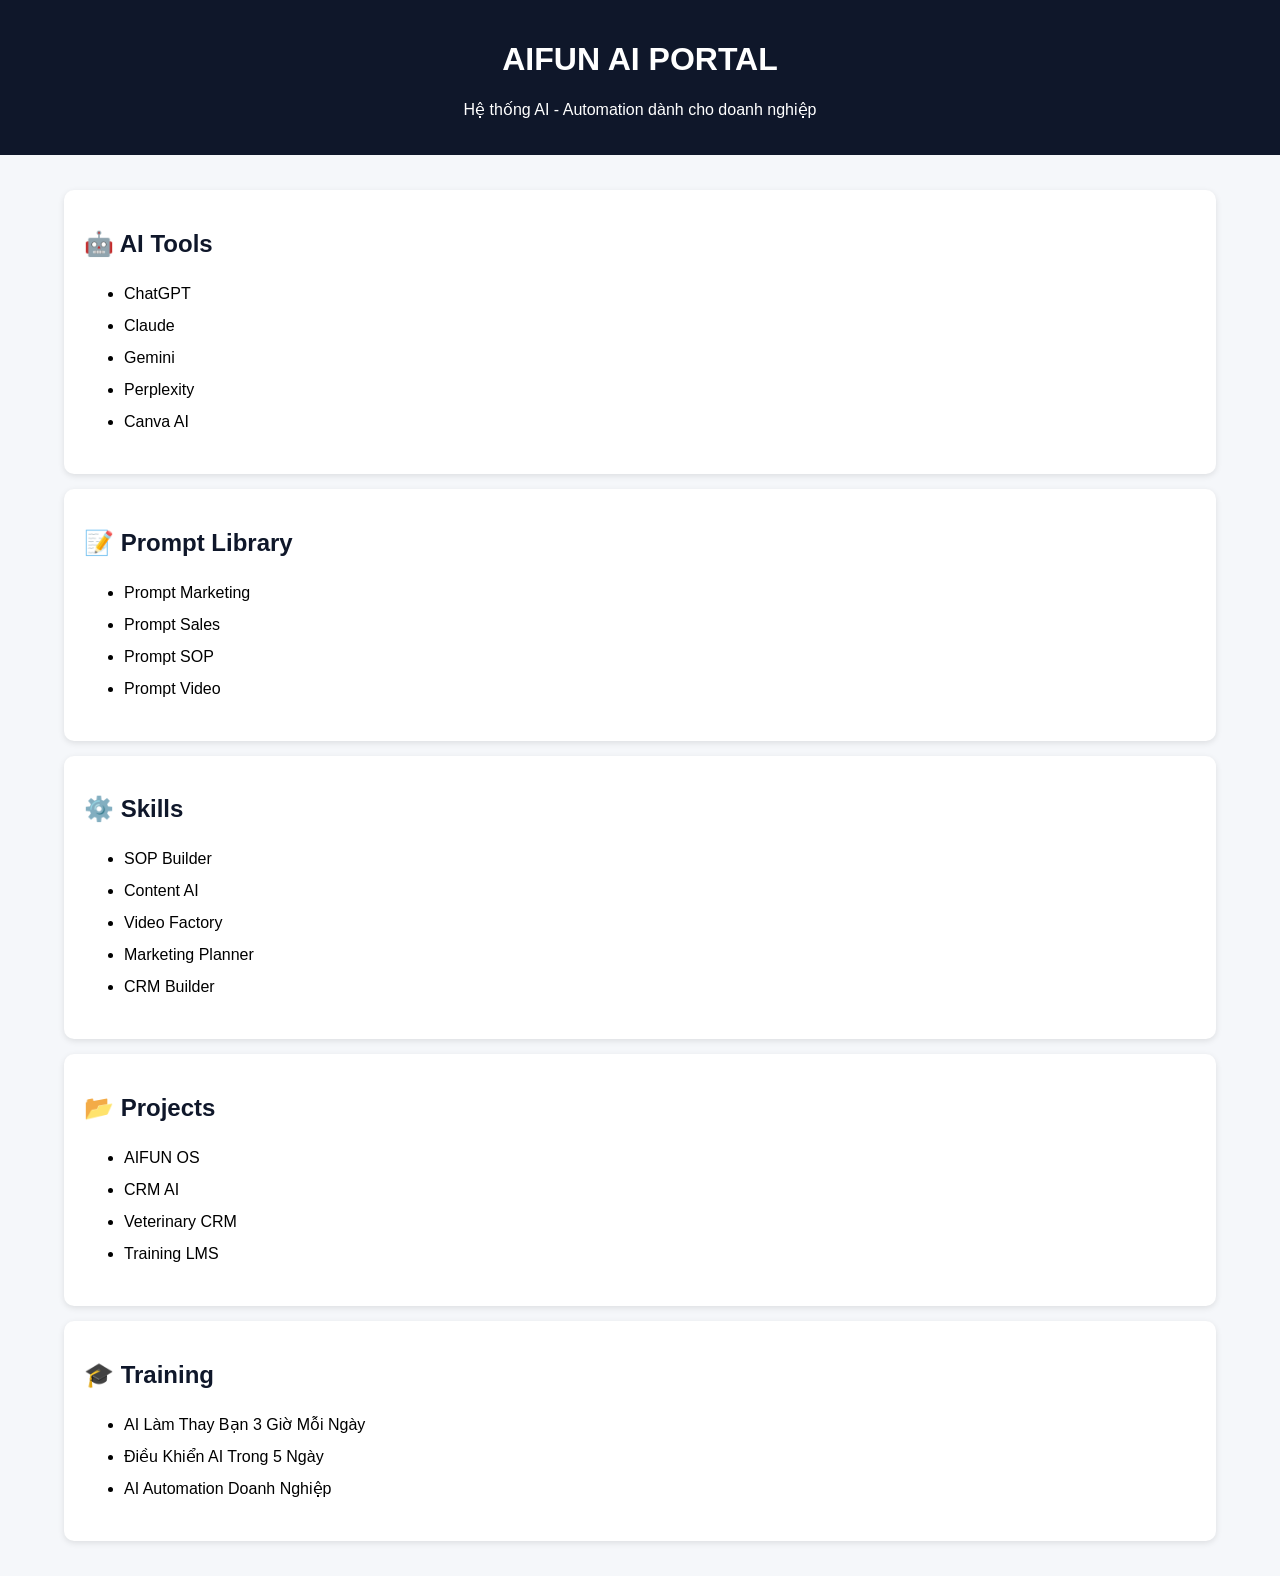
==== index.html @ 18d023a9 "Create index.html" ====
<!DOCTYPE html>
<html lang="vi">
<head>
<meta charset="UTF-8">
<meta name="viewport" content="width=device-width, initial-scale=1.0">
<title>AIFUN AI Portal</title>

<style>
body{
    font-family: Arial, sans-serif;
    margin:0;
    background:#f5f7fa;
}

.header{
    background:#0f172a;
    color:white;
    padding:20px;
    text-align:center;
}

.container{
    width:90%;
    margin:auto;
    padding:20px;
}

.card{
    background:white;
    padding:20px;
    margin:15px 0;
    border-radius:10px;
    box-shadow:0 2px 6px rgba(0,0,0,0.1);
}

h2{
    color:#0f172a;
}

ul{
    line-height:2;
}
</style>

</head>

<body>

<div class="header">
    <h1>AIFUN AI PORTAL</h1>
    <p>Hệ thống AI - Automation dành cho doanh nghiệp</p>
</div>

<div class="container">

<div class="card">
<h2>🤖 AI Tools</h2>
<ul>
<li>ChatGPT</li>
<li>Claude</li>
<li>Gemini</li>
<li>Perplexity</li>
<li>Canva AI</li>
</ul>
</div>

<div class="card">
<h2>📝 Prompt Library</h2>
<ul>
<li>Prompt Marketing</li>
<li>Prompt Sales</li>
<li>Prompt SOP</li>
<li>Prompt Video</li>
</ul>
</div>

<div class="card">
<h2>⚙️ Skills</h2>
<ul>
<li>SOP Builder</li>
<li>Content AI</li>
<li>Video Factory</li>
<li>Marketing Planner</li>
<li>CRM Builder</li>
</ul>
</div>

<div class="card">
<h2>📂 Projects</h2>
<ul>
<li>AIFUN OS</li>
<li>CRM AI</li>
<li>Veterinary CRM</li>
<li>Training LMS</li>
</ul>
</div>

<div class="card">
<h2>🎓 Training</h2>
<ul>
<li>AI Làm Thay Bạn 3 Giờ Mỗi Ngày</li>
<li>Điều Khiển AI Trong 5 Ngày</li>
<li>AI Automation Doanh Nghiệp</li>
</ul>
</div>

</div>

</body>
</html>
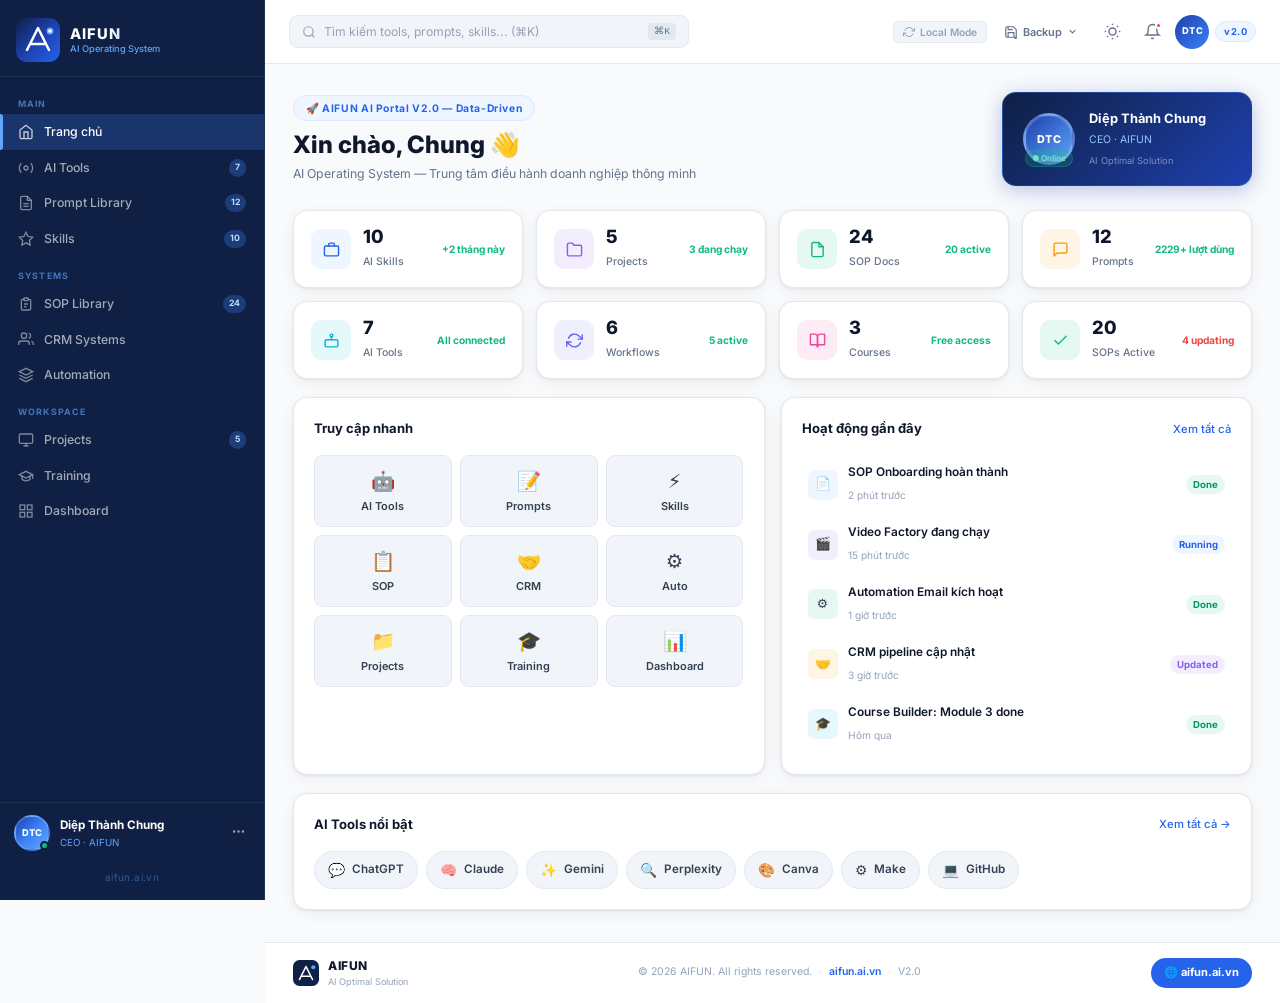
==== commit e7201625: "feat: V2.1 Google Sheets Integration — Sheets Management Panel - config.js: Add GOOGLE_SHEETS_CONFIG" ====
--- a/index.html
+++ b/index.html
@@ -1,110 +1,593 @@
 <!DOCTYPE html>
-<html lang="vi">
+<html lang="vi" data-theme="light">
 <head>
-<meta charset="UTF-8">
-<meta name="viewport" content="width=device-width, initial-scale=1.0">
-<title>AIFUN AI Portal</title>
-
-<style>
-body{
-    font-family: Arial, sans-serif;
-    margin:0;
-    background:#f5f7fa;
-}
-
-.header{
-    background:#0f172a;
-    color:white;
-    padding:20px;
-    text-align:center;
-}
-
-.container{
-    width:90%;
-    margin:auto;
-    padding:20px;
-}
-
-.card{
-    background:white;
-    padding:20px;
-    margin:15px 0;
-    border-radius:10px;
-    box-shadow:0 2px 6px rgba(0,0,0,0.1);
-}
-
-h2{
-    color:#0f172a;
-}
-
-ul{
-    line-height:2;
-}
-</style>
-
+  <meta charset="UTF-8" />
+  <meta name="viewport" content="width=device-width, initial-scale=1.0" />
+  <title>AIFUN AI Portal V2.0 — AI Operating System</title>
+  <link rel="stylesheet" href="style.css" />
+  <link rel="preconnect" href="https://fonts.googleapis.com" />
+  <link rel="preconnect" href="https://fonts.gstatic.com" crossorigin />
+  <link href="https://fonts.googleapis.com/css2?family=Inter:wght@300;400;500;600;700;800&display=swap" rel="stylesheet" />
 </head>
-
 <body>
 
-<div class="header">
-    <h1>AIFUN AI PORTAL</h1>
-    <p>Hệ thống AI - Automation dành cho doanh nghiệp</p>
+<div class="sidebar-overlay" id="sidebarOverlay"></div>
+
+<!-- ══════════════════════════ SIDEBAR ══════════════════════════ -->
+<aside class="sidebar" id="sidebar">
+  <div class="sidebar-header">
+    <div class="logo">
+      <div class="logo-icon">
+        <svg viewBox="0 0 44 44" fill="none" xmlns="http://www.w3.org/2000/svg">
+          <rect width="44" height="44" rx="11" fill="url(#lg1)"/>
+          <path d="M11 32L22 10L33 32" stroke="white" stroke-width="2.5" stroke-linecap="round" stroke-linejoin="round" fill="none"/>
+          <path d="M15 26H29" stroke="white" stroke-width="2.5" stroke-linecap="round"/>
+          <circle cx="34" cy="13" r="3.5" fill="#60a5fa"/>
+          <circle cx="34" cy="13" r="1.8" fill="white"/>
+          <defs>
+            <linearGradient id="lg1" x1="0" y1="0" x2="44" y2="44" gradientUnits="userSpaceOnUse">
+              <stop stop-color="#0f2044"/><stop offset=".5" stop-color="#1e40af"/><stop offset="1" stop-color="#2563eb"/>
+            </linearGradient>
+          </defs>
+        </svg>
+      </div>
+      <div class="logo-text">
+        <span class="logo-name">AIFUN</span>
+        <span class="logo-tagline">AI Operating System</span>
+      </div>
+    </div>
+    <button class="sidebar-close" id="sidebarClose">
+      <svg viewBox="0 0 24 24" fill="none" stroke="currentColor" stroke-width="2.5"><path d="M18 6L6 18M6 6l12 12"/></svg>
+    </button>
+  </div>
+
+  <nav class="sidebar-nav">
+    <div class="nav-section">
+      <span class="nav-label">MAIN</span>
+      <ul>
+        <li><a href="#" class="nav-item active" data-page="home">
+          <svg viewBox="0 0 24 24" fill="none" stroke="currentColor" stroke-width="2"><path d="M3 9l9-7 9 7v11a2 2 0 01-2 2H5a2 2 0 01-2-2z"/><polyline points="9 22 9 12 15 12 15 22"/></svg>
+          <span>Trang chủ</span>
+        </a></li>
+        <li><a href="#" class="nav-item" data-page="ai-tools">
+          <svg viewBox="0 0 24 24" fill="none" stroke="currentColor" stroke-width="2"><circle cx="12" cy="12" r="3"/><path d="M19.07 4.93a10 10 0 010 14.14M4.93 4.93a10 10 0 000 14.14"/></svg>
+          <span>AI Tools</span>
+          <span class="badge" id="badge-tools">7</span>
+        </a></li>
+        <li><a href="#" class="nav-item" data-page="prompts">
+          <svg viewBox="0 0 24 24" fill="none" stroke="currentColor" stroke-width="2"><path d="M14 2H6a2 2 0 00-2 2v16a2 2 0 002 2h12a2 2 0 002-2V8z"/><polyline points="14 2 14 8 20 8"/><line x1="16" y1="13" x2="8" y2="13"/><line x1="16" y1="17" x2="8" y2="17"/></svg>
+          <span>Prompt Library</span>
+          <span class="badge" id="badge-prompts">12</span>
+        </a></li>
+        <li><a href="#" class="nav-item" data-page="skills">
+          <svg viewBox="0 0 24 24" fill="none" stroke="currentColor" stroke-width="2"><polygon points="12 2 15.09 8.26 22 9.27 17 14.14 18.18 21.02 12 17.77 5.82 21.02 7 14.14 2 9.27 8.91 8.26 12 2"/></svg>
+          <span>Skills</span>
+          <span class="badge" id="badge-skills">10</span>
+        </a></li>
+      </ul>
+    </div>
+
+    <div class="nav-section">
+      <span class="nav-label">SYSTEMS</span>
+      <ul>
+        <li><a href="#" class="nav-item" data-page="sop-library">
+          <svg viewBox="0 0 24 24" fill="none" stroke="currentColor" stroke-width="2"><path d="M9 5H7a2 2 0 00-2 2v12a2 2 0 002 2h10a2 2 0 002-2V7a2 2 0 00-2-2h-2"/><rect x="9" y="3" width="6" height="4" rx="1"/><path d="M9 12h6M9 16h4"/></svg>
+          <span>SOP Library</span>
+          <span class="badge" id="badge-sops">24</span>
+        </a></li>
+        <li><a href="#" class="nav-item" data-page="crm">
+          <svg viewBox="0 0 24 24" fill="none" stroke="currentColor" stroke-width="2"><path d="M17 21v-2a4 4 0 00-4-4H5a4 4 0 00-4 4v2"/><circle cx="9" cy="7" r="4"/><path d="M23 21v-2a4 4 0 00-3-3.87M16 3.13a4 4 0 010 7.75"/></svg>
+          <span>CRM Systems</span>
+        </a></li>
+        <li><a href="#" class="nav-item" data-page="automation">
+          <svg viewBox="0 0 24 24" fill="none" stroke="currentColor" stroke-width="2"><path d="M12 2L2 7l10 5 10-5-10-5zM2 17l10 5 10-5M2 12l10 5 10-5"/></svg>
+          <span>Automation</span>
+        </a></li>
+      </ul>
+    </div>
+
+    <div class="nav-section">
+      <span class="nav-label">WORKSPACE</span>
+      <ul>
+        <li><a href="#" class="nav-item" data-page="projects">
+          <svg viewBox="0 0 24 24" fill="none" stroke="currentColor" stroke-width="2"><rect x="2" y="3" width="20" height="14" rx="2"/><line x1="8" y1="21" x2="16" y2="21"/><line x1="12" y1="17" x2="12" y2="21"/></svg>
+          <span>Projects</span>
+          <span class="badge" id="badge-projects">5</span>
+        </a></li>
+        <li><a href="#" class="nav-item" data-page="training">
+          <svg viewBox="0 0 24 24" fill="none" stroke="currentColor" stroke-width="2"><path d="M22 10v6M2 10l10-5 10 5-10 5z"/><path d="M6 12v5c3 3 9 3 12 0v-5"/></svg>
+          <span>Training</span>
+        </a></li>
+        <li><a href="#" class="nav-item" data-page="dashboard">
+          <svg viewBox="0 0 24 24" fill="none" stroke="currentColor" stroke-width="2"><rect x="3" y="3" width="7" height="7"/><rect x="14" y="3" width="7" height="7"/><rect x="14" y="14" width="7" height="7"/><rect x="3" y="14" width="7" height="7"/></svg>
+          <span>Dashboard</span>
+        </a></li>
+      </ul>
+    </div>
+  </nav>
+
+  <div class="sidebar-footer">
+    <div class="user-card">
+      <div class="ceo-avatar">
+        <div class="ceo-avatar-inner">DTC</div>
+        <span class="ceo-online"></span>
+      </div>
+      <div class="user-info">
+        <span class="user-name">Diệp Thành Chung</span>
+        <span class="user-role">CEO · AIFUN</span>
+      </div>
+      <button class="user-menu-btn">
+        <svg viewBox="0 0 24 24" fill="none" stroke="currentColor" stroke-width="2"><circle cx="12" cy="12" r="1"/><circle cx="19" cy="12" r="1"/><circle cx="5" cy="12" r="1"/></svg>
+      </button>
+    </div>
+    <div class="sidebar-brand"><a href="https://aifun.ai.vn" target="_blank">aifun.ai.vn</a></div>
+  </div>
+</aside>
+
+<!-- ══════════════════════════ MAIN ══════════════════════════ -->
+<div class="main-wrapper">
+
+  <!-- Topbar -->
+  <header class="topbar">
+    <div class="topbar-left">
+      <button class="menu-toggle" id="menuToggle">
+        <svg viewBox="0 0 24 24" fill="none" stroke="currentColor" stroke-width="2"><line x1="3" y1="6" x2="21" y2="6"/><line x1="3" y1="12" x2="21" y2="12"/><line x1="3" y1="18" x2="21" y2="18"/></svg>
+      </button>
+      <div class="search-bar" id="globalSearchBar">
+        <svg viewBox="0 0 24 24" fill="none" stroke="currentColor" stroke-width="2"><circle cx="11" cy="11" r="8"/><path d="M21 21l-4.35-4.35"/></svg>
+        <input type="text" id="globalSearch" placeholder="Tìm kiếm tools, prompts, skills... (⌘K)" autocomplete="off"/>
+        <kbd>⌘K</kbd>
+      </div>
+    </div>
+    <div class="topbar-right">
+      <!-- Sheets sync status — click để mở Sheets Panel -->
+      <button class="sync-status" id="syncStatus" title="Click để quản lý Google Sheets" onclick="App.openSheetsPanel()">
+        <svg viewBox="0 0 24 24" fill="none" stroke="currentColor" stroke-width="2"><polyline points="23 4 23 10 17 10"/><polyline points="1 20 1 14 7 14"/><path d="M3.51 9a9 9 0 0114.85-3.36L23 10M1 14l4.64 4.36A9 9 0 0020.49 15"/></svg>
+        <span id="syncLabel">Local</span>
+      </button>
+      <!-- Backup button group -->
+      <div class="backup-btn-group" id="backupGroup">
+        <button class="backup-trigger-btn" id="backupTrigger" title="Backup dữ liệu">
+          <svg viewBox="0 0 24 24" fill="none" stroke="currentColor" stroke-width="2"><path d="M19 21H5a2 2 0 01-2-2V5a2 2 0 012-2h11l5 5v14a2 2 0 01-2 2z"/><polyline points="17 21 17 13 7 13 7 21"/><polyline points="7 3 7 8 15 8"/></svg>
+          <span>Backup</span>
+          <svg class="backup-caret" viewBox="0 0 24 24" fill="none" stroke="currentColor" stroke-width="2.5"><polyline points="6 9 12 15 18 9"/></svg>
+        </button>
+        <div class="backup-dropdown" id="backupDropdown">
+          <button class="backup-item export-item" onclick="App.exportBackup()">
+            <span class="backup-item-icon">⬇️</span>
+            <div class="backup-item-text">
+              <strong>Export Backup</strong>
+              <span>Xuất toàn bộ dữ liệu → JSON</span>
+            </div>
+          </button>
+          <div class="backup-divider"></div>
+          <label class="backup-item import-item" for="importFileInput">
+            <span class="backup-item-icon">⬆️</span>
+            <div class="backup-item-text">
+              <strong>Import Backup</strong>
+              <span>Khôi phục từ file JSON</span>
+            </div>
+          </label>
+          <input type="file" id="importFileInput" accept=".json" style="display:none" />
+        </div>
+      </div>
+
+      <button class="topbar-btn dark-toggle" id="darkToggle" title="Chế độ tối (Ctrl+D)">
+        <svg class="icon-sun" viewBox="0 0 24 24" fill="none" stroke="currentColor" stroke-width="2"><circle cx="12" cy="12" r="5"/><line x1="12" y1="1" x2="12" y2="3"/><line x1="12" y1="21" x2="12" y2="23"/><line x1="4.22" y1="4.22" x2="5.64" y2="5.64"/><line x1="18.36" y1="18.36" x2="19.78" y2="19.78"/><line x1="1" y1="12" x2="3" y2="12"/><line x1="21" y1="12" x2="23" y2="12"/><line x1="4.22" y1="19.78" x2="5.64" y2="18.36"/><line x1="18.36" y1="5.64" x2="19.78" y2="4.22"/></svg>
+        <svg class="icon-moon" viewBox="0 0 24 24" fill="none" stroke="currentColor" stroke-width="2" style="display:none"><path d="M21 12.79A9 9 0 1111.21 3 7 7 0 0021 12.79z"/></svg>
+      </button>
+      <button class="topbar-btn" title="Thông báo">
+        <svg viewBox="0 0 24 24" fill="none" stroke="currentColor" stroke-width="2"><path d="M18 8A6 6 0 006 8c0 7-3 9-3 9h18s-3-2-3-9"/><path d="M13.73 21a2 2 0 01-3.46 0"/></svg>
+        <span class="notif-dot"></span>
+      </button>
+      <div class="topbar-avatar" title="Diệp Thành Chung">DTC</div>
+      <div class="version-chip">v2.0</div>
+    </div>
+  </header>
+
+  <!-- ══════════════════════════ PAGES ══════════════════════════ -->
+  <main class="content" id="pageContent">
+
+    <!-- ── HOME ──────────────────────────────────────── -->
+    <section class="page active" id="page-home">
+      <div class="hero-header">
+        <div class="hero-text">
+          <div class="hero-badge">🚀 AIFUN AI Portal V2.0 — Data-Driven</div>
+          <h1 class="page-title">Xin chào, Chung <span class="wave">👋</span></h1>
+          <p class="page-subtitle">AI Operating System — Trung tâm điều hành doanh nghiệp thông minh</p>
+        </div>
+        <div class="ceo-profile-card">
+          <div class="ceo-profile-avatar">
+            <div class="ceo-large-avatar">DTC</div>
+            <span class="ceo-status-badge">● Online</span>
+          </div>
+          <div class="ceo-profile-info">
+            <span class="ceo-profile-name">Diệp Thành Chung</span>
+            <span class="ceo-profile-title">CEO · AIFUN</span>
+            <span class="ceo-profile-tag">AI Optimal Solution</span>
+          </div>
+        </div>
+      </div>
+
+      <!-- Stats (dynamic) -->
+      <div class="stats-grid-8" id="homeStats"></div>
+
+      <!-- Quick + Activity -->
+      <div class="two-col-grid">
+        <div class="card">
+          <div class="card-header"><h3 class="card-title">Truy cập nhanh</h3></div>
+          <div class="quick-grid">
+            <button class="quick-btn" onclick="App.nav('ai-tools')"><span class="quick-icon">🤖</span><span>AI Tools</span></button>
+            <button class="quick-btn" onclick="App.nav('prompts')"><span class="quick-icon">📝</span><span>Prompts</span></button>
+            <button class="quick-btn" onclick="App.nav('skills')"><span class="quick-icon">⚡</span><span>Skills</span></button>
+            <button class="quick-btn" onclick="App.nav('sop-library')"><span class="quick-icon">📋</span><span>SOP</span></button>
+            <button class="quick-btn" onclick="App.nav('crm')"><span class="quick-icon">🤝</span><span>CRM</span></button>
+            <button class="quick-btn" onclick="App.nav('automation')"><span class="quick-icon">⚙️</span><span>Auto</span></button>
+            <button class="quick-btn" onclick="App.nav('projects')"><span class="quick-icon">📁</span><span>Projects</span></button>
+            <button class="quick-btn" onclick="App.nav('training')"><span class="quick-icon">🎓</span><span>Training</span></button>
+            <button class="quick-btn" onclick="App.nav('dashboard')"><span class="quick-icon">📊</span><span>Dashboard</span></button>
+          </div>
+        </div>
+        <div class="card">
+          <div class="card-header"><h3 class="card-title">Hoạt động gần đây</h3><a href="#" class="card-link">Xem tất cả</a></div>
+          <ul class="activity-list">
+            <li class="activity-item"><div class="activity-icon blue">📄</div><div class="activity-info"><span class="activity-title">SOP Onboarding hoàn thành</span><span class="activity-time">2 phút trước</span></div><span class="activity-badge success">Done</span></li>
+            <li class="activity-item"><div class="activity-icon purple">🎬</div><div class="activity-info"><span class="activity-title">Video Factory đang chạy</span><span class="activity-time">15 phút trước</span></div><span class="activity-badge running">Running</span></li>
+            <li class="activity-item"><div class="activity-icon green">⚙️</div><div class="activity-info"><span class="activity-title">Automation Email kích hoạt</span><span class="activity-time">1 giờ trước</span></div><span class="activity-badge success">Done</span></li>
+            <li class="activity-item"><div class="activity-icon orange">🤝</div><div class="activity-info"><span class="activity-title">CRM pipeline cập nhật</span><span class="activity-time">3 giờ trước</span></div><span class="activity-badge info">Updated</span></li>
+            <li class="activity-item"><div class="activity-icon teal">🎓</div><div class="activity-info"><span class="activity-title">Course Builder: Module 3 done</span><span class="activity-time">Hôm qua</span></div><span class="activity-badge success">Done</span></li>
+          </ul>
+        </div>
+      </div>
+
+      <!-- AI Tools chips -->
+      <div class="card">
+        <div class="card-header"><h3 class="card-title">AI Tools nổi bật</h3><a href="#" class="card-link" onclick="App.nav('ai-tools');return false;">Xem tất cả →</a></div>
+        <div class="tools-row" id="homeToolsRow"></div>
+      </div>
+    </section>
+
+    <!-- ── AI TOOLS ───────────────────────────────────── -->
+    <section class="page" id="page-ai-tools">
+      <div class="page-header">
+        <div><h1 class="page-title">AI Tools</h1><p class="page-subtitle">Bộ công cụ AI mạnh mẽ — click để mở trực tiếp</p></div>
+        <div class="topbar-btn-group">
+          <input type="text" class="filter-input" id="toolSearch" placeholder="🔍 Tìm tool..." />
+        </div>
+      </div>
+      <div class="tools-grid" id="toolsGrid"></div>
+    </section>
+
+    <!-- ── PROMPT LIBRARY ─────────────────────────────── -->
+    <section class="page" id="page-prompts">
+      <div class="page-header">
+        <div><h1 class="page-title">Prompt Library</h1><p class="page-subtitle" id="promptSubtitle">Thư viện prompt tối ưu cho doanh nghiệp Việt Nam</p></div>
+        <button class="btn btn-primary" id="addPromptBtn">+ Thêm Prompt</button>
+      </div>
+      <!-- Search + Filter bar -->
+      <div class="prompt-toolbar">
+        <div class="search-inline">
+          <svg viewBox="0 0 24 24" fill="none" stroke="currentColor" stroke-width="2"><circle cx="11" cy="11" r="8"/><path d="M21 21l-4.35-4.35"/></svg>
+          <input type="text" id="promptSearch" placeholder="Tìm kiếm prompt..." />
+        </div>
+        <div class="prompt-categories" id="promptCats"></div>
+      </div>
+      <div class="prompts-grid" id="promptsGrid"></div>
+      <div class="empty-state" id="promptEmpty" style="display:none">
+        <div class="empty-icon">🔍</div>
+        <h3>Không tìm thấy prompt</h3>
+        <p>Thử từ khóa khác hoặc chọn danh mục khác.</p>
+      </div>
+    </section>
+
+    <!-- ── SKILLS ─────────────────────────────────────── -->
+    <section class="page" id="page-skills">
+      <div class="page-header">
+        <div><h1 class="page-title">Skills</h1><p class="page-subtitle">Bộ kỹ năng AI chuyên biệt · <span id="skillCount">0</span> skills</p></div>
+        <div class="topbar-btn-group">
+          <input type="text" class="filter-input" id="skillSearch" placeholder="🔍 Tìm skill..." />
+        </div>
+      </div>
+      <div class="skills-grid" id="skillsGrid"></div>
+    </section>
+
+    <!-- ── SOP LIBRARY ────────────────────────────────── -->
+    <section class="page" id="page-sop-library">
+      <div class="page-header">
+        <div><h1 class="page-title">SOP Library</h1><p class="page-subtitle" id="sopSubtitle">Thư viện quy trình vận hành chuẩn</p></div>
+        <button class="btn btn-primary">+ Tạo SOP mới</button>
+      </div>
+      <div class="sop-stats-row" id="sopStatsRow"></div>
+      <div class="prompt-toolbar">
+        <div class="search-inline">
+          <svg viewBox="0 0 24 24" fill="none" stroke="currentColor" stroke-width="2"><circle cx="11" cy="11" r="8"/><path d="M21 21l-4.35-4.35"/></svg>
+          <input type="text" id="sopSearch" placeholder="Tìm SOP..." />
+        </div>
+        <div class="prompt-categories" id="sopDeptFilter"></div>
+      </div>
+      <div class="sop-table-wrap">
+        <table class="sop-table" id="sopTable">
+          <thead><tr><th>Tên SOP</th><th>Phòng ban</th><th>Trạng thái</th><th>Cập nhật</th><th>Hành động</th></tr></thead>
+          <tbody id="sopTableBody"></tbody>
+        </table>
+      </div>
+    </section>
+
+    <!-- ── CRM ────────────────────────────────────────── -->
+    <section class="page" id="page-crm">
+      <div class="page-header">
+        <div><h1 class="page-title">CRM Systems</h1><p class="page-subtitle">Hệ thống quản lý quan hệ khách hàng thông minh với AI</p></div>
+        <button class="btn btn-primary">+ Thêm Lead</button>
+      </div>
+      <div class="crm-kpi-row">
+        <div class="crm-kpi-card"><div class="crm-kpi-icon" style="background:#eff6ff;color:#1e40af">👤</div><div><div class="crm-kpi-val">1,247</div><div class="crm-kpi-lbl">Tổng Contacts</div></div></div>
+        <div class="crm-kpi-card"><div class="crm-kpi-icon" style="background:#ecfdf5;color:#059669">💼</div><div><div class="crm-kpi-val">284</div><div class="crm-kpi-lbl">Active Leads</div></div></div>
+        <div class="crm-kpi-card"><div class="crm-kpi-icon" style="background:#fef3c7;color:#d97706">🎯</div><div><div class="crm-kpi-val">47</div><div class="crm-kpi-lbl">Deals tháng này</div></div></div>
+        <div class="crm-kpi-card"><div class="crm-kpi-icon" style="background:#f5f3ff;color:#7c3aed">📊</div><div><div class="crm-kpi-val">34.2%</div><div class="crm-kpi-lbl">Tỷ lệ chuyển đổi</div></div></div>
+      </div>
+      <div class="card" style="margin-bottom:20px">
+        <div class="card-header"><h3 class="card-title">Sales Pipeline</h3><span style="font-size:.73rem;color:var(--text-faint)">Cập nhật: 09/06/2026</span></div>
+        <div class="pipeline" id="crmPipeline"></div>
+      </div>
+      <div class="card">
+        <div class="card-header"><h3 class="card-title">Khách hàng gần đây</h3><a href="#" class="card-link">Xem tất cả →</a></div>
+        <div class="contacts-table">
+          <div class="contact-row header"><span>Tên</span><span>Công ty</span><span>Stage</span><span>Giá trị</span><span>Ngày</span></div>
+          <div class="contact-row"><span class="contact-name"><div class="contact-avatar" style="background:#dbeafe;color:#1e40af">NV</div>Nguyễn Văn A</span><span class="contact-company">Tech Solutions</span><span><span class="pill green">Chốt deal</span></span><span class="contact-val">₫45M</span><span class="contact-date">07/06</span></div>
+          <div class="contact-row"><span class="contact-name"><div class="contact-avatar" style="background:#ecfdf5;color:#059669">TT</div>Trần Thị B</span><span class="contact-company">SME Corp</span><span><span class="pill orange">Báo giá</span></span><span class="contact-val">₫28M</span><span class="contact-date">06/06</span></div>
+          <div class="contact-row"><span class="contact-name"><div class="contact-avatar" style="background:#f5f3ff;color:#7c3aed">LM</div>Lê Minh C</span><span class="contact-company">Startup VN</span><span><span class="pill blue">Demo</span></span><span class="contact-val">₫120M</span><span class="contact-date">05/06</span></div>
+          <div class="contact-row"><span class="contact-name"><div class="contact-avatar" style="background:#fef3c7;color:#d97706">PH</div>Phạm Hùng D</span><span class="contact-company">Retail Group</span><span><span class="pill gray">Tiếp cận</span></span><span class="contact-val">₫85M</span><span class="contact-date">04/06</span></div>
+        </div>
+      </div>
+    </section>
+
+    <!-- ── AUTOMATION ─────────────────────────────────── -->
+    <section class="page" id="page-automation">
+      <div class="page-header">
+        <div><h1 class="page-title">Automation Systems</h1><p class="page-subtitle" id="autoSubtitle">Hệ thống tự động hóa quy trình doanh nghiệp</p></div>
+        <button class="btn btn-primary">+ Tạo Workflow</button>
+      </div>
+      <div class="auto-stats-row" id="autoStatsRow"></div>
+      <div class="workflows-grid" id="workflowsGrid"></div>
+    </section>
+
+    <!-- ── PROJECTS ───────────────────────────────────── -->
+    <section class="page" id="page-projects">
+      <div class="page-header">
+        <div><h1 class="page-title">Projects</h1><p class="page-subtitle" id="projectSubtitle">Quản lý dự án AI</p></div>
+        <div class="header-actions">
+          <input type="text" class="filter-input" id="projectSearch" placeholder="🔍 Tìm dự án..." />
+          <button class="btn btn-primary" id="addProjectBtn">+ Dự án mới</button>
+        </div>
+      </div>
+      <!-- Status filter -->
+      <div class="prompt-categories" id="projectStatusFilter" style="margin-bottom:18px"></div>
+      <div class="projects-list" id="projectsList"></div>
+      <div class="empty-state" id="projectEmpty" style="display:none">
+        <div class="empty-icon">📁</div><h3>Không tìm thấy dự án</h3><p>Thử tìm kiếm khác.</p>
+      </div>
+    </section>
+
+    <!-- ── TRAINING ───────────────────────────────────── -->
+    <section class="page" id="page-training">
+      <div class="page-header">
+        <div><h1 class="page-title">Training</h1><p class="page-subtitle">Chương trình đào tạo AI cho doanh nghiệp</p></div>
+      </div>
+      <div class="training-grid" id="trainingGrid"></div>
+    </section>
+
+    <!-- ── DASHBOARD ──────────────────────────────────── -->
+    <section class="page" id="page-dashboard">
+      <div class="page-header">
+        <div><h1 class="page-title">CEO Dashboard</h1><p class="page-subtitle">Tổng quan hoạt động doanh nghiệp — <span id="dashDate"></span></p></div>
+        <button class="btn btn-ghost" onclick="App.exportReport()">
+          <svg viewBox="0 0 24 24" fill="none" stroke="currentColor" stroke-width="2"><path d="M21 15v4a2 2 0 01-2 2H5a2 2 0 01-2-2v-4"/><polyline points="7 10 12 15 17 10"/><line x1="12" y1="15" x2="12" y2="3"/></svg>
+          Xuất báo cáo
+        </button>
+      </div>
+
+      <!-- 4 KPI stat cards -->
+      <div class="dashboard-kpi" id="dashKpi"></div>
+
+      <!-- Count cards: Skills / Projects / SOPs / Prompts -->
+      <div class="dash-count-row" id="dashCountRow"></div>
+
+      <div class="two-col-grid">
+        <div class="card">
+          <div class="card-header"><h3 class="card-title">Mục tiêu tháng 6</h3></div>
+          <div class="goals-list" id="dashGoals"></div>
+        </div>
+        <div class="card">
+          <div class="card-header"><h3 class="card-title">Top Skills hoạt động</h3></div>
+          <div class="top-skills" id="dashTopSkills"></div>
+        </div>
+      </div>
+
+      <!-- Project overview -->
+      <div class="card">
+        <div class="card-header"><h3 class="card-title">Tiến độ Projects</h3><a href="#" class="card-link" onclick="App.nav('projects');return false;">Xem tất cả →</a></div>
+        <div class="projects-list" id="dashProjects"></div>
+      </div>
+    </section>
+
+  </main><!-- /content -->
+
+  <!-- Footer -->
+  <footer class="site-footer">
+    <div class="footer-inner">
+      <div class="footer-brand">
+        <svg viewBox="0 0 32 32" fill="none" class="footer-logo-svg"><rect width="32" height="32" rx="8" fill="url(#fg1)"/><path d="M8 24L16 8L24 24" stroke="white" stroke-width="2" stroke-linecap="round" stroke-linejoin="round" fill="none"/><path d="M11 20H21" stroke="white" stroke-width="2" stroke-linecap="round"/><circle cx="25" cy="9" r="2.5" fill="#60a5fa"/><defs><linearGradient id="fg1" x1="0" y1="0" x2="32" y2="32"><stop stop-color="#0f2044"/><stop offset="1" stop-color="#2563eb"/></linearGradient></defs></svg>
+        <div><span class="footer-name">AIFUN</span><span class="footer-slogan">AI Optimal Solution</span></div>
+      </div>
+      <div class="footer-center">
+        <span>© 2026 AIFUN. All rights reserved.</span>
+        <span class="footer-sep">·</span>
+        <a href="https://aifun.ai.vn" target="_blank" class="footer-link">aifun.ai.vn</a>
+        <span class="footer-sep">·</span>
+        <span>V2.0</span>
+      </div>
+      <div class="footer-right">
+        <a href="https://aifun.ai.vn" target="_blank" class="footer-website-btn">🌐 aifun.ai.vn</a>
+      </div>
+    </div>
+  </footer>
+</div><!-- /main-wrapper -->
+
+<!-- ══════════ MODAL ══════════ -->
+<div class="modal-overlay" id="modalOverlay">
+  <div class="modal" id="mainModal">
+    <div class="modal-header">
+      <h3 id="modalTitle">Modal</h3>
+      <button class="modal-close" id="modalClose">✕</button>
+    </div>
+    <div class="modal-body" id="modalBody"></div>
+  </div>
 </div>
 
-<div class="container">
-
-<div class="card">
-<h2>🤖 AI Tools</h2>
-<ul>
-<li>ChatGPT</li>
-<li>Claude</li>
-<li>Gemini</li>
-<li>Perplexity</li>
-<li>Canva AI</li>
-</ul>
+<!-- ══════════ SHEETS MANAGEMENT PANEL ══════════ -->
+<div class="modal-overlay" id="sheetsPanelOverlay">
+  <div class="modal sheets-panel-modal">
+    <div class="modal-header">
+      <div style="display:flex;align-items:center;gap:10px">
+        <span style="font-size:1.2rem">📊</span>
+        <div>
+          <h3 style="margin:0">Google Sheets Integration</h3>
+          <span class="sheets-panel-version">AIFUN AI Portal V2.1</span>
+        </div>
+      </div>
+      <button class="modal-close" onclick="App.closeSheetsPanel()">✕</button>
+    </div>
+    <div class="modal-body sheets-panel-body">
+
+      <!-- STATUS ROW -->
+      <div class="sp-status-row" id="spStatusRow">
+        <div class="sp-status-dot" id="spStatusDot"></div>
+        <span class="sp-status-text" id="spStatusText">Chưa kết nối</span>
+        <span class="sp-status-time" id="spStatusTime"></span>
+      </div>
+
+      <!-- CONFIG INPUTS -->
+      <div class="sp-section">
+        <div class="sp-section-title">⚙️ Cấu hình kết nối</div>
+        <div class="sp-field">
+          <label class="sp-label">Spreadsheet ID</label>
+          <input class="sp-input" id="spSheetId" type="text"
+            placeholder="1BxiMVs0XRA5nFMdKvBdBZjgmUUqptlbs74OgVE2upms"
+            autocomplete="off" spellcheck="false" />
+          <span class="sp-hint">Lấy từ URL: docs.google.com/spreadsheets/d/<strong>[ID]</strong>/edit</span>
+        </div>
+        <div class="sp-field">
+          <label class="sp-label">API Key</label>
+          <div class="sp-input-wrap">
+            <input class="sp-input" id="spApiKey" type="password"
+              placeholder="AIzaSyD-9tSrke72PouQMnMX-a4eHs-FldMr8TU"
+              autocomplete="off" spellcheck="false" />
+            <button class="sp-eye-btn" id="spEyeBtn" onclick="App.toggleApiKeyVisibility()" title="Hiện/ẩn">
+              <svg id="spEyeIcon" viewBox="0 0 24 24" fill="none" stroke="currentColor" stroke-width="2"><path d="M1 12s4-8 11-8 11 8 11 8-4 8-11 8-11-8-11-8z"/><circle cx="12" cy="12" r="3"/></svg>
+            </button>
+          </div>
+          <span class="sp-hint">Google Cloud Console → APIs → Credentials → API Key</span>
+        </div>
+        <button class="btn btn-primary sp-save-btn" onclick="App.saveSheetsConfig()">
+          <svg viewBox="0 0 24 24" fill="none" stroke="currentColor" stroke-width="2"><path d="M19 21H5a2 2 0 01-2-2V5a2 2 0 012-2h11l5 5v14a2 2 0 01-2 2z"/><polyline points="17 21 17 13 7 13 7 21"/><polyline points="7 3 7 8 15 8"/></svg>
+          Lưu cấu hình
+        </button>
+      </div>
+
+      <!-- ACTION BUTTONS -->
+      <div class="sp-section">
+        <div class="sp-section-title">🚀 Hành động</div>
+        <div class="sp-actions">
+          <button class="sp-action-btn primary" id="btnTestConnection" onclick="App.testSheetsConnection()">
+            <svg viewBox="0 0 24 24" fill="none" stroke="currentColor" stroke-width="2"><path d="M22 11.08V12a10 10 0 11-5.93-9.14"/><polyline points="22 4 12 14.01 9 11.01"/></svg>
+            <span>Test Connection</span>
+          </button>
+          <button class="sp-action-btn success" id="btnSyncSheets" onclick="App.syncGoogleSheets()">
+            <svg viewBox="0 0 24 24" fill="none" stroke="currentColor" stroke-width="2"><polyline points="23 4 23 10 17 10"/><polyline points="1 20 1 14 7 14"/><path d="M3.51 9a9 9 0 0114.85-3.36L23 10M1 14l4.64 4.36A9 9 0 0020.49 15"/></svg>
+            <span>Sync Google Sheets</span>
+          </button>
+          <button class="sp-action-btn gray" id="btnReloadLocal" onclick="App.reloadLocalData()">
+            <svg viewBox="0 0 24 24" fill="none" stroke="currentColor" stroke-width="2"><path d="M14 2H6a2 2 0 00-2 2v16a2 2 0 002 2h12a2 2 0 002-2V8z"/><polyline points="14 2 14 8 20 8"/></svg>
+            <span>Reload Local Data</span>
+          </button>
+        </div>
+      </div>
+
+      <!-- TEST RESULT -->
+      <div class="sp-test-result" id="spTestResult" style="display:none"></div>
+
+      <!-- SHEET STATUS TABLE -->
+      <div class="sp-section">
+        <div class="sp-section-title">📋 Trạng thái 5 bảng dữ liệu</div>
+        <div class="sp-sheet-table" id="spSheetTable">
+          <!-- Render by JS -->
+        </div>
+      </div>
+
+      <!-- SETUP GUIDE -->
+      <details class="sp-guide">
+        <summary>📖 Hướng dẫn thiết lập (5 bước)</summary>
+        <ol class="sp-guide-list">
+          <li>Tạo Google Spreadsheet mới → đặt tên <strong>"AIFUN AI Portal Data"</strong></li>
+          <li>Tạo 5 tab: <code>PROMPTS</code> · <code>SKILLS</code> · <code>SOPS</code> · <code>PROJECTS</code> · <code>WORKFLOWS</code></li>
+          <li>Lấy <strong>Spreadsheet ID</strong> từ URL: <code>.../d/<em>[ID]</em>/edit</code></li>
+          <li>Tạo <strong>API Key</strong>: Google Cloud Console → Enable Sheets API → Credentials</li>
+          <li>Chia sẻ Spreadsheet: <strong>Share → Anyone with link → Viewer</strong></li>
+        </ol>
+      </details>
+
+    </div><!-- /modal-body -->
+  </div>
 </div>
 
-<div class="card">
-<h2>📝 Prompt Library</h2>
-<ul>
-<li>Prompt Marketing</li>
-<li>Prompt Sales</li>
-<li>Prompt SOP</li>
-<li>Prompt Video</li>
-</ul>
+<!-- ══════════ IMPORT CONFIRM MODAL ══════════ -->
+<div class="modal-overlay" id="importModal">
+  <div class="modal" style="max-width:460px">
+    <div class="modal-header">
+      <h3>⬆️ Import Backup</h3>
+      <button class="modal-close" onclick="App.closeImportModal()">✕</button>
+    </div>
+    <div class="modal-body">
+      <div class="import-preview" id="importPreview"></div>
+      <div class="import-warning">
+        <svg viewBox="0 0 24 24" fill="none" stroke="currentColor" stroke-width="2"><path d="M10.29 3.86L1.82 18a2 2 0 001.71 3h16.94a2 2 0 001.71-3L13.71 3.86a2 2 0 00-3.42 0z"/><line x1="12" y1="9" x2="12" y2="13"/><line x1="12" y1="17" x2="12.01" y2="17"/></svg>
+        <span>Dữ liệu hiện tại sẽ bị thay thế hoàn toàn. Hành động này không thể hoàn tác.</span>
+      </div>
+      <div class="import-modal-actions">
+        <button class="btn btn-ghost" onclick="App.closeImportModal()">Hủy</button>
+        <button class="btn btn-danger" id="confirmImportBtn" onclick="App.confirmImport()">
+          <svg viewBox="0 0 24 24" fill="none" stroke="currentColor" stroke-width="2"><path d="M21 15v4a2 2 0 01-2 2H5a2 2 0 01-2-2v-4"/><polyline points="17 8 12 3 7 8"/><line x1="12" y1="3" x2="12" y2="15"/></svg>
+          Xác nhận Import
+        </button>
+      </div>
+    </div>
+  </div>
 </div>
 
-<div class="card">
-<h2>⚙️ Skills</h2>
-<ul>
-<li>SOP Builder</li>
-<li>Content AI</li>
-<li>Video Factory</li>
-<li>Marketing Planner</li>
-<li>CRM Builder</li>
-</ul>
+<!-- ══════════ SKILL MODAL ══════════ -->
+<div class="modal-overlay" id="skillModal">
+  <div class="modal" style="max-width:420px">
+    <div class="modal-header">
+      <h3 id="skillModalTitle">Khởi chạy Skill</h3>
+      <button class="modal-close" onclick="App.closeSkillModal()">✕</button>
+    </div>
+    <div class="modal-body">
+      <p id="skillModalDesc" style="font-size:.82rem;color:var(--text-m);margin-bottom:20px;line-height:1.6"></p>
+      <div style="margin-bottom:8px">
+        <div style="display:flex;justify-content:space-between;margin-bottom:6px">
+          <span style="font-size:.74rem;font-weight:600;color:var(--text-b)">Tiến trình</span>
+          <span id="skillModalStatus" style="font-size:.72rem;color:var(--text-m)">Khởi tạo AI...</span>
+        </div>
+        <div class="progress-bar thick"><div class="progress-fill" id="skillModalProgress" style="width:0%"></div></div>
+      </div>
+    </div>
+  </div>
 </div>
 
-<div class="card">
-<h2>📂 Projects</h2>
-<ul>
-<li>AIFUN OS</li>
-<li>CRM AI</li>
-<li>Veterinary CRM</li>
-<li>Training LMS</li>
-</ul>
-</div>
-
-<div class="card">
-<h2>🎓 Training</h2>
-<ul>
-<li>AI Làm Thay Bạn 3 Giờ Mỗi Ngày</li>
-<li>Điều Khiển AI Trong 5 Ngày</li>
-<li>AI Automation Doanh Nghiệp</li>
-</ul>
-</div>
-
-</div>
-
+<!-- ══════════ TOAST ══════════ -->
+<div class="toast-container" id="toastContainer"></div>
+
+<!-- Scripts — type=module for ES imports -->
+<script type="module" src="script.js"></script>
 </body>
 </html>
--- a/style.css
+++ b/style.css
@@ -0,0 +1,1123 @@
+/* ============================================================
+   AIFUN AI Portal V2.0 — style.css
+   ============================================================ */
+
+*, *::before, *::after { box-sizing: border-box; margin: 0; padding: 0; }
+
+/* ── CSS Variables: Light ── */
+:root {
+  --blue-900: #0f2044;
+  --blue-800: #1e3a5f;
+  --blue-700: #1e40af;
+  --blue-600: #2563eb;
+  --blue-500: #3b82f6;
+  --blue-400: #60a5fa;
+  --blue-200: #bfdbfe;
+  --blue-100: #dbeafe;
+  --blue-50:  #eff6ff;
+
+  --bg:       #f8fafc;
+  --surface:  #ffffff;
+  --surface2: #f1f5f9;
+  --border:   #e2e8f0;
+  --border2:  #cbd5e1;
+
+  --text-h:   #0f172a;
+  --text-b:   #334155;
+  --text-m:   #64748b;
+  --text-f:   #94a3b8;
+
+  --green:  #10b981; --green-bg:  rgba(16,185,129,.1);
+  --orange: #f59e0b; --orange-bg: rgba(245,158,11,.1);
+  --purple: #8b5cf6; --purple-bg: rgba(139,92,246,.1);
+  --teal:   #06b6d4; --teal-bg:   rgba(6,182,212,.1);
+  --pink:   #ec4899; --pink-bg:   rgba(236,72,153,.1);
+  --red:    #ef4444;
+  --indigo: #6366f1; --indigo-bg: rgba(99,102,241,.1);
+
+  --sb-bg:     #0f2044;
+  --sb-text:   rgba(255,255,255,.62);
+  --sb-hover:  rgba(255,255,255,.08);
+  --sb-active: rgba(59,130,246,.22);
+  --sb-border: rgba(255,255,255,.07);
+  --sb-label:  rgba(96,165,250,.65);
+
+  --w-sidebar: 265px;
+  --h-topbar:  64px;
+  --r:         14px;
+  --r-sm:      9px;
+  --r-xs:      6px;
+  --shadow:    0 1px 3px rgba(0,0,0,.07),0 4px 16px rgba(0,0,0,.05);
+  --shadow-md: 0 4px 24px rgba(0,0,0,.1);
+  --shadow-lg: 0 8px 48px rgba(0,0,0,.15);
+  --ease:      .18s ease;
+}
+
+/* ── Dark mode ── */
+[data-theme="dark"] {
+  --bg:      #0d1117;
+  --surface: #161b22;
+  --surface2:#1c2128;
+  --border:  #30363d;
+  --border2: #484f58;
+
+  --text-h:  #e6edf3;
+  --text-b:  #c9d1d9;
+  --text-m:  #8b949e;
+  --text-f:  #6e7681;
+
+  --blue-50:  rgba(59,130,246,.12);
+  --blue-100: rgba(59,130,246,.18);
+
+  --sb-bg:    #0d1117;
+  --sb-hover: rgba(255,255,255,.06);
+  --sb-border:rgba(255,255,255,.06);
+
+  --shadow:    0 1px 3px rgba(0,0,0,.3),0 4px 16px rgba(0,0,0,.25);
+  --shadow-md: 0 4px 24px rgba(0,0,0,.4);
+  --shadow-lg: 0 8px 48px rgba(0,0,0,.55);
+}
+
+html { font-size: 15px; scroll-behavior: smooth; }
+body {
+  font-family: 'Inter', system-ui, sans-serif;
+  background: var(--bg); color: var(--text-b);
+  display: flex; min-height: 100vh; line-height: 1.6;
+  transition: background .25s, color .25s;
+}
+a { text-decoration: none; color: inherit; }
+button { cursor: pointer; border: none; background: none; font-family: inherit; }
+input, select, textarea { font-family: inherit; }
+
+::-webkit-scrollbar { width: 5px; height: 5px; }
+::-webkit-scrollbar-track { background: transparent; }
+::-webkit-scrollbar-thumb { background: var(--border2); border-radius: 99px; }
+
+/* ════════════════════════════════════════════
+   SIDEBAR
+════════════════════════════════════════════ */
+.sidebar {
+  position: fixed; top: 0; left: 0;
+  width: var(--w-sidebar); height: 100vh;
+  background: var(--sb-bg);
+  display: flex; flex-direction: column;
+  z-index: 100; border-right: 1px solid var(--sb-border);
+  transition: transform var(--ease), background .25s;
+  overflow: hidden;
+}
+.sidebar-header {
+  padding: 18px 16px 14px;
+  display: flex; align-items: center; justify-content: space-between;
+  border-bottom: 1px solid var(--sb-border); flex-shrink: 0;
+}
+.logo { display: flex; align-items: center; gap: 10px; }
+.logo-icon { width: 44px; height: 44px; flex-shrink: 0; }
+.logo-icon svg { width: 44px; height: 44px; display: block; }
+.logo-text { display: flex; flex-direction: column; line-height: 1.25; }
+.logo-name {
+  font-size: .98rem; font-weight: 800; letter-spacing: .06em;
+  background: linear-gradient(90deg,#fff 40%,#60a5fa);
+  -webkit-background-clip: text; -webkit-text-fill-color: transparent; background-clip: text;
+}
+.logo-tagline { font-size: .62rem; color: var(--blue-400); font-weight: 500; }
+.sidebar-close { display: none; color: var(--text-f); padding: 4px; border-radius: 6px; }
+.sidebar-close:hover { background: var(--sb-hover); color: #fff; }
+.sidebar-close svg { width: 17px; height: 17px; }
+
+.sidebar-nav { flex: 1; overflow-y: auto; padding: 10px 0; }
+.nav-section { margin-bottom: 2px; }
+.nav-label {
+  font-size: .59rem; font-weight: 700; letter-spacing: .13em;
+  color: var(--sb-label); padding: 10px 18px 3px; display: block;
+}
+.nav-section ul { list-style: none; }
+.nav-item {
+  display: flex; align-items: center; gap: 10px;
+  padding: 8px 18px; font-size: .82rem; font-weight: 500;
+  color: var(--sb-text); position: relative; transition: all var(--ease);
+}
+.nav-item svg { width: 16px; height: 16px; flex-shrink: 0; opacity: .75; }
+.nav-item:hover { color: #fff; background: var(--sb-hover); }
+.nav-item.active { color: #fff; background: var(--sb-active); }
+.nav-item.active::before {
+  content: ''; position: absolute; left: 0; top: 0; bottom: 0;
+  width: 3px; background: var(--blue-400); border-radius: 0 3px 3px 0;
+}
+.badge {
+  margin-left: auto; font-size: .58rem; font-weight: 700;
+  padding: 2px 6px; border-radius: 99px;
+  background: rgba(59,130,246,.3); color: var(--blue-200);
+}
+
+.sidebar-footer { border-top: 1px solid var(--sb-border); flex-shrink: 0; }
+.user-card {
+  display: flex; align-items: center; gap: 10px;
+  padding: 12px 14px 8px; cursor: pointer; transition: background var(--ease);
+}
+.user-card:hover { background: var(--sb-hover); }
+.ceo-avatar { position: relative; width: 36px; height: 36px; flex-shrink: 0; }
+.ceo-avatar-inner {
+  width: 36px; height: 36px;
+  background: linear-gradient(135deg,#1e40af,#3b82f6,#60a5fa);
+  border-radius: 50%; display: flex; align-items: center; justify-content: center;
+  font-size: .62rem; font-weight: 800; color: #fff;
+  border: 2px solid rgba(255,255,255,.15); letter-spacing: .02em;
+}
+.ceo-online {
+  position: absolute; bottom: 1px; right: 1px;
+  width: 9px; height: 9px; background: var(--green);
+  border-radius: 50%; border: 2px solid var(--sb-bg);
+}
+.user-info { flex: 1; min-width: 0; }
+.user-name { display: block; font-size: .78rem; font-weight: 700; color: #fff; white-space: nowrap; overflow: hidden; text-overflow: ellipsis; }
+.user-role { display: block; font-size: .65rem; color: var(--blue-400); }
+.user-menu-btn { color: var(--text-f); padding: 4px; }
+.user-menu-btn svg { width: 15px; height: 15px; }
+.sidebar-brand { padding: 5px 14px 12px; text-align: center; }
+.sidebar-brand a { font-size: .66rem; color: rgba(96,165,250,.45); letter-spacing: .04em; transition: color var(--ease); }
+.sidebar-brand a:hover { color: var(--blue-400); }
+
+/* ════════════════════════════════════════════
+   MAIN WRAPPER
+════════════════════════════════════════════ */
+.main-wrapper {
+  margin-left: var(--w-sidebar); flex: 1;
+  display: flex; flex-direction: column; min-height: 100vh;
+  transition: margin var(--ease);
+}
+
+/* ── Topbar ── */
+.topbar {
+  position: sticky; top: 0; height: var(--h-topbar);
+  background: var(--surface); border-bottom: 1px solid var(--border);
+  display: flex; align-items: center; justify-content: space-between;
+  padding: 0 24px; gap: 16px; z-index: 50;
+  transition: background .25s, border-color .25s;
+}
+.topbar-left { display: flex; align-items: center; gap: 12px; flex: 1; }
+.menu-toggle { display: none; color: var(--text-m); padding: 6px; border-radius: var(--r-xs); }
+.menu-toggle:hover { background: var(--surface2); }
+.menu-toggle svg { width: 20px; height: 20px; }
+
+.search-bar {
+  display: flex; align-items: center; gap: 8px;
+  background: var(--surface2); border: 1px solid var(--border);
+  border-radius: var(--r-sm); padding: 7px 12px;
+  max-width: 400px; width: 100%; transition: all var(--ease);
+}
+.search-bar:focus-within {
+  border-color: var(--blue-500); background: var(--surface);
+  box-shadow: 0 0 0 3px rgba(59,130,246,.13);
+}
+.search-bar svg { width: 14px; height: 14px; color: var(--text-f); flex-shrink: 0; }
+.search-bar input { flex: 1; border: none; background: transparent; font-size: .81rem; color: var(--text-b); outline: none; }
+.search-bar input::placeholder { color: var(--text-f); }
+kbd { background: var(--border); border-radius: 4px; padding: 1px 6px; font-size: .65rem; color: var(--text-m); }
+
+.topbar-right { display: flex; align-items: center; gap: 6px; flex-shrink: 0; }
+.topbar-btn {
+  position: relative; width: 34px; height: 34px; border-radius: var(--r-xs);
+  display: flex; align-items: center; justify-content: center;
+  color: var(--text-m); transition: all var(--ease);
+}
+.topbar-btn:hover { background: var(--surface2); color: var(--text-h); }
+.topbar-btn svg { width: 17px; height: 17px; }
+.notif-dot { position: absolute; top: 7px; right: 7px; width: 7px; height: 7px; background: var(--red); border-radius: 50%; border: 2px solid var(--surface); }
+.topbar-avatar {
+  width: 34px; height: 34px;
+  background: linear-gradient(135deg,var(--blue-700),var(--blue-500));
+  border-radius: 50%; display: flex; align-items: center; justify-content: center;
+  font-size: .62rem; font-weight: 800; color: #fff; cursor: pointer; letter-spacing: .02em;
+}
+.version-chip {
+  font-size: .63rem; font-weight: 700; padding: 2px 8px; border-radius: 99px;
+  background: var(--blue-50); color: var(--blue-600); border: 1px solid var(--blue-100); letter-spacing: .04em;
+}
+[data-theme="dark"] .version-chip { background: rgba(59,130,246,.15); color: var(--blue-400); border-color: rgba(59,130,246,.25); }
+
+/* Sync status */
+.sync-status {
+  display: flex; align-items: center; gap: 5px;
+  font-size: .68rem; font-weight: 600; color: var(--text-f);
+  padding: 4px 10px; border-radius: 99px;
+  border: 1px solid var(--border); background: var(--surface2);
+  cursor: default;
+}
+.sync-status svg { width: 12px; height: 12px; }
+.sync-status.connected      { color: var(--green);  border-color: rgba(16,185,129,.3);  background: rgba(16,185,129,.08); }
+.sync-status.sheets-live    { color: #10b981;        border-color: rgba(16,185,129,.4);  background: rgba(16,185,129,.12); font-weight:700; }
+.sync-status.sheets-partial { color: #f59e0b;        border-color: rgba(245,158,11,.4);  background: rgba(245,158,11,.1);  }
+.sync-status.sync-error     { color: var(--red);     border-color: rgba(239,68,68,.3);   background: rgba(239,68,68,.08);  }
+.sync-status.connecting     { color: var(--blue-500); border-color: rgba(59,130,246,.3); background: rgba(59,130,246,.08); animation: pulse 1.4s ease-in-out infinite; }
+@keyframes pulse { 0%,100%{opacity:1} 50%{opacity:.5} }
+
+/* ── Topbar filter input ── */
+.topbar-btn-group { display: flex; align-items: center; gap: 8px; }
+.filter-input {
+  padding: 7px 12px; border-radius: var(--r-sm);
+  border: 1px solid var(--border); background: var(--surface2);
+  font-size: .81rem; color: var(--text-b); outline: none; width: 200px;
+  transition: all var(--ease);
+}
+.filter-input:focus { border-color: var(--blue-500); background: var(--surface); box-shadow: 0 0 0 3px rgba(59,130,246,.12); }
+.filter-input::placeholder { color: var(--text-f); }
+
+/* ════════════════════════════════════════════
+   CONTENT
+════════════════════════════════════════════ */
+.content { flex: 1; padding: 28px 28px 32px; }
+.page { display: none; }
+.page.active { display: block; animation: fadeUp .22s ease; }
+@keyframes fadeUp { from { opacity: 0; transform: translateY(7px); } to { opacity: 1; transform: none; } }
+
+.page-header {
+  display: flex; align-items: flex-start; justify-content: space-between;
+  margin-bottom: 24px; flex-wrap: wrap; gap: 12px;
+}
+.page-title { font-size: 1.6rem; font-weight: 800; color: var(--text-h); line-height: 1.2; }
+.page-subtitle { font-size: .82rem; color: var(--text-m); margin-top: 4px; }
+.header-actions { display: flex; gap: 8px; flex-wrap: wrap; align-items: center; }
+
+/* Buttons */
+.btn {
+  display: inline-flex; align-items: center; gap: 6px;
+  padding: 8px 16px; border-radius: var(--r-sm);
+  font-size: .81rem; font-weight: 600; cursor: pointer;
+  transition: all var(--ease);
+}
+.btn svg { width: 14px; height: 14px; }
+.btn-primary { background: var(--blue-600); color: #fff; }
+.btn-primary:hover { background: var(--blue-700); box-shadow: 0 4px 12px rgba(37,99,235,.35); transform: translateY(-1px); }
+.btn-ghost { background: var(--surface); color: var(--text-m); border: 1px solid var(--border); }
+.btn-ghost:hover { background: var(--surface2); color: var(--text-h); }
+
+/* Card */
+.card {
+  background: var(--surface); border-radius: var(--r); border: 1px solid var(--border);
+  padding: 20px; box-shadow: var(--shadow); transition: background .25s, border-color .25s;
+}
+.card-header { display: flex; align-items: center; justify-content: space-between; margin-bottom: 16px; }
+.card-title { font-size: .87rem; font-weight: 700; color: var(--text-h); }
+.card-link { font-size: .75rem; color: var(--blue-600); font-weight: 500; }
+.card-link:hover { color: var(--blue-700); }
+
+/* Grid helpers */
+.two-col-grid { display: grid; grid-template-columns: 1fr 1fr; gap: 16px; margin-bottom: 18px; }
+
+/* Progress bars */
+.progress-bar { flex: 1; height: 5px; background: var(--border); border-radius: 99px; overflow: hidden; }
+.progress-bar.thick { height: 7px; }
+.progress-bar.sm    { flex: 1; height: 5px; }
+.progress-fill { height: 100%; background: var(--blue-500); border-radius: 99px; transition: width .6s ease; }
+.progress-fill.purple { background: var(--purple); }
+.progress-fill.green  { background: var(--green); }
+.progress-fill.orange { background: var(--orange); }
+.progress-fill.teal   { background: var(--teal); }
+
+/* ════════════════════════════════════════════
+   HOME HERO
+════════════════════════════════════════════ */
+.hero-header {
+  display: flex; align-items: center; justify-content: space-between;
+  margin-bottom: 24px; gap: 20px; flex-wrap: wrap;
+}
+.hero-text { flex: 1; }
+.hero-badge {
+  display: inline-flex; align-items: center; gap: 6px;
+  font-size: .69rem; font-weight: 700; letter-spacing: .06em;
+  color: var(--blue-600); background: var(--blue-50);
+  border: 1px solid var(--blue-100); border-radius: 99px; padding: 4px 12px; margin-bottom: 10px;
+}
+[data-theme="dark"] .hero-badge { color: var(--blue-400); background: rgba(59,130,246,.12); border-color: rgba(59,130,246,.25); }
+.wave { display: inline-block; animation: wave 2.5s infinite; transform-origin: 70% 70%; }
+@keyframes wave { 0%,100%{transform:rotate(0)} 20%{transform:rotate(-10deg)} 40%{transform:rotate(14deg)} 60%{transform:rotate(-8deg)} 80%{transform:rotate(10deg)} }
+
+.ceo-profile-card {
+  display: flex; align-items: center; gap: 14px;
+  background: linear-gradient(135deg,#0f2044,#1e40af);
+  border-radius: var(--r); padding: 16px 20px;
+  border: 1px solid rgba(96,165,250,.2); box-shadow: 0 4px 20px rgba(30,64,175,.3);
+  min-width: 250px; flex-shrink: 0;
+}
+.ceo-profile-avatar { position: relative; flex-shrink: 0; }
+.ceo-large-avatar {
+  width: 52px; height: 52px;
+  background: linear-gradient(135deg,#1e40af,#60a5fa);
+  border-radius: 50%; display: flex; align-items: center; justify-content: center;
+  font-size: .72rem; font-weight: 800; color: #fff;
+  border: 3px solid rgba(255,255,255,.2); letter-spacing: .03em;
+}
+.ceo-status-badge {
+  position: absolute; bottom: -2px; left: 50%; transform: translateX(-50%);
+  font-size: .54rem; font-weight: 700; color: #6ee7b7;
+  background: rgba(16,185,129,.2); border: 1px solid rgba(16,185,129,.3);
+  border-radius: 99px; padding: 1px 6px; white-space: nowrap;
+}
+.ceo-profile-info { display: flex; flex-direction: column; gap: 2px; }
+.ceo-profile-name { font-size: .86rem; font-weight: 700; color: #fff; }
+.ceo-profile-title { font-size: .7rem; color: #93c5fd; }
+.ceo-profile-tag { font-size: .62rem; color: rgba(255,255,255,.45); margin-top: 4px; }
+
+/* ════════════════════════════════════════════
+   STAT CARDS (8-grid)
+════════════════════════════════════════════ */
+.stats-grid-8 { display: grid; grid-template-columns: repeat(4,1fr); gap: 13px; margin-bottom: 18px; }
+.stat-card {
+  background: var(--surface); border: 1px solid var(--border); border-radius: var(--r);
+  padding: 15px 17px; display: flex; align-items: center; gap: 12px;
+  box-shadow: var(--shadow); transition: all var(--ease);
+}
+.stat-card:hover { transform: translateY(-2px); box-shadow: var(--shadow-md); border-color: var(--border2); }
+.stat-icon { width: 40px; height: 40px; border-radius: 10px; display: flex; align-items: center; justify-content: center; flex-shrink: 0; }
+.stat-icon svg { width: 17px; height: 17px; }
+.stat-icon.blue   { background: var(--blue-50);   color: var(--blue-600); }
+.stat-icon.green  { background: var(--green-bg);  color: var(--green); }
+.stat-icon.purple { background: var(--purple-bg); color: var(--purple); }
+.stat-icon.orange { background: var(--orange-bg); color: var(--orange); }
+.stat-icon.teal   { background: var(--teal-bg);   color: var(--teal); }
+.stat-icon.pink   { background: var(--pink-bg);   color: var(--pink); }
+.stat-icon.indigo { background: var(--indigo-bg); color: var(--indigo); }
+.stat-icon.red    { background: rgba(239,68,68,.1); color: var(--red); }
+.stat-info { flex: 1; min-width: 0; }
+.stat-value { display: block; font-size: 1.22rem; font-weight: 800; color: var(--text-h); line-height: 1.2; }
+.stat-label { font-size: .7rem; color: var(--text-m); font-weight: 500; margin-top: 1px; }
+.stat-change { font-size: .68rem; font-weight: 700; white-space: nowrap; flex-shrink: 0; }
+.stat-change.pos { color: var(--green); }
+.stat-change.neg { color: var(--red); }
+
+/* Quick access */
+.quick-grid { display: grid; grid-template-columns: repeat(3,1fr); gap: 8px; }
+.quick-btn {
+  display: flex; flex-direction: column; align-items: center; gap: 6px;
+  padding: 13px 8px; background: var(--surface2); border: 1px solid var(--border);
+  border-radius: var(--r-sm); font-size: .73rem; font-weight: 600; color: var(--text-b);
+  transition: all var(--ease);
+}
+.quick-btn:hover { background: var(--blue-50); border-color: var(--blue-200); color: var(--blue-700); transform: translateY(-2px); }
+[data-theme="dark"] .quick-btn:hover { background: rgba(59,130,246,.12); border-color: rgba(59,130,246,.3); color: var(--blue-400); }
+.quick-icon { font-size: 1.3rem; }
+
+/* Activity */
+.activity-list { list-style: none; display: flex; flex-direction: column; gap: 1px; }
+.activity-item { display: flex; align-items: center; gap: 10px; padding: 8px 6px; border-radius: var(--r-sm); transition: background var(--ease); }
+.activity-item:hover { background: var(--surface2); }
+.activity-icon { width: 30px; height: 30px; border-radius: 7px; display: flex; align-items: center; justify-content: center; font-size: .85rem; flex-shrink: 0; }
+.activity-icon.blue   { background: var(--blue-50); }
+.activity-icon.purple { background: var(--purple-bg); }
+.activity-icon.green  { background: var(--green-bg); }
+.activity-icon.orange { background: var(--orange-bg); }
+.activity-icon.teal   { background: var(--teal-bg); }
+.activity-info { flex: 1; min-width: 0; }
+.activity-title { display: block; font-size: .79rem; font-weight: 600; color: var(--text-h); white-space: nowrap; overflow: hidden; text-overflow: ellipsis; }
+.activity-time  { font-size: .68rem; color: var(--text-f); }
+.activity-badge { font-size: .64rem; font-weight: 700; padding: 2px 7px; border-radius: 99px; flex-shrink: 0; }
+.activity-badge.success { background: var(--green-bg); color: #059669; }
+.activity-badge.running { background: var(--blue-50); color: var(--blue-600); }
+.activity-badge.info    { background: var(--purple-bg); color: var(--purple); }
+[data-theme="dark"] .activity-badge.success { color: #34d399; }
+
+/* Tools row (home) */
+.tools-row { display: flex; flex-wrap: wrap; gap: 8px; }
+.tool-chip {
+  display: inline-flex; align-items: center; gap: 7px;
+  padding: 7px 13px; background: var(--surface2); border: 1px solid var(--border);
+  border-radius: 99px; font-size: .78rem; font-weight: 600; color: var(--text-b);
+  transition: all var(--ease);
+}
+.tool-chip:hover { background: var(--blue-50); border-color: var(--blue-200); color: var(--blue-700); transform: translateY(-1px); }
+[data-theme="dark"] .tool-chip:hover { background: rgba(59,130,246,.12); border-color: rgba(59,130,246,.3); color: var(--blue-400); }
+.tool-chip-emoji { font-size: .92rem; }
+
+/* ════════════════════════════════════════════
+   AI TOOLS GRID
+════════════════════════════════════════════ */
+.tools-grid { display: grid; grid-template-columns: repeat(auto-fill, minmax(280px,1fr)); gap: 15px; }
+.tool-card {
+  background: var(--surface); border: 1px solid var(--border); border-radius: var(--r);
+  padding: 20px; display: flex; flex-direction: column; gap: 10px;
+  box-shadow: var(--shadow); transition: all var(--ease); cursor: pointer;
+}
+.tool-card:hover { transform: translateY(-3px); box-shadow: var(--shadow-md); border-color: var(--blue-200); }
+.tool-card-header { display: flex; align-items: center; justify-content: space-between; }
+.tool-logo { width: 44px; height: 44px; border-radius: 11px; display: flex; align-items: center; justify-content: center; font-size: 1.3rem; }
+.tool-logo.chatgpt    { background: linear-gradient(135deg,#10a37f,#0d7a60); }
+.tool-logo.claude     { background: linear-gradient(135deg,#c96442,#e07b50); }
+.tool-logo.gemini     { background: linear-gradient(135deg,#4285f4,#34a853); }
+.tool-logo.perplexity { background: linear-gradient(135deg,#1e1e2e,#3b4fd9); }
+.tool-logo.canva      { background: linear-gradient(135deg,#7d2ae8,#00c4cc); }
+.tool-logo.make       { background: linear-gradient(135deg,#6b21a8,#9c27b0); }
+.tool-logo.github     { background: linear-gradient(135deg,#24292e,#57606a); }
+.tool-status { font-size: .65rem; font-weight: 700; padding: 3px 8px; border-radius: 99px; }
+.tool-status.active { background: var(--green-bg); color: #059669; }
+[data-theme="dark"] .tool-status.active { color: #34d399; }
+.tool-name  { font-size: .91rem; font-weight: 700; color: var(--text-h); }
+.tool-desc  { font-size: .75rem; color: var(--text-m); line-height: 1.55; }
+.tool-tags  { display: flex; gap: 5px; flex-wrap: wrap; }
+.tag        { font-size: .63rem; font-weight: 600; padding: 2px 7px; background: var(--blue-50); color: var(--blue-700); border-radius: 99px; }
+[data-theme="dark"] .tag { background: rgba(59,130,246,.15); color: var(--blue-400); }
+.tool-footer { display: flex; align-items: center; justify-content: space-between; margin-top: auto; padding-top: 10px; border-top: 1px solid var(--border); }
+.tool-uses  { font-size: .7rem; color: var(--text-f); }
+.tool-open  {
+  display: inline-flex; align-items: center; gap: 4px;
+  font-size: .73rem; font-weight: 700; color: var(--blue-600);
+  padding: 4px 10px; border-radius: var(--r-xs);
+  background: var(--blue-50); border: 1px solid var(--blue-100);
+  transition: all var(--ease);
+}
+.tool-open:hover { background: var(--blue-600); color: #fff; border-color: var(--blue-600); }
+[data-theme="dark"] .tool-open { background: rgba(59,130,246,.12); border-color: rgba(59,130,246,.25); color: var(--blue-400); }
+[data-theme="dark"] .tool-open:hover { background: var(--blue-600); color: #fff; }
+
+/* ════════════════════════════════════════════
+   PROMPT LIBRARY
+════════════════════════════════════════════ */
+.prompt-toolbar {
+  display: flex; align-items: center; gap: 12px; margin-bottom: 18px; flex-wrap: wrap;
+}
+.search-inline {
+  display: flex; align-items: center; gap: 8px;
+  background: var(--surface); border: 1px solid var(--border);
+  border-radius: var(--r-sm); padding: 7px 12px; flex: 1; max-width: 340px;
+  transition: all var(--ease);
+}
+.search-inline:focus-within { border-color: var(--blue-500); box-shadow: 0 0 0 3px rgba(59,130,246,.12); }
+.search-inline svg  { width: 14px; height: 14px; color: var(--text-f); flex-shrink: 0; }
+.search-inline input { flex: 1; border: none; background: transparent; font-size: .81rem; color: var(--text-b); outline: none; }
+.search-inline input::placeholder { color: var(--text-f); }
+
+.prompt-categories { display: flex; gap: 6px; flex-wrap: wrap; }
+.cat-btn {
+  padding: 5px 13px; border-radius: 99px; font-size: .75rem; font-weight: 600;
+  color: var(--text-m); background: var(--surface); border: 1px solid var(--border); transition: all var(--ease);
+}
+.cat-btn:hover, .cat-btn.active { background: var(--blue-600); color: #fff; border-color: var(--blue-600); }
+
+.prompts-grid { display: grid; grid-template-columns: repeat(auto-fill, minmax(300px,1fr)); gap: 14px; }
+.prompt-card {
+  background: var(--surface); border: 1px solid var(--border); border-radius: var(--r);
+  padding: 18px; display: flex; flex-direction: column; gap: 9px;
+  box-shadow: var(--shadow); transition: all var(--ease);
+}
+.prompt-card:hover { transform: translateY(-2px); box-shadow: var(--shadow-md); }
+.prompt-meta { display: flex; align-items: center; justify-content: space-between; }
+.prompt-cat { font-size: .64rem; font-weight: 700; padding: 2px 8px; border-radius: 99px; }
+.prompt-cat.marketing  { background: #fef3c7; color: #92400e; }
+.prompt-cat.sales      { background: #dcfce7; color: #14532d; }
+.prompt-cat.content    { background: #f3e8ff; color: #5b21b6; }
+.prompt-cat.analysis   { background: #dbeafe; color: #1e40af; }
+.prompt-cat.hr         { background: #fce7f3; color: #9d174d; }
+.prompt-cat.operations { background: #fef9c3; color: #854d0e; }
+.prompt-cat.automation { background: #ecfdf5; color: #065f46; }
+[data-theme="dark"] .prompt-cat.marketing  { background: rgba(245,158,11,.15); color: #fcd34d; }
+[data-theme="dark"] .prompt-cat.sales      { background: rgba(16,185,129,.15); color: #6ee7b7; }
+[data-theme="dark"] .prompt-cat.content    { background: rgba(139,92,246,.15); color: #c4b5fd; }
+[data-theme="dark"] .prompt-cat.analysis   { background: rgba(59,130,246,.15); color: var(--blue-400); }
+[data-theme="dark"] .prompt-cat.hr         { background: rgba(236,72,153,.15); color: #f9a8d4; }
+[data-theme="dark"] .prompt-cat.operations { background: rgba(245,158,11,.15); color: #fcd34d; }
+[data-theme="dark"] .prompt-cat.automation { background: rgba(16,185,129,.15); color: #6ee7b7; }
+.prompt-tool  { font-size: .69rem; color: var(--text-f); font-weight: 500; }
+.prompt-title { font-size: .85rem; font-weight: 700; color: var(--text-h); }
+.prompt-preview { font-size: .73rem; color: var(--text-m); line-height: 1.5; display: -webkit-box; -webkit-line-clamp: 2; -webkit-box-orient: vertical; overflow: hidden; }
+.prompt-stars { font-size: .7rem; color: var(--orange); }
+.prompt-actions { display: flex; gap: 7px; margin-top: auto; }
+.prompt-copy, .prompt-use {
+  flex: 1; padding: 7px; border-radius: var(--r-xs);
+  font-size: .72rem; font-weight: 600; transition: all var(--ease); text-align: center;
+}
+.prompt-copy { background: var(--surface2); color: var(--text-m); border: 1px solid var(--border); }
+.prompt-copy:hover { background: var(--border); }
+.prompt-use  { background: var(--blue-600); color: #fff; }
+.prompt-use:hover { background: var(--blue-700); }
+
+/* Empty state */
+.empty-state { text-align: center; padding: 60px 20px; color: var(--text-m); }
+.empty-icon  { font-size: 3rem; margin-bottom: 16px; }
+.empty-state h3 { font-size: .95rem; font-weight: 700; color: var(--text-h); margin-bottom: 8px; }
+.empty-state p  { font-size: .8rem; }
+
+/* ════════════════════════════════════════════
+   SKILLS GRID
+════════════════════════════════════════════ */
+.skills-grid { display: grid; grid-template-columns: repeat(auto-fill, minmax(265px,1fr)); gap: 15px; }
+.skill-card {
+  background: var(--surface); border: 1px solid var(--border); border-radius: var(--r);
+  padding: 20px; display: flex; flex-direction: column; gap: 10px;
+  box-shadow: var(--shadow); transition: all var(--ease);
+}
+.skill-card:hover { transform: translateY(-3px); box-shadow: var(--shadow-md); border-color: var(--blue-200); }
+.skill-header { display: flex; align-items: center; justify-content: space-between; }
+.skill-icon { width: 44px; height: 44px; border-radius: 11px; display: flex; align-items: center; justify-content: center; font-size: 1.3rem; }
+.skill-meta { text-align: right; }
+.skill-category { font-size: .61rem; font-weight: 700; color: var(--text-f); text-transform: uppercase; letter-spacing: .07em; }
+.skill-rating { font-size: .66rem; color: var(--orange); }
+.skill-name   { font-size: .9rem; font-weight: 700; color: var(--text-h); }
+.skill-desc   { font-size: .74rem; color: var(--text-m); line-height: 1.55; }
+.skill-stats  { display: flex; gap: 12px; font-size: .68rem; color: var(--text-f); }
+.skill-launch-btn {
+  margin-top: auto; background: linear-gradient(135deg,var(--blue-700),var(--blue-500));
+  color: #fff; padding: 9px; border-radius: var(--r-sm);
+  font-size: .78rem; font-weight: 700; text-align: center; transition: all var(--ease);
+}
+.skill-launch-btn:hover { opacity: .9; transform: translateY(-1px); box-shadow: 0 4px 14px rgba(37,99,235,.4); }
+
+/* ════════════════════════════════════════════
+   SOP TABLE
+════════════════════════════════════════════ */
+.sop-stats-row { display: flex; gap: 9px; margin-bottom: 18px; flex-wrap: wrap; }
+.sop-stat-pill {
+  display: flex; align-items: center; gap: 5px; padding: 6px 13px;
+  border-radius: 99px; font-size: .75rem; font-weight: 600;
+  border: 1px solid var(--border); background: var(--surface); transition: all var(--ease); cursor: pointer;
+}
+.sop-stat-pill:hover, .sop-stat-pill.active { transform: translateY(-1px); box-shadow: var(--shadow); }
+.sop-stat-pill.blue   { color: var(--blue-600); border-color: var(--blue-100); background: var(--blue-50); }
+.sop-stat-pill.green  { color: #059669; border-color: rgba(16,185,129,.2); background: var(--green-bg); }
+.sop-stat-pill.orange { color: #d97706; border-color: rgba(245,158,11,.2); background: var(--orange-bg); }
+.sop-stat-pill.gray   { color: var(--text-m); }
+[data-theme="dark"] .sop-stat-pill.blue { color: var(--blue-400); background: rgba(59,130,246,.12); border-color: rgba(59,130,246,.25); }
+[data-theme="dark"] .sop-stat-pill.green { color: #34d399; background: rgba(16,185,129,.12); border-color: rgba(16,185,129,.25); }
+
+.sop-table-wrap { background: var(--surface); border: 1px solid var(--border); border-radius: var(--r); overflow: hidden; box-shadow: var(--shadow); }
+.sop-table { width: 100%; border-collapse: collapse; }
+.sop-table thead { background: var(--surface2); }
+.sop-table th { padding: 11px 16px; font-size: .7rem; font-weight: 700; color: var(--text-m); text-align: left; letter-spacing: .06em; text-transform: uppercase; border-bottom: 1px solid var(--border); }
+.sop-table td { padding: 11px 16px; font-size: .8rem; color: var(--text-b); border-bottom: 1px solid var(--border); }
+.sop-table tbody tr:last-child td { border-bottom: none; }
+.sop-table tbody tr { transition: background var(--ease); }
+.sop-table tbody tr:hover { background: var(--surface2); }
+.sop-name { font-weight: 600; color: var(--text-h); }
+.sop-dept-badge { font-size: .65rem; font-weight: 700; padding: 2px 8px; border-radius: 99px; background: var(--surface2); color: var(--text-m); border: 1px solid var(--border); }
+.sop-status { font-size: .65rem; font-weight: 700; padding: 2px 8px; border-radius: 99px; display: inline-block; }
+.sop-status.active   { background: var(--green-bg); color: #059669; }
+.sop-status.updating { background: var(--orange-bg); color: #d97706; }
+[data-theme="dark"] .sop-status.active   { color: #34d399; }
+[data-theme="dark"] .sop-status.updating { color: #fcd34d; }
+.sop-action { font-size: .73rem; font-weight: 600; color: var(--blue-600); background: none; border: none; cursor: pointer; padding: 3px 8px; border-radius: var(--r-xs); transition: all var(--ease); }
+.sop-action:hover { background: var(--blue-50); }
+
+/* ════════════════════════════════════════════
+   CRM
+════════════════════════════════════════════ */
+.crm-kpi-row { display: grid; grid-template-columns: repeat(4,1fr); gap: 13px; margin-bottom: 18px; }
+.crm-kpi-card {
+  background: var(--surface); border: 1px solid var(--border); border-radius: var(--r);
+  padding: 15px 17px; display: flex; align-items: center; gap: 12px;
+  box-shadow: var(--shadow); transition: all var(--ease);
+}
+.crm-kpi-card:hover { transform: translateY(-2px); box-shadow: var(--shadow-md); }
+.crm-kpi-icon { width: 38px; height: 38px; border-radius: 9px; display: flex; align-items: center; justify-content: center; font-size: 1.1rem; flex-shrink: 0; }
+.crm-kpi-val { font-size: 1.18rem; font-weight: 800; color: var(--text-h); }
+.crm-kpi-lbl { font-size: .68rem; color: var(--text-m); }
+
+.pipeline { display: flex; flex-direction: column; gap: 12px; }
+.pipeline-stage {}
+.pipeline-header { display: flex; align-items: center; gap: 7px; margin-bottom: 5px; }
+.pipeline-dot    { width: 8px; height: 8px; border-radius: 50%; flex-shrink: 0; }
+.pipeline-name   { font-size: .78rem; font-weight: 600; color: var(--text-b); flex: 1; }
+.pipeline-count  { font-size: .72rem; font-weight: 700; color: var(--text-m); }
+.pipeline-bar    { height: 6px; border-radius: 99px; overflow: hidden; margin-bottom: 3px; }
+.pipeline-fill   { height: 100%; border-radius: 99px; transition: width .6s ease; }
+.pipeline-val    { font-size: .67rem; color: var(--text-f); }
+
+.contacts-table { display: flex; flex-direction: column; }
+.contact-row { display: grid; grid-template-columns: 2fr 1.5fr 1fr 1fr 1fr; align-items: center; gap: 10px; padding: 9px 6px; border-radius: var(--r-sm); transition: background var(--ease); }
+.contact-row.header { font-size: .67rem; font-weight: 700; color: var(--text-f); text-transform: uppercase; letter-spacing: .07em; padding-bottom: 7px; border-bottom: 1px solid var(--border); }
+.contact-row:not(.header):hover { background: var(--surface2); }
+.contact-name    { display: flex; align-items: center; gap: 8px; font-size: .79rem; font-weight: 600; color: var(--text-h); }
+.contact-avatar  { width: 26px; height: 26px; border-radius: 50%; display: flex; align-items: center; justify-content: center; font-size: .6rem; font-weight: 700; flex-shrink: 0; }
+.contact-company { font-size: .76rem; color: var(--text-m); }
+.contact-val     { font-size: .76rem; font-weight: 700; color: var(--text-h); }
+.contact-date    { font-size: .68rem; color: var(--text-f); }
+.pill            { font-size: .63rem; font-weight: 700; padding: 2px 7px; border-radius: 99px; display: inline-block; }
+.pill.green  { background: var(--green-bg);  color: #059669; }
+.pill.orange { background: var(--orange-bg); color: #d97706; }
+.pill.blue   { background: var(--blue-50);   color: var(--blue-700); }
+.pill.gray   { background: var(--surface2);  color: var(--text-m); }
+[data-theme="dark"] .pill.green { color: #34d399; } [data-theme="dark"] .pill.blue { color: var(--blue-400); }
+
+/* ════════════════════════════════════════════
+   AUTOMATION
+════════════════════════════════════════════ */
+.auto-stats-row { display: grid; grid-template-columns: repeat(4,1fr); gap: 13px; margin-bottom: 18px; }
+.auto-stat { background: var(--surface); border: 1px solid var(--border); border-radius: var(--r); padding: 15px 17px; display: flex; align-items: center; gap: 12px; box-shadow: var(--shadow); }
+.auto-stat-icon { width: 38px; height: 38px; border-radius: 9px; display: flex; align-items: center; justify-content: center; font-size: 1.05rem; flex-shrink: 0; }
+.auto-stat-val  { font-size: 1.18rem; font-weight: 800; color: var(--text-h); }
+.auto-stat-lbl  { font-size: .68rem; color: var(--text-m); }
+
+.workflows-grid { display: grid; grid-template-columns: repeat(auto-fill, minmax(290px,1fr)); gap: 14px; }
+.workflow-card {
+  background: var(--surface); border: 1px solid var(--border); border-radius: var(--r);
+  padding: 18px; display: flex; flex-direction: column; gap: 10px;
+  box-shadow: var(--shadow); transition: all var(--ease);
+}
+.workflow-card:hover { transform: translateY(-2px); box-shadow: var(--shadow-md); }
+.workflow-card.paused { opacity: .68; }
+.workflow-header { display: flex; align-items: center; gap: 11px; }
+.workflow-icon  { width: 38px; height: 38px; border-radius: 9px; display: flex; align-items: center; justify-content: center; font-size: 1.05rem; flex-shrink: 0; }
+.workflow-meta  { flex: 1; min-width: 0; }
+.workflow-name  { display: block; font-size: .81rem; font-weight: 700; color: var(--text-h); white-space: nowrap; overflow: hidden; text-overflow: ellipsis; }
+.workflow-tool  { font-size: .67rem; color: var(--text-f); }
+.workflow-toggle {
+  width: 30px; height: 17px; border-radius: 99px; background: var(--border2);
+  flex-shrink: 0; cursor: pointer; position: relative; transition: background var(--ease);
+}
+.workflow-toggle::after { content: ''; position: absolute; top: 2px; left: 2px; width: 13px; height: 13px; background: #fff; border-radius: 50%; transition: left .18s ease; }
+.workflow-toggle.on { background: var(--green); }
+.workflow-toggle.on::after { left: 15px; }
+.workflow-desc  { font-size: .74rem; color: var(--text-m); line-height: 1.55; }
+.workflow-stats { display: flex; gap: 12px; font-size: .68rem; color: var(--text-f); }
+.workflow-tags  { display: flex; gap: 5px; flex-wrap: wrap; }
+
+/* ════════════════════════════════════════════
+   PROJECTS
+════════════════════════════════════════════ */
+.projects-list { display: flex; flex-direction: column; gap: 9px; }
+.project-row {
+  background: var(--surface); border: 1px solid var(--border); border-radius: var(--r);
+  padding: 14px 17px; display: flex; align-items: center; gap: 14px;
+  box-shadow: var(--shadow); transition: all var(--ease);
+}
+.project-row:hover { border-color: var(--blue-200); transform: translateX(3px); }
+.project-color { width: 4px; height: 32px; border-radius: 99px; flex-shrink: 0; }
+.project-color.blue   { background: var(--blue-500); }
+.project-color.purple { background: var(--purple); }
+.project-color.green  { background: var(--green); }
+.project-color.orange { background: var(--orange); }
+.project-color.teal   { background: var(--teal); }
+.project-color.pink   { background: var(--pink); }
+.project-main  { min-width: 0; flex: 1; }
+.project-name  { font-size: .85rem; font-weight: 700; color: var(--text-h); white-space: nowrap; overflow: hidden; text-overflow: ellipsis; }
+.project-sub   { font-size: .69rem; color: var(--text-f); }
+.project-progress { display: flex; align-items: center; gap: 9px; width: 140px; flex-shrink: 0; }
+.progress-label { font-size: .7rem; font-weight: 700; color: var(--text-m); white-space: nowrap; }
+.project-status { font-size: .66rem; font-weight: 700; padding: 3px 9px; border-radius: 99px; white-space: nowrap; flex-shrink: 0; }
+.project-status.inprogress { background: var(--blue-50); color: var(--blue-700); }
+.project-status.review     { background: var(--orange-bg); color: #d97706; }
+.project-status.planning   { background: var(--surface2); color: var(--text-m); }
+.project-status.done       { background: var(--green-bg); color: #059669; }
+[data-theme="dark"] .project-status.inprogress { background: rgba(59,130,246,.15); color: var(--blue-400); }
+[data-theme="dark"] .project-status.review { color: #fcd34d; }
+[data-theme="dark"] .project-status.done   { color: #34d399; }
+.project-date  { font-size: .69rem; color: var(--text-f); white-space: nowrap; flex-shrink: 0; }
+.project-updated { font-size: .67rem; color: var(--text-f); white-space: nowrap; }
+.project-team  { display: flex; align-items: center; gap: -4px; flex-shrink: 0; }
+.team-avatar {
+  width: 22px; height: 22px; border-radius: 50%;
+  background: linear-gradient(135deg,var(--blue-700),var(--blue-500));
+  border: 2px solid var(--surface); display: flex; align-items: center; justify-content: center;
+  font-size: .52rem; font-weight: 700; color: #fff; margin-left: -4px;
+}
+.team-avatar:first-child { margin-left: 0; }
+
+/* ════════════════════════════════════════════
+   TRAINING
+════════════════════════════════════════════ */
+.training-grid { display: grid; grid-template-columns: repeat(auto-fill, minmax(290px,1fr)); gap: 15px; }
+.course-card { background: var(--surface); border: 1px solid var(--border); border-radius: var(--r); overflow: hidden; box-shadow: var(--shadow); transition: all var(--ease); position: relative; }
+.course-card:hover { transform: translateY(-3px); box-shadow: var(--shadow-md); }
+.course-badge { position: absolute; top: 10px; right: 10px; background: var(--red); color: #fff; font-size: .63rem; font-weight: 700; padding: 3px 8px; border-radius: 99px; z-index: 2; }
+.course-thumb { height: 108px; }
+.course-thumb.ai-os      { background: linear-gradient(135deg,#1e3a5f,#2563eb); }
+.course-thumb.prompt-eng { background: linear-gradient(135deg,#5b21b6,#8b5cf6); }
+.course-thumb.automation { background: linear-gradient(135deg,#065f46,#10b981); }
+.course-body { padding: 15px; display: flex; flex-direction: column; gap: 8px; }
+.course-level { font-size: .64rem; font-weight: 700; padding: 2px 8px; border-radius: 99px; display: inline-block; background: var(--blue-50); color: var(--blue-700); }
+.course-level.beginner { background: var(--green-bg); color: #059669; }
+.course-level.advanced  { background: var(--pink-bg); color: #be185d; }
+[data-theme="dark"] .course-level { background: rgba(59,130,246,.15); color: var(--blue-400); }
+[data-theme="dark"] .course-level.beginner { color: #34d399; } [data-theme="dark"] .course-level.advanced { color: #f9a8d4; }
+.course-title { font-size: .86rem; font-weight: 700; color: var(--text-h); line-height: 1.4; }
+.course-desc  { font-size: .73rem; color: var(--text-m); }
+.course-meta  { display: flex; gap: 10px; font-size: .69rem; color: var(--text-f); flex-wrap: wrap; }
+.course-btn   { background: var(--blue-600); color: #fff; padding: 8px 14px; border-radius: var(--r-sm); font-size: .77rem; font-weight: 600; transition: all var(--ease); text-align: center; display: block; margin-top: 4px; }
+.course-btn:hover { background: var(--blue-700); }
+
+/* ════════════════════════════════════════════
+   DASHBOARD
+════════════════════════════════════════════ */
+.dashboard-kpi { display: grid; grid-template-columns: repeat(4,1fr); gap: 13px; margin-bottom: 16px; }
+.kpi-card { background: var(--surface); border: 1px solid var(--border); border-radius: var(--r); padding: 17px; box-shadow: var(--shadow); overflow: hidden; transition: background .25s, border-color .25s; }
+.kpi-label { font-size: .71rem; font-weight: 600; color: var(--text-m); }
+.kpi-value { font-size: 1.42rem; font-weight: 800; color: var(--text-h); margin: 5px 0 3px; }
+.kpi-trend { font-size: .7rem; font-weight: 600; }
+.kpi-trend.up   { color: var(--green); }
+.kpi-trend.down { color: var(--red); }
+.kpi-sparkline  { display: flex; align-items: flex-end; gap: 3px; height: 28px; margin-top: 11px; }
+.spark { flex: 1; background: var(--blue-100); border-radius: 3px 3px 0 0; }
+.spark.active { background: var(--blue-500); }
+[data-theme="dark"] .spark { background: rgba(59,130,246,.2); }
+[data-theme="dark"] .spark.active { background: var(--blue-500); }
+
+/* Dashboard count row (Skills/Projects/SOPs/Prompts) */
+.dash-count-row { display: grid; grid-template-columns: repeat(4,1fr); gap: 13px; margin-bottom: 16px; }
+.dash-count-card {
+  background: var(--surface); border: 1px solid var(--border); border-radius: var(--r);
+  padding: 18px; text-align: center; box-shadow: var(--shadow);
+  display: flex; flex-direction: column; align-items: center; gap: 8px;
+  transition: all var(--ease);
+}
+.dash-count-card:hover { transform: translateY(-2px); box-shadow: var(--shadow-md); }
+.dash-count-icon { font-size: 1.8rem; }
+.dash-count-val  { font-size: 2rem; font-weight: 800; color: var(--text-h); line-height: 1; }
+.dash-count-lbl  { font-size: .72rem; font-weight: 600; color: var(--text-m); }
+.dash-count-badge { font-size: .65rem; font-weight: 700; padding: 2px 8px; border-radius: 99px; }
+
+.goals-list { display: flex; flex-direction: column; gap: 14px; }
+.goal-item  { display: flex; flex-direction: column; gap: 5px; }
+.goal-info  { display: flex; justify-content: space-between; }
+.goal-name  { font-size: .78rem; font-weight: 600; color: var(--text-b); }
+.goal-value { font-size: .75rem; color: var(--text-f); }
+.goal-pct   { font-size: .69rem; font-weight: 700; color: var(--text-m); align-self: flex-end; }
+
+.top-skills { display: flex; flex-direction: column; gap: 10px; }
+.top-skill-row  { display: flex; align-items: center; gap: 8px; }
+.top-skill-rank { font-size: .67rem; font-weight: 800; color: var(--border2); width: 18px; flex-shrink: 0; }
+.top-skill-name { font-size: .77rem; font-weight: 600; color: var(--text-b); width: 130px; flex-shrink: 0; }
+.top-skill-val  { font-size: .71rem; font-weight: 700; color: var(--text-m); width: 28px; text-align: right; flex-shrink: 0; }
+
+/* ════════════════════════════════════════════
+   FOOTER
+════════════════════════════════════════════ */
+.site-footer { border-top: 1px solid var(--border); background: var(--surface); flex-shrink: 0; transition: background .25s, border-color .25s; }
+.footer-inner { display: flex; align-items: center; justify-content: space-between; padding: 13px 28px; gap: 14px; flex-wrap: wrap; }
+.footer-brand { display: flex; align-items: center; gap: 9px; }
+.footer-logo-svg { width: 26px; height: 26px; flex-shrink: 0; }
+.footer-name   { display: block; font-size: .8rem; font-weight: 800; color: var(--text-h); letter-spacing: .05em; }
+.footer-slogan { display: block; font-size: .61rem; color: var(--text-f); }
+.footer-center { display: flex; align-items: center; gap: 7px; font-size: .7rem; color: var(--text-f); flex-wrap: wrap; justify-content: center; }
+.footer-sep    { color: var(--border2); }
+.footer-link   { color: var(--blue-600); font-weight: 600; }
+.footer-link:hover { color: var(--blue-700); }
+.footer-website-btn {
+  display: inline-flex; align-items: center; gap: 5px;
+  padding: 6px 13px; border-radius: 99px;
+  background: var(--blue-600); color: #fff;
+  font-size: .74rem; font-weight: 700; transition: all var(--ease);
+}
+.footer-website-btn:hover { background: var(--blue-700); transform: translateY(-1px); }
+
+/* ════════════════════════════════════════════
+   MODAL
+════════════════════════════════════════════ */
+.modal-overlay { position: fixed; inset: 0; background: rgba(0,0,0,.52); z-index: 200; display: none; align-items: center; justify-content: center; padding: 20px; }
+.modal-overlay.open { display: flex; animation: fadeUp .18s ease; }
+.modal { background: var(--surface); border-radius: var(--r); width: 100%; max-width: 500px; box-shadow: var(--shadow-lg); border: 1px solid var(--border); overflow: hidden; }
+.modal-header { display: flex; align-items: center; justify-content: space-between; padding: 17px 20px; border-bottom: 1px solid var(--border); }
+.modal-header h3 { font-size: .93rem; font-weight: 700; color: var(--text-h); }
+.modal-close { font-size: .8rem; color: var(--text-f); width: 26px; height: 26px; border-radius: 5px; display: flex; align-items: center; justify-content: center; transition: all var(--ease); }
+.modal-close:hover { background: var(--surface2); color: var(--text-h); }
+.modal-body { padding: 20px; max-height: 70vh; overflow-y: auto; }
+
+/* Modal form helpers */
+.modal-field { display: flex; flex-direction: column; gap: 5px; margin-bottom: 12px; }
+.modal-label { font-size: .76rem; font-weight: 600; color: var(--text-b); }
+.modal-input {
+  padding: 8px 11px; border-radius: var(--r-sm);
+  border: 1px solid var(--border); background: var(--surface2);
+  font-size: .8rem; color: var(--text-b); outline: none;
+  transition: all var(--ease); font-family: inherit;
+}
+.modal-input:focus { border-color: var(--blue-500); background: var(--surface); box-shadow: 0 0 0 3px rgba(59,130,246,.12); }
+.modal-btn-row { display: flex; gap: 8px; margin-top: 4px; }
+.modal-btn-row .btn { flex: 1; justify-content: center; }
+
+/* ════════════════════════════════════════════
+   TOAST
+════════════════════════════════════════════ */
+.toast-container { position: fixed; bottom: 24px; right: 24px; z-index: 300; display: flex; flex-direction: column; gap: 8px; pointer-events: none; }
+.toast {
+  display: flex; align-items: center; gap: 10px;
+  padding: 12px 16px; border-radius: var(--r-sm);
+  background: var(--text-h); color: var(--bg);
+  font-size: .8rem; font-weight: 600;
+  box-shadow: var(--shadow-lg); pointer-events: all;
+  animation: toastIn .25s ease;
+  min-width: 220px; max-width: 340px;
+}
+.toast.success { background: #065f46; }
+.toast.error   { background: #7f1d1d; }
+.toast.info    { background: var(--blue-700); }
+@keyframes toastIn { from { opacity: 0; transform: translateY(12px); } to { opacity: 1; transform: none; } }
+@keyframes toastOut { to { opacity: 0; transform: translateY(12px); } }
+.toast.out { animation: toastOut .2s ease forwards; }
+
+/* ════════════════════════════════════════════
+   SYNC STATUS — clickable button style
+════════════════════════════════════════════ */
+button.sync-status {
+  cursor: pointer;
+  border: none;
+  background: var(--surface2);
+  border-radius: var(--r-xs);
+  padding: 4px 9px;
+  border: 1px solid var(--border);
+  transition: all var(--ease);
+}
+button.sync-status:hover { filter: brightness(1.08); transform: translateY(-1px); }
+
+/* ════════════════════════════════════════════
+   SHEETS MANAGEMENT PANEL
+════════════════════════════════════════════ */
+.sheets-panel-modal { max-width: 560px; }
+.sheets-panel-version { font-size: .67rem; color: var(--text-f); font-weight: 500; letter-spacing: .03em; }
+
+.sheets-panel-body { padding: 0; }
+
+.sp-status-row {
+  display: flex; align-items: center; gap: 8px;
+  padding: 13px 20px; background: var(--surface2);
+  border-bottom: 1px solid var(--border);
+}
+.sp-status-dot {
+  width: 9px; height: 9px; border-radius: 50%;
+  background: var(--text-f); flex-shrink: 0;
+  transition: background .3s;
+}
+.sp-status-dot.connected  { background: var(--green); box-shadow: 0 0 0 3px rgba(16,185,129,.2); }
+.sp-status-dot.partial    { background: var(--orange); box-shadow: 0 0 0 3px rgba(245,158,11,.2); }
+.sp-status-dot.error      { background: var(--red); box-shadow: 0 0 0 3px rgba(239,68,68,.2); }
+.sp-status-dot.connecting { background: var(--blue-500); animation: pulse 1.2s infinite; }
+.sp-status-text { font-size: .78rem; font-weight: 600; color: var(--text-b); flex: 1; }
+.sp-status-time { font-size: .68rem; color: var(--text-f); }
+
+.sp-section { padding: 16px 20px; border-bottom: 1px solid var(--border); }
+.sp-section:last-child { border-bottom: none; }
+.sp-section-title { font-size: .73rem; font-weight: 700; color: var(--text-m); text-transform: uppercase; letter-spacing: .06em; margin-bottom: 12px; }
+
+.sp-field { margin-bottom: 12px; }
+.sp-label { display: block; font-size: .74rem; font-weight: 600; color: var(--text-b); margin-bottom: 5px; }
+.sp-input-wrap { position: relative; }
+.sp-input {
+  width: 100%; padding: 8px 11px; border-radius: var(--r-sm);
+  border: 1px solid var(--border); background: var(--surface);
+  color: var(--text-h); font-size: .78rem; font-family: 'Courier New', monospace;
+  transition: border-color var(--ease);
+}
+.sp-input:focus { outline: none; border-color: var(--blue-500); box-shadow: 0 0 0 3px rgba(59,130,246,.12); }
+.sp-input-wrap .sp-input { padding-right: 38px; }
+.sp-eye-btn {
+  position: absolute; right: 8px; top: 50%; transform: translateY(-50%);
+  width: 26px; height: 26px; border-radius: 4px;
+  color: var(--text-f); display: flex; align-items: center; justify-content: center;
+  transition: color var(--ease);
+}
+.sp-eye-btn:hover { color: var(--text-h); }
+.sp-eye-btn svg { width: 14px; height: 14px; }
+.sp-hint { font-size: .67rem; color: var(--text-f); display: block; margin-top: 4px; }
+.sp-hint strong { color: var(--blue-500); }
+.sp-save-btn { width: 100%; justify-content: center; margin-top: 4px; gap: 6px; }
+.sp-save-btn svg { width: 13px; height: 13px; }
+
+/* 3 action buttons */
+.sp-actions { display: grid; grid-template-columns: 1fr 1fr 1fr; gap: 8px; }
+.sp-action-btn {
+  display: flex; flex-direction: column; align-items: center; justify-content: center;
+  gap: 6px; padding: 12px 8px; border-radius: var(--r-sm);
+  font-size: .73rem; font-weight: 600; cursor: pointer;
+  border: 1px solid var(--border); transition: all var(--ease);
+  background: var(--surface2);
+}
+.sp-action-btn svg { width: 20px; height: 20px; }
+.sp-action-btn:hover { transform: translateY(-2px); box-shadow: 0 4px 12px rgba(0,0,0,.12); }
+.sp-action-btn.primary { background: var(--blue-50); color: var(--blue-600); border-color: var(--blue-200); }
+.sp-action-btn.primary:hover { background: var(--blue-100); }
+.sp-action-btn.success { background: rgba(16,185,129,.08); color: #059669; border-color: rgba(16,185,129,.3); }
+.sp-action-btn.success:hover { background: rgba(16,185,129,.15); }
+.sp-action-btn.gray   { background: var(--surface2); color: var(--text-m); }
+.sp-action-btn.gray:hover { background: var(--border); color: var(--text-h); }
+.sp-action-btn.loading { opacity: .6; pointer-events: none; }
+[data-theme="dark"] .sp-action-btn.primary { background: rgba(59,130,246,.12); border-color: rgba(59,130,246,.3); }
+
+/* Test result box */
+.sp-test-result {
+  margin: 0 20px 0; padding: 12px 14px; border-radius: var(--r-sm);
+  font-size: .77rem; line-height: 1.6;
+  border: 1px solid var(--border); background: var(--surface2);
+}
+.sp-test-result.ok    { background: rgba(16,185,129,.08); border-color: rgba(16,185,129,.3); color: #065f46; }
+.sp-test-result.error { background: rgba(239,68,68,.08);  border-color: rgba(239,68,68,.3);  color: #7f1d1d; }
+[data-theme="dark"] .sp-test-result.ok    { color: #6ee7b7; }
+[data-theme="dark"] .sp-test-result.error { color: #fca5a5; }
+.sp-test-result-title { font-weight: 700; margin-bottom: 4px; }
+.sp-test-result-tabs  { display: flex; flex-wrap: wrap; gap: 5px; margin-top: 8px; }
+.sp-test-result-tab   { padding: 2px 8px; border-radius: 99px; font-size: .67rem; font-weight: 600;
+  background: rgba(16,185,129,.15); color: #059669; }
+[data-theme="dark"] .sp-test-result-tab { background: rgba(16,185,129,.2); color: #6ee7b7; }
+
+/* Sheet status table */
+.sp-sheet-table { display: flex; flex-direction: column; gap: 5px; }
+.sp-sheet-row {
+  display: flex; align-items: center; gap: 10px;
+  padding: 7px 10px; border-radius: var(--r-xs);
+  background: var(--surface2); border: 1px solid var(--border);
+}
+.sp-sheet-name { font-size: .76rem; font-weight: 600; color: var(--text-b); flex: 1; }
+.sp-sheet-count { font-size: .71rem; color: var(--text-m); min-width: 60px; text-align: right; }
+.sp-sheet-badge {
+  font-size: .65rem; font-weight: 700; padding: 2px 7px; border-radius: 99px;
+  letter-spacing: .04em;
+}
+.sp-sheet-badge.active   { background: rgba(16,185,129,.12); color: #059669; }
+.sp-sheet-badge.cached   { background: rgba(59,130,246,.12); color: var(--blue-600); }
+.sp-sheet-badge.local    { background: var(--surface); color: var(--text-f); border: 1px solid var(--border); }
+.sp-sheet-badge.loading  { background: rgba(245,158,11,.12); color: #d97706; }
+
+/* Setup guide */
+.sp-guide {
+  padding: 12px 20px 16px; cursor: pointer;
+}
+.sp-guide summary {
+  font-size: .76rem; font-weight: 600; color: var(--text-m);
+  list-style: none; display: flex; align-items: center; gap: 6px;
+  cursor: pointer; user-select: none;
+}
+.sp-guide summary:hover { color: var(--text-h); }
+.sp-guide[open] summary { margin-bottom: 10px; color: var(--text-h); }
+.sp-guide-list { padding-left: 18px; margin: 0; }
+.sp-guide-list li { font-size: .74rem; color: var(--text-m); padding: 3px 0; line-height: 1.5; }
+.sp-guide-list strong { color: var(--text-b); }
+.sp-guide-list code { background: var(--surface2); padding: 1px 5px; border-radius: 4px; font-size: .7rem; color: var(--blue-600); }
+
+/* ════════════════════════════════════════════
+   BACKUP BUTTON GROUP
+════════════════════════════════════════════ */
+.backup-btn-group {
+  position: relative;
+}
+.backup-trigger-btn {
+  display: flex; align-items: center; gap: 5px;
+  padding: 0 10px; height: 34px; border-radius: var(--r-xs);
+  font-size: .73rem; font-weight: 600; color: var(--text-m);
+  background: transparent; border: 1px solid transparent;
+  cursor: pointer; transition: all var(--ease); white-space: nowrap;
+}
+.backup-trigger-btn:hover {
+  background: var(--surface2); color: var(--text-h);
+  border-color: var(--border);
+}
+.backup-trigger-btn svg:first-child { width: 14px; height: 14px; flex-shrink: 0; }
+.backup-caret { width: 11px !important; height: 11px !important; transition: transform .18s ease; }
+.backup-btn-group.open .backup-caret { transform: rotate(180deg); }
+
+.backup-dropdown {
+  position: absolute; top: calc(100% + 6px); right: 0;
+  background: var(--surface); border: 1px solid var(--border);
+  border-radius: var(--r); box-shadow: 0 8px 32px rgba(0,0,0,.14);
+  min-width: 240px; z-index: 120; overflow: hidden;
+  display: none; animation: fadeUp .15s ease;
+}
+.backup-btn-group.open .backup-dropdown { display: block; }
+
+.backup-item {
+  display: flex; align-items: center; gap: 12px;
+  padding: 13px 16px; width: 100%; cursor: pointer;
+  background: transparent; border: none; text-align: left;
+  transition: background var(--ease);
+}
+.backup-item:hover { background: var(--surface2); }
+
+.backup-item-icon { font-size: 1.3rem; flex-shrink: 0; }
+.backup-item-text { display: flex; flex-direction: column; gap: 1px; }
+.backup-item-text strong { font-size: .8rem; font-weight: 600; color: var(--text-h); }
+.backup-item-text span  { font-size: .7rem; color: var(--text-m); }
+
+.export-item .backup-item-text strong { color: var(--blue-600); }
+.import-item .backup-item-text strong { color: var(--green); }
+
+.backup-divider { height: 1px; background: var(--border); margin: 0 12px; }
+
+/* Import modal pieces */
+.import-preview {
+  background: var(--surface2); border: 1px solid var(--border);
+  border-radius: var(--r-sm); padding: 14px 16px;
+  margin-bottom: 14px; font-size: .76rem; line-height: 1.7; color: var(--text-b);
+}
+.import-preview strong { color: var(--text-h); }
+.import-preview-row { display: flex; justify-content: space-between; padding: 2px 0; }
+.import-preview-row span:last-child { font-weight: 600; color: var(--blue-600); }
+
+.import-warning {
+  display: flex; align-items: flex-start; gap: 10px;
+  background: rgba(245,158,11,.08); border: 1px solid rgba(245,158,11,.3);
+  border-radius: var(--r-xs); padding: 11px 13px;
+  font-size: .73rem; color: #92400e; margin-bottom: 18px; line-height: 1.5;
+}
+.import-warning svg { width: 16px; height: 16px; flex-shrink: 0; margin-top: 1px; stroke: #d97706; }
+[data-theme="dark"] .import-warning { background: rgba(245,158,11,.1); color: #fcd34d; }
+
+.import-modal-actions { display: flex; justify-content: flex-end; gap: 8px; }
+
+.btn-danger {
+  display: inline-flex; align-items: center; gap: 6px;
+  padding: 8px 16px; border-radius: var(--r-sm);
+  font-size: .78rem; font-weight: 600; cursor: pointer;
+  background: #dc2626; color: #fff; border: none;
+  transition: all var(--ease);
+}
+.btn-danger:hover { background: #b91c1c; transform: translateY(-1px); box-shadow: 0 4px 12px rgba(220,38,38,.35); }
+.btn-danger svg { width: 13px; height: 13px; }
+
+/* ════════════════════════════════════════════
+   MOBILE OVERLAY
+════════════════════════════════════════════ */
+.sidebar-overlay { display: none; position: fixed; inset: 0; background: rgba(0,0,0,.55); z-index: 99; }
+.sidebar-overlay.open { display: block; }
+
+/* ════════════════════════════════════════════
+   RESPONSIVE
+════════════════════════════════════════════ */
+@media (max-width: 1280px) {
+  .stats-grid-8  { grid-template-columns: repeat(4,1fr); }
+  .dashboard-kpi { grid-template-columns: repeat(2,1fr); }
+  .dash-count-row{ grid-template-columns: repeat(4,1fr); }
+}
+@media (max-width: 1024px) {
+  .crm-kpi-row   { grid-template-columns: repeat(2,1fr); }
+  .auto-stats-row{ grid-template-columns: repeat(2,1fr); }
+}
+@media (max-width: 900px) {
+  .two-col-grid  { grid-template-columns: 1fr; }
+  .contact-row   { grid-template-columns: 1.5fr 1fr 1fr; }
+  .contact-row .contact-val, .contact-row .contact-date { display: none; }
+}
+@media (max-width: 768px) {
+  .sidebar { transform: translateX(-100%); }
+  .sidebar.open { transform: translateX(0); box-shadow: 4px 0 32px rgba(0,0,0,.35); }
+  .sidebar-close { display: flex; }
+  .menu-toggle   { display: flex; }
+  .main-wrapper  { margin-left: 0; }
+  .content { padding: 18px 15px 28px; }
+
+  .stats-grid-8  { grid-template-columns: repeat(2,1fr); gap: 10px; }
+  .dashboard-kpi { grid-template-columns: repeat(2,1fr); gap: 10px; }
+  .dash-count-row{ grid-template-columns: repeat(2,1fr); gap: 10px; }
+  .crm-kpi-row   { grid-template-columns: repeat(2,1fr); }
+  .auto-stats-row{ grid-template-columns: repeat(2,1fr); }
+  .tools-grid    { grid-template-columns: 1fr; }
+  .skills-grid   { grid-template-columns: 1fr; }
+  .training-grid { grid-template-columns: 1fr; }
+  .prompts-grid  { grid-template-columns: 1fr; }
+  .workflows-grid{ grid-template-columns: 1fr; }
+  .quick-grid    { grid-template-columns: repeat(3,1fr); }
+
+  .hero-header   { flex-direction: column; }
+  .ceo-profile-card { width: 100%; }
+  .page-title    { font-size: 1.4rem; }
+  .search-bar kbd { display: none; }
+  .project-row   { flex-wrap: wrap; }
+  .project-progress { width: 100%; }
+  .footer-inner  { flex-direction: column; text-align: center; gap: 10px; }
+  .filter-input  { width: 150px; }
+}
+@media (max-width: 520px) {
+  .stats-grid-8   { grid-template-columns: repeat(2,1fr); }
+  .dashboard-kpi  { grid-template-columns: 1fr; }
+  .dash-count-row { grid-template-columns: repeat(2,1fr); }
+  .quick-grid     { grid-template-columns: repeat(3,1fr); }
+  .header-actions { width: 100%; flex-wrap: wrap; }
+  .header-actions .btn { flex: 1; justify-content: center; }
+  .topbar         { padding: 0 13px; }
+  .search-bar     { display: none; }
+  .sop-table th:nth-child(4), .sop-table td:nth-child(4) { display: none; }
+  .version-chip   { display: none; }
+}
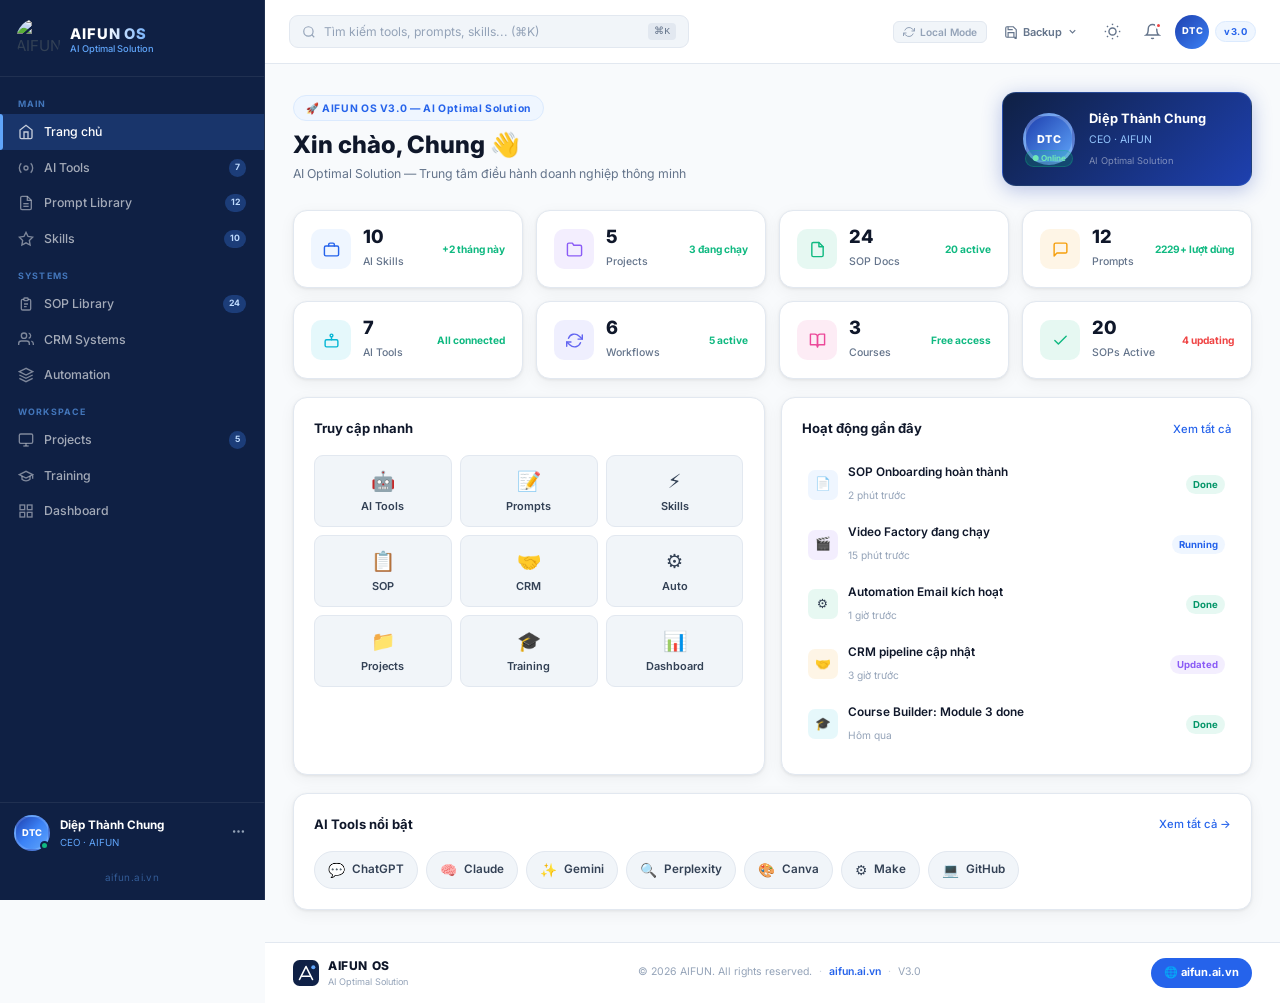
==== commit a217f2f9: "feat: Add Prompt modal — thêm prompt mới vào Prompt Library - index.html: thêm Add Prompt Modal với " ====
--- a/index.html
+++ b/index.html
@@ -3,7 +3,8 @@
 <head>
   <meta charset="UTF-8" />
   <meta name="viewport" content="width=device-width, initial-scale=1.0" />
-  <title>AIFUN AI Portal V2.0 — AI Operating System</title>
+  <title>AIFUN OS — AI Optimal Solution</title>
+  <link rel="icon" type="image/svg+xml" href="favicon.svg" />
   <link rel="stylesheet" href="style.css" />
   <link rel="preconnect" href="https://fonts.googleapis.com" />
   <link rel="preconnect" href="https://fonts.gstatic.com" crossorigin />
@@ -18,22 +19,11 @@
   <div class="sidebar-header">
     <div class="logo">
       <div class="logo-icon">
-        <svg viewBox="0 0 44 44" fill="none" xmlns="http://www.w3.org/2000/svg">
-          <rect width="44" height="44" rx="11" fill="url(#lg1)"/>
-          <path d="M11 32L22 10L33 32" stroke="white" stroke-width="2.5" stroke-linecap="round" stroke-linejoin="round" fill="none"/>
-          <path d="M15 26H29" stroke="white" stroke-width="2.5" stroke-linecap="round"/>
-          <circle cx="34" cy="13" r="3.5" fill="#60a5fa"/>
-          <circle cx="34" cy="13" r="1.8" fill="white"/>
-          <defs>
-            <linearGradient id="lg1" x1="0" y1="0" x2="44" y2="44" gradientUnits="userSpaceOnUse">
-              <stop stop-color="#0f2044"/><stop offset=".5" stop-color="#1e40af"/><stop offset="1" stop-color="#2563eb"/>
-            </linearGradient>
-          </defs>
-        </svg>
+        <img src="logo.svg" alt="AIFUN Logo" width="44" height="44" style="border-radius:50%;display:block;" />
       </div>
       <div class="logo-text">
-        <span class="logo-name">AIFUN</span>
-        <span class="logo-tagline">AI Operating System</span>
+        <span class="logo-name">AIFUN OS</span>
+        <span class="logo-tagline">AI Optimal Solution</span>
       </div>
     </div>
     <button class="sidebar-close" id="sidebarClose">
@@ -181,7 +171,7 @@
         <span class="notif-dot"></span>
       </button>
       <div class="topbar-avatar" title="Diệp Thành Chung">DTC</div>
-      <div class="version-chip">v2.0</div>
+      <div class="version-chip">v3.0</div>
     </div>
   </header>
 
@@ -192,9 +182,9 @@
     <section class="page active" id="page-home">
       <div class="hero-header">
         <div class="hero-text">
-          <div class="hero-badge">🚀 AIFUN AI Portal V2.0 — Data-Driven</div>
+          <div class="hero-badge">🚀 AIFUN OS V3.0 — AI Optimal Solution</div>
           <h1 class="page-title">Xin chào, Chung <span class="wave">👋</span></h1>
-          <p class="page-subtitle">AI Operating System — Trung tâm điều hành doanh nghiệp thông minh</p>
+          <p class="page-subtitle">AI Optimal Solution — Trung tâm điều hành doanh nghiệp thông minh</p>
         </div>
         <div class="ceo-profile-card">
           <div class="ceo-profile-avatar">
@@ -417,14 +407,14 @@
     <div class="footer-inner">
       <div class="footer-brand">
         <svg viewBox="0 0 32 32" fill="none" class="footer-logo-svg"><rect width="32" height="32" rx="8" fill="url(#fg1)"/><path d="M8 24L16 8L24 24" stroke="white" stroke-width="2" stroke-linecap="round" stroke-linejoin="round" fill="none"/><path d="M11 20H21" stroke="white" stroke-width="2" stroke-linecap="round"/><circle cx="25" cy="9" r="2.5" fill="#60a5fa"/><defs><linearGradient id="fg1" x1="0" y1="0" x2="32" y2="32"><stop stop-color="#0f2044"/><stop offset="1" stop-color="#2563eb"/></linearGradient></defs></svg>
-        <div><span class="footer-name">AIFUN</span><span class="footer-slogan">AI Optimal Solution</span></div>
+        <div><span class="footer-name">AIFUN OS</span><span class="footer-slogan">AI Optimal Solution</span></div>
       </div>
       <div class="footer-center">
         <span>© 2026 AIFUN. All rights reserved.</span>
         <span class="footer-sep">·</span>
         <a href="https://aifun.ai.vn" target="_blank" class="footer-link">aifun.ai.vn</a>
         <span class="footer-sep">·</span>
-        <span>V2.0</span>
+        <span>V3.0</span>
       </div>
       <div class="footer-right">
         <a href="https://aifun.ai.vn" target="_blank" class="footer-website-btn">🌐 aifun.ai.vn</a>
@@ -564,6 +554,82 @@
   </div>
 </div>
 
+<!-- ══════════ ADD PROMPT MODAL ══════════ -->
+<div class="modal-overlay" id="addPromptModal">
+  <div class="modal" style="max-width:580px">
+    <div class="modal-header">
+      <h3>➕ Thêm Prompt mới</h3>
+      <button class="modal-close" onclick="App.closeAddPromptModal()">✕</button>
+    </div>
+    <div class="modal-body">
+      <form id="addPromptForm" onsubmit="App.submitAddPrompt(event)" autocomplete="off">
+
+        <div class="sp-field">
+          <label class="sp-label">Tên Prompt <span style="color:#ef4444">*</span></label>
+          <input class="sp-input" id="apTitle" type="text"
+            placeholder="VD: Viết email marketing chuyên nghiệp" required />
+        </div>
+
+        <div style="display:grid;grid-template-columns:1fr 1fr;gap:12px">
+          <div class="sp-field">
+            <label class="sp-label">Danh mục <span style="color:#ef4444">*</span></label>
+            <select class="sp-input" id="apCategory" required>
+              <option value="">-- Chọn danh mục --</option>
+              <option value="marketing">Marketing</option>
+              <option value="sales">Sales</option>
+              <option value="content">Content</option>
+              <option value="operations">Operations</option>
+              <option value="hr">HR</option>
+              <option value="analysis">Analysis</option>
+              <option value="automation">Automation</option>
+            </select>
+          </div>
+          <div class="sp-field">
+            <label class="sp-label">Nền tảng AI <span style="color:#ef4444">*</span></label>
+            <select class="sp-input" id="apTool" required>
+              <option value="">-- Chọn AI --</option>
+              <option value="Claude">Claude</option>
+              <option value="ChatGPT">ChatGPT</option>
+              <option value="Gemini">Gemini</option>
+              <option value="Perplexity">Perplexity</option>
+            </select>
+          </div>
+        </div>
+
+        <div class="sp-field">
+          <label class="sp-label">Tags</label>
+          <input class="sp-input" id="apTags" type="text"
+            placeholder="VD: email, marketing, B2B (phân cách bằng dấu phẩy)" />
+        </div>
+
+        <div class="sp-field">
+          <label class="sp-label">Nội dung Prompt <span style="color:#ef4444">*</span></label>
+          <textarea class="sp-input" id="apContent" rows="5" required
+            placeholder="Nhập nội dung prompt đầy đủ..."
+            style="resize:vertical;min-height:110px;font-family:inherit"></textarea>
+        </div>
+
+        <!-- Sheets write status -->
+        <div id="apSheetsStatus" style="display:none;padding:8px 12px;border-radius:8px;font-size:.76rem;margin-bottom:4px"></div>
+
+        <div class="import-modal-actions" style="margin-top:18px">
+          <button type="button" class="btn btn-ghost" onclick="App.closeAddPromptModal()">Hủy</button>
+          <button type="submit" class="btn btn-primary" id="apSubmitBtn">
+            <svg viewBox="0 0 24 24" fill="none" stroke="currentColor" stroke-width="2"
+              style="width:15px;height:15px;flex-shrink:0">
+              <path d="M19 21H5a2 2 0 01-2-2V5a2 2 0 012-2h11l5 5v14a2 2 0 01-2 2z"/>
+              <polyline points="17 21 17 13 7 13 7 21"/>
+              <polyline points="7 3 7 8 15 8"/>
+            </svg>
+            Lưu Prompt
+          </button>
+        </div>
+
+      </form>
+    </div>
+  </div>
+</div>
+
 <!-- ══════════ SKILL MODAL ══════════ -->
 <div class="modal-overlay" id="skillModal">
   <div class="modal" style="max-width:420px">
--- a/style.css
+++ b/style.css
@@ -877,6 +877,7 @@
 .sp-status-dot.partial    { background: var(--orange); box-shadow: 0 0 0 3px rgba(245,158,11,.2); }
 .sp-status-dot.error      { background: var(--red); box-shadow: 0 0 0 3px rgba(239,68,68,.2); }
 .sp-status-dot.connecting { background: var(--blue-500); animation: pulse 1.2s infinite; }
+.sp-status-dot.cached     { background: var(--blue-500); box-shadow: 0 0 0 3px rgba(59,130,246,.2); }
 .sp-status-text { font-size: .78rem; font-weight: 600; color: var(--text-b); flex: 1; }
 .sp-status-time { font-size: .68rem; color: var(--text-f); }
 
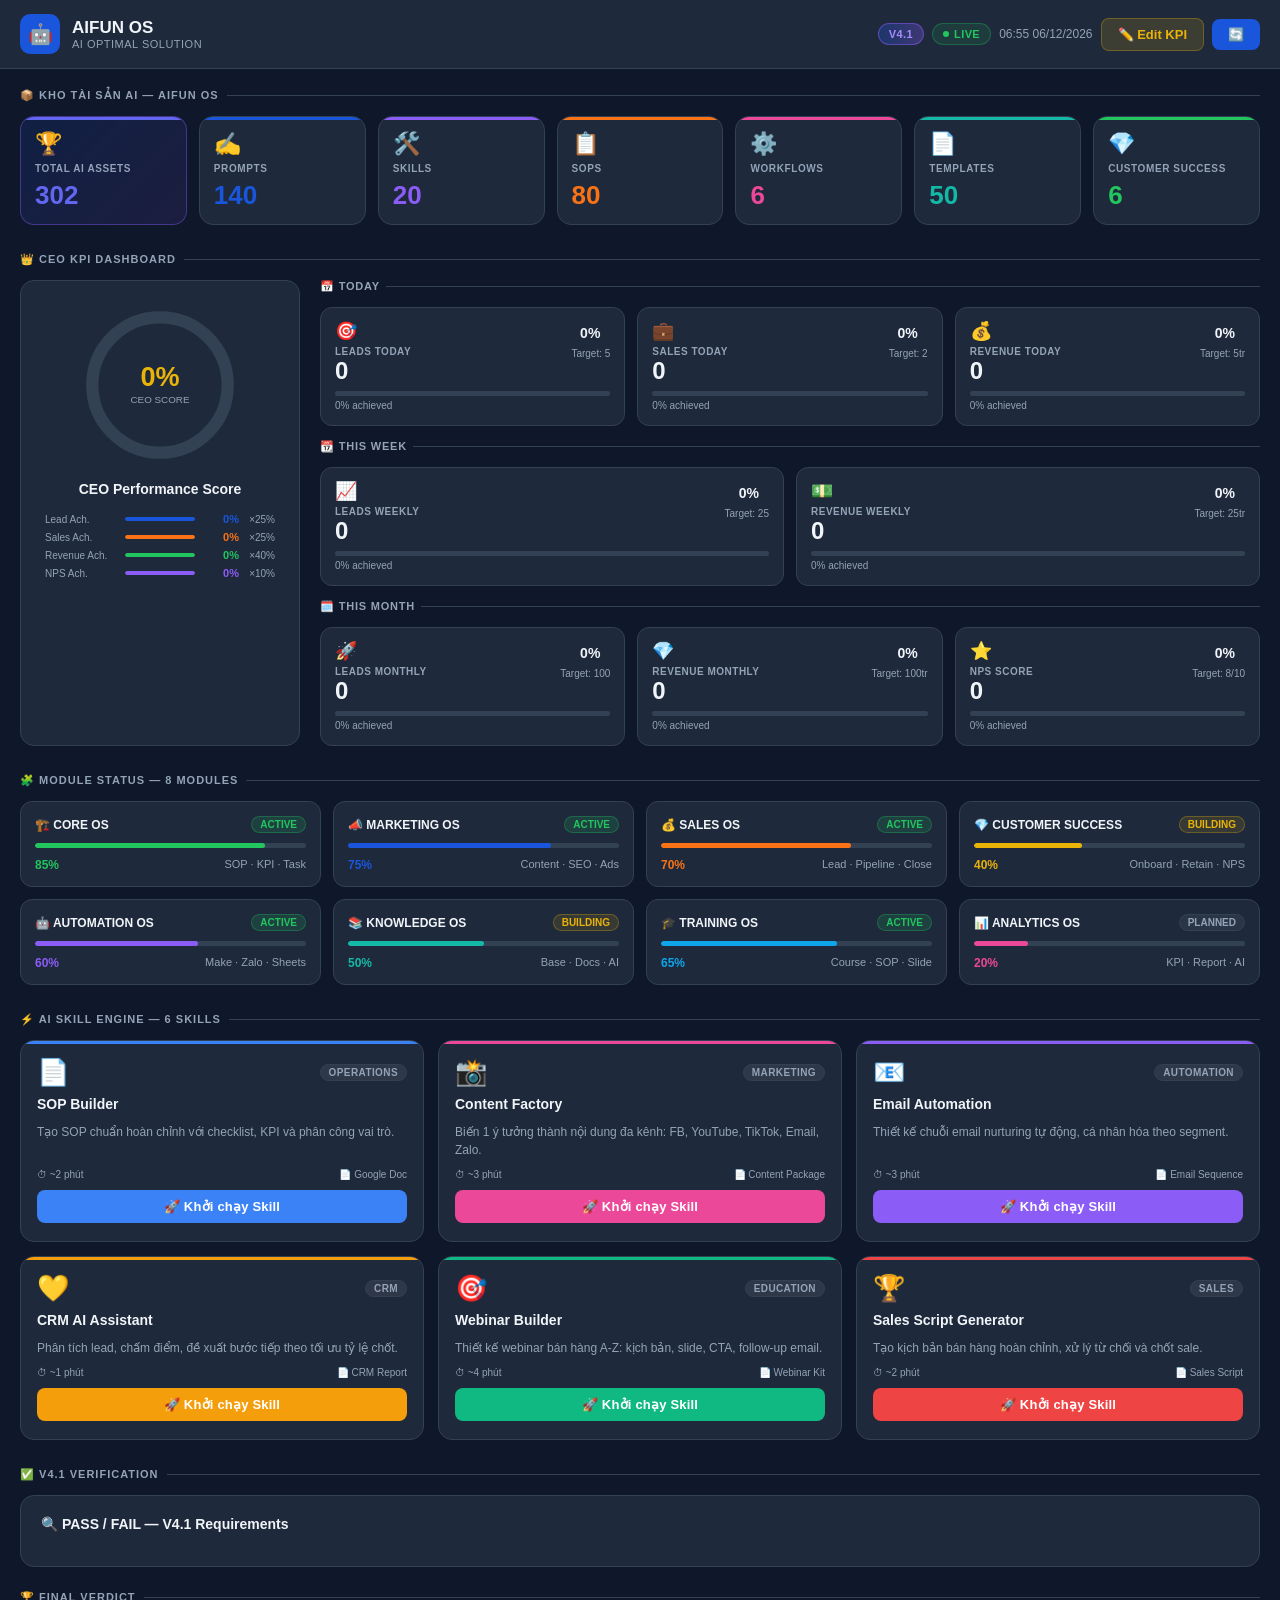
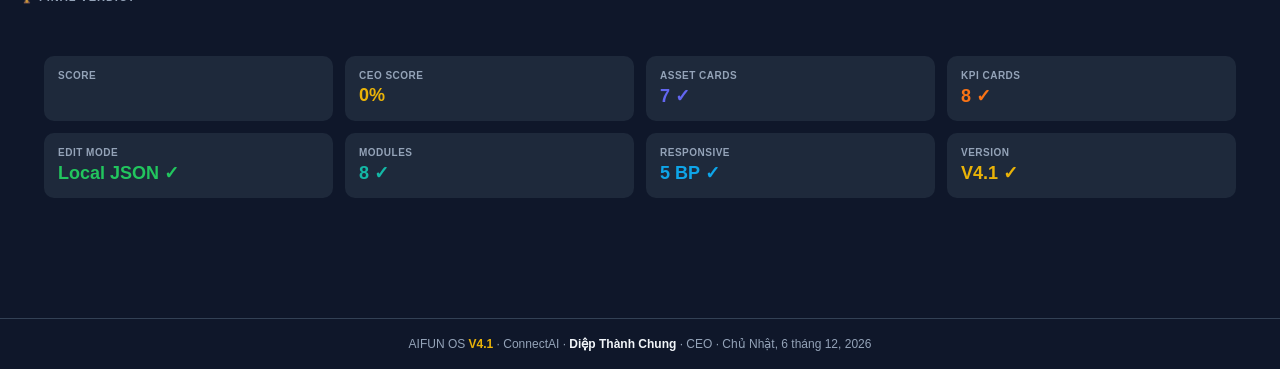
==== commit f51de572: "Update index.html" ====
--- a/index.html
+++ b/index.html
@@ -1,659 +1,1065 @@
 <!DOCTYPE html>
-<html lang="vi" data-theme="light">
+<html lang="vi">
 <head>
-  <meta charset="UTF-8" />
-  <meta name="viewport" content="width=device-width, initial-scale=1.0" />
-  <title>AIFUN OS — AI Optimal Solution</title>
-  <link rel="icon" type="image/svg+xml" href="favicon.svg" />
-  <link rel="stylesheet" href="style.css" />
-  <link rel="preconnect" href="https://fonts.googleapis.com" />
-  <link rel="preconnect" href="https://fonts.gstatic.com" crossorigin />
-  <link href="https://fonts.googleapis.com/css2?family=Inter:wght@300;400;500;600;700;800&display=swap" rel="stylesheet" />
+<meta charset="UTF-8">
+<meta name="viewport" content="width=device-width, initial-scale=1.0">
+<title>AIFUN OS Dashboard V4.1</title>
+<style>
+*{margin:0;padding:0;box-sizing:border-box}
+:root{
+  --bg:#0F172A;--bg2:#1E293B;--bg3:#334155;
+  --primary:#1A56DB;--accent:#F97316;
+  --green:#22C55E;--yellow:#EAB308;--red:#EF4444;
+  --purple:#8B5CF6;--teal:#14B8A6;--pink:#EC4899;
+  --sky:#0EA5E9;--indigo:#6366F1;--amber:#F59E0B;
+  --text:#F1F5F9;--muted:#94A3B8;--border:#334155;
+}
+body{font-family:'Segoe UI',Arial,sans-serif;background:var(--bg);color:var(--text);min-height:100vh}
+
+/* ── HEADER ── */
+.hdr{background:var(--bg2);border-bottom:1px solid var(--border);padding:14px 20px;
+  display:flex;align-items:center;justify-content:space-between;
+  position:sticky;top:0;z-index:50;flex-wrap:wrap;gap:10px}
+.hdr-left{display:flex;align-items:center;gap:12px}
+.logo-box{width:40px;height:40px;background:var(--primary);border-radius:10px;
+  display:flex;align-items:center;justify-content:center;font-size:20px}
+.hdr-right{display:flex;align-items:center;gap:8px;flex-wrap:wrap}
+.badge{padding:4px 10px;border-radius:99px;font-size:11px;font-weight:700;letter-spacing:.4px}
+.bver{background:linear-gradient(90deg,rgba(26,86,219,.3),rgba(139,92,246,.3));
+  border:1px solid rgba(139,92,246,.5);color:#a78bfa}
+.blive{background:rgba(34,197,94,.12);border:1px solid rgba(34,197,94,.3);
+  color:var(--green);display:flex;align-items:center;gap:5px}
+.dot{width:6px;height:6px;background:var(--green);border-radius:50%;animation:pulse 2s infinite}
+@keyframes pulse{0%,100%{opacity:1}50%{opacity:.4}}
+.bedit{background:rgba(234,179,8,.15);border:1px solid rgba(234,179,8,.4);
+  color:var(--yellow);display:none}
+body.edit-mode .bedit{display:flex}
+body.edit-mode .blive{display:none}
+.ts{font-size:12px;color:var(--muted)}
+
+.btn{border:none;cursor:pointer;font-family:inherit;font-weight:700;
+  border-radius:8px;padding:8px 16px;font-size:13px;
+  display:flex;align-items:center;gap:6px;transition:.2s;white-space:nowrap}
+.btn-edit{background:rgba(234,179,8,.15);color:var(--yellow);border:1px solid rgba(234,179,8,.3)}
+.btn-edit:hover{background:rgba(234,179,8,.25)}
+.btn-save{background:var(--green);color:#0F172A;display:none}
+.btn-save:hover{background:#16a34a}
+.btn-cancel{background:var(--bg3);color:var(--text);display:none}
+.btn-cancel:hover{background:var(--bg4,#475569)}
+.btn-ref{background:var(--primary);color:#fff}
+.btn-ref:hover{background:#1649c0}
+body.edit-mode .btn-edit{display:none}
+body.edit-mode .btn-save{display:flex}
+body.edit-mode .btn-cancel{display:flex}
+body.edit-mode .btn-ref{display:none}
+
+/* ── EDIT BANNER ── */
+.edit-banner{
+  background:rgba(234,179,8,.08);border:1px solid rgba(234,179,8,.3);
+  border-radius:10px;padding:10px 16px;margin-bottom:16px;
+  font-size:13px;color:var(--yellow);font-weight:500;
+  display:none;align-items:center;gap:8px;
+}
+body.edit-mode .edit-banner{display:flex}
+
+/* ── MAIN ── */
+.main{max-width:1440px;margin:0 auto;padding:20px 20px 60px}
+
+/* ── SECTION LABEL ── */
+.sl{font-size:11px;font-weight:700;color:var(--muted);letter-spacing:1px;
+  text-transform:uppercase;margin-bottom:14px;display:flex;align-items:center;gap:8px}
+.sl::after{content:'';flex:1;height:1px;background:var(--border)}
+
+/* ── ASSET CARDS ── */
+.asset-grid{display:grid;grid-template-columns:repeat(7,1fr);gap:12px;margin-bottom:28px}
+@media(max-width:1200px){.asset-grid{grid-template-columns:repeat(4,1fr)}}
+@media(max-width:700px){.asset-grid{grid-template-columns:repeat(2,1fr)}}
+@media(max-width:360px){.asset-grid{grid-template-columns:1fr}}
+
+.ac{background:var(--bg2);border:1px solid var(--border);border-radius:14px;
+  padding:16px 14px;display:flex;flex-direction:column;gap:8px;
+  position:relative;overflow:hidden;transition:.2s}
+.ac::before{content:'';position:absolute;top:0;left:0;right:0;height:3px;border-radius:14px 14px 0 0}
+.ac:hover{transform:translateY(-2px);box-shadow:0 8px 24px rgba(0,0,0,.3)}
+.ac.total{background:linear-gradient(135deg,rgba(26,86,219,.15),rgba(139,92,246,.1));
+  border-color:rgba(139,92,246,.4)}
+.ac-ico{font-size:22px;line-height:1}
+.ac-lbl{font-size:10px;font-weight:600;color:var(--muted);text-transform:uppercase;letter-spacing:.6px}
+.ac-val{font-size:26px;font-weight:900;line-height:1}
+
+/* Asset edit input — shown only in edit mode */
+.ac-edit{display:none;margin-top:6px;padding-top:8px;border-top:1px solid var(--border)}
+body.edit-mode .ac-edit{display:block}
+body.edit-mode .ac-val{font-size:18px}
+
+.ac-inp{width:100%;background:var(--bg3);border:1px solid var(--border);
+  color:var(--text);padding:6px 10px;border-radius:6px;font-size:14px;
+  font-weight:700;outline:none;font-family:inherit;transition:.2s}
+.ac-inp:focus{border-color:var(--primary);box-shadow:0 0 0 2px rgba(26,86,219,.2)}
+
+/* card colors */
+.c0::before{background:var(--indigo)}.c0:hover{border-color:var(--indigo)}
+.c1::before{background:var(--primary)}.c1:hover{border-color:var(--primary)}
+.c2::before{background:var(--purple)}.c2:hover{border-color:var(--purple)}
+.c3::before{background:var(--accent)}.c3:hover{border-color:var(--accent)}
+.c4::before{background:var(--pink)}.c4:hover{border-color:var(--pink)}
+.c5::before{background:var(--teal)}.c5:hover{border-color:var(--teal)}
+.c6::before{background:var(--green)}.c6:hover{border-color:var(--green)}
+
+/* ── CEO WRAP ── */
+.ceo-wrap{display:grid;grid-template-columns:280px 1fr;gap:20px;margin-bottom:28px}
+@media(max-width:960px){.ceo-wrap{grid-template-columns:1fr}}
+
+/* CEO Score */
+.score-card{background:var(--bg2);border:1px solid var(--border);border-radius:14px;
+  padding:24px;display:flex;flex-direction:column;align-items:center;gap:16px}
+.gauge-svg{width:160px;height:160px}
+.gauge-bg{fill:none;stroke:var(--bg3);stroke-width:10}
+.gauge-fill{fill:none;stroke-width:10;stroke-linecap:round;
+  stroke-dasharray:345.4;stroke-dashoffset:345.4;
+  transform:rotate(-90deg);transform-origin:50% 50%;
+  transition:stroke-dashoffset 1s ease,stroke .4s ease}
+.score-title{font-size:14px;font-weight:800;text-align:center}
+.score-breakdown{width:100%;display:flex;flex-direction:column;gap:6px}
+.sb-row{display:flex;align-items:center;gap:8px}
+.sb-name{font-size:10px;color:var(--muted);width:72px;flex-shrink:0}
+.sb-bar{flex:1;height:4px;background:var(--bg3);border-radius:99px;overflow:hidden}
+.sb-fill{height:100%;border-radius:99px;transition:width .8s ease}
+.sb-pct{font-size:11px;font-weight:700;width:36px;text-align:right;flex-shrink:0}
+.sb-wt{font-size:10px;color:var(--muted);width:28px;text-align:right;flex-shrink:0}
+
+/* KPI area */
+.kpi-area{display:flex;flex-direction:column;gap:14px}
+.kpi-row-label{font-size:11px;font-weight:700;color:var(--muted);
+  text-transform:uppercase;letter-spacing:.8px;display:flex;align-items:center;gap:6px}
+.kpi-row-label::after{content:'';flex:1;height:1px;background:var(--border)}
+.kpi-sub-grid{display:grid;gap:12px}
+.kpi-3{grid-template-columns:repeat(3,1fr)}
+.kpi-2{grid-template-columns:repeat(2,1fr)}
+.kpi-3b{grid-template-columns:repeat(3,1fr)}
+@media(max-width:900px){
+  .kpi-3,.kpi-3b{grid-template-columns:repeat(2,1fr)}
+  .kpi-2{grid-template-columns:1fr 1fr}
+}
+@media(max-width:500px){.kpi-3,.kpi-2,.kpi-3b{grid-template-columns:1fr}}
+
+/* KPI Card */
+.kc{background:var(--bg2);border:1px solid var(--border);border-radius:12px;
+  padding:14px;transition:.2s}
+.kc:hover{transform:translateY(-1px);box-shadow:0 6px 18px rgba(0,0,0,.25)}
+
+/* Display mode content */
+.kc-display{display:flex;flex-direction:column;gap:8px}
+.kc-top{display:flex;align-items:flex-start;justify-content:space-between;gap:8px}
+.kc-left{display:flex;flex-direction:column;gap:2px}
+.kc-ico{font-size:18px;line-height:1;margin-bottom:4px}
+.kc-lbl{font-size:10px;font-weight:600;color:var(--muted);text-transform:uppercase;letter-spacing:.5px}
+.kc-val{font-size:24px;font-weight:900;line-height:1}
+.kc-right{display:flex;flex-direction:column;align-items:flex-end;gap:4px}
+.kc-ach{font-size:14px;font-weight:800;padding:3px 10px;border-radius:8px;white-space:nowrap}
+.kc-tgt{font-size:10px;color:var(--muted)}
+.kc-bar-wrap{display:flex;flex-direction:column;gap:4px}
+.kc-bar{height:5px;background:var(--bg3);border-radius:99px;overflow:hidden}
+.kc-fill{height:100%;border-radius:99px;transition:width .6s ease,background .4s ease}
+.kc-bar-label{font-size:10px;color:var(--muted)}
+.ach-g{background:rgba(34,197,94,.15);color:var(--green)}
+.ach-y{background:rgba(234,179,8,.12);color:var(--yellow)}
+.ach-r{background:rgba(239,68,68,.1);color:var(--red)}
+
+/* Edit mode content */
+.kc-edit{display:none;flex-direction:column;gap:8px}
+body.edit-mode .kc-display{display:none}
+body.edit-mode .kc-edit{display:flex}
+.kc-edit-head{display:flex;align-items:center;gap:6px;padding-bottom:6px;
+  border-bottom:1px solid var(--border)}
+.kc-edit-head .ico{font-size:16px}
+.kc-edit-head .lbl{font-size:11px;font-weight:700;color:var(--muted);text-transform:uppercase;letter-spacing:.5px}
+.edit-row{display:grid;grid-template-columns:1fr 1fr;gap:8px}
+.ef{display:flex;flex-direction:column;gap:3px}
+.ef-label{font-size:10px;font-weight:600;color:var(--muted)}
+.kc-inp{background:var(--bg3);border:1px solid var(--border);color:var(--text);
+  padding:7px 10px;border-radius:6px;font-size:14px;font-weight:700;
+  width:100%;outline:none;font-family:inherit;transition:.2s}
+.kc-inp:focus{border-color:var(--primary);box-shadow:0 0 0 2px rgba(26,86,219,.2)}
+.kc-inp::placeholder{color:var(--bg4,#475569);font-weight:400}
+
+/* ── MODULES ── */
+.mod-grid{display:grid;grid-template-columns:repeat(4,1fr);gap:12px;margin-bottom:28px}
+@media(max-width:900px){.mod-grid{grid-template-columns:repeat(2,1fr)}}
+@media(max-width:480px){.mod-grid{grid-template-columns:1fr}}
+.mc{background:var(--bg2);border:1px solid var(--border);border-radius:12px;
+  padding:14px;display:flex;flex-direction:column;gap:10px}
+.mc-head{display:flex;align-items:center;justify-content:space-between}
+.mc-name{font-size:12px;font-weight:700}
+.mt{font-size:10px;padding:2px 8px;border-radius:99px;font-weight:600}
+.ta{background:rgba(34,197,94,.15);color:var(--green);border:1px solid rgba(34,197,94,.3)}
+.tb{background:rgba(234,179,8,.12);color:var(--yellow);border:1px solid rgba(234,179,8,.3)}
+.tp{background:rgba(148,163,184,.1);color:var(--muted);border:1px solid var(--border)}
+.pb{height:5px;background:var(--bg3);border-radius:99px;overflow:hidden}
+.pf{height:100%;border-radius:99px}
+.mc-foot{display:flex;justify-content:space-between}
+.mc-pct{font-size:12px;font-weight:700}
+.mc-sub{font-size:11px;color:var(--muted)}
+
+/* ── PASS / FAIL ── */
+.pf-panel{background:var(--bg2);border:1px solid var(--border);border-radius:14px;
+  padding:20px;margin-bottom:24px}
+.pf-title{font-size:14px;font-weight:800;margin-bottom:14px;display:flex;align-items:center;gap:8px}
+.pf-list{display:flex;flex-direction:column;gap:7px}
+.pi{display:flex;align-items:center;gap:10px;padding:9px 12px;
+  border-radius:8px;font-size:12px;font-weight:500}
+.pi-ok{background:rgba(34,197,94,.07);border:1px solid rgba(34,197,94,.2)}
+.pi-no{background:rgba(239,68,68,.07);border:1px solid rgba(239,68,68,.2)}
+.pi .pb2{font-size:10px;font-weight:800;padding:2px 8px;border-radius:4px;
+  margin-left:auto;letter-spacing:.4px}
+.pp{background:rgba(34,197,94,.2);color:var(--green)}
+.pf2{background:rgba(239,68,68,.2);color:var(--red)}
+
+/* ── FINAL VERDICT ── */
+.vd{border-radius:14px;padding:22px;border:2px solid transparent;margin-bottom:24px}
+.vd-ok{background:rgba(34,197,94,.06);border-color:rgba(34,197,94,.4)}
+.vd-no{background:rgba(239,68,68,.05);border-color:rgba(239,68,68,.4)}
+.vd-title{font-size:18px;font-weight:900;margin-bottom:14px}
+.vd-grid{display:grid;grid-template-columns:repeat(4,1fr);gap:12px}
+@media(max-width:700px){.vd-grid{grid-template-columns:repeat(2,1fr)}}
+@media(max-width:400px){.vd-grid{grid-template-columns:1fr}}
+.vi{background:var(--bg2);border-radius:10px;padding:14px}
+.vi-lbl{font-size:10px;color:var(--muted);font-weight:600;text-transform:uppercase;
+  letter-spacing:.5px;margin-bottom:4px}
+.vi-val{font-size:18px;font-weight:900}
+.vd-ts{margin-top:12px;font-size:11px;color:var(--muted);line-height:1.8}
+
+/* ── FOOTER ── */
+.footer{text-align:center;padding:18px;font-size:12px;
+  color:var(--muted);border-top:1px solid var(--border)}
+
+/* ── TOAST ── */
+.toast{position:fixed;bottom:22px;right:22px;background:var(--bg2);
+  border:1px solid var(--border);color:var(--text);padding:11px 18px;
+  border-radius:10px;font-size:13px;font-weight:500;
+  box-shadow:0 8px 24px rgba(0,0,0,.4);transform:translateY(80px);opacity:0;
+  transition:.3s;z-index:999;max-width:300px}
+.toast.show{transform:translateY(0);opacity:1}
+.toast.ok{border-color:rgba(34,197,94,.5);color:var(--green)}
+.toast.sv{border-color:rgba(234,179,8,.5);color:var(--yellow)}
+
+/* ── SKILL CARDS ── */
+.sk-grid{display:grid;grid-template-columns:repeat(3,1fr);gap:14px;margin-bottom:28px}
+@media(max-width:900px){.sk-grid{grid-template-columns:repeat(2,1fr)}}
+@media(max-width:500px){.sk-grid{grid-template-columns:1fr}}
+.sk-card{background:var(--bg2);border:1px solid var(--border);border-radius:14px;
+  padding:18px 16px;display:flex;flex-direction:column;gap:10px;
+  position:relative;overflow:hidden;transition:.2s;cursor:pointer}
+.sk-card::before{content:'';position:absolute;top:0;left:0;right:0;height:3px;
+  border-radius:14px 14px 0 0;background:var(--sk-color,var(--primary))}
+.sk-card:hover{transform:translateY(-2px);box-shadow:0 8px 28px rgba(0,0,0,.35);
+  border-color:var(--sk-color,var(--primary))}
+.sk-head{display:flex;align-items:center;justify-content:space-between;gap:8px}
+.sk-ico{font-size:26px;line-height:1}
+.sk-cat{font-size:10px;font-weight:700;padding:2px 8px;border-radius:99px;
+  background:rgba(255,255,255,.07);color:var(--muted);border:1px solid var(--border);
+  letter-spacing:.4px}
+.sk-name{font-size:14px;font-weight:800;line-height:1.3}
+.sk-desc{font-size:12px;color:var(--muted);line-height:1.5;flex:1}
+.sk-meta{display:flex;align-items:center;justify-content:space-between;
+  font-size:10px;color:var(--muted)}
+.sk-btn{background:var(--sk-color,var(--primary));color:#fff;border:none;
+  cursor:pointer;padding:9px 0;border-radius:8px;font-size:13px;font-weight:700;
+  font-family:inherit;width:100%;transition:.15s;letter-spacing:.2px}
+.sk-btn:hover{opacity:.88;transform:translateY(-1px)}
+</style>
+<link rel="stylesheet" href="aifun-skill-engine/skill-modal.css">
 </head>
 <body>
 
-<div class="sidebar-overlay" id="sidebarOverlay"></div>
-
-<!-- ══════════════════════════ SIDEBAR ══════════════════════════ -->
-<aside class="sidebar" id="sidebar">
-  <div class="sidebar-header">
-    <div class="logo">
-      <div class="logo-icon">
-        <img src="logo.svg" alt="AIFUN Logo" width="44" height="44" style="border-radius:50%;display:block;" />
-      </div>
-      <div class="logo-text">
-        <span class="logo-name">AIFUN OS</span>
-        <span class="logo-tagline">AI Optimal Solution</span>
-      </div>
-    </div>
-    <button class="sidebar-close" id="sidebarClose">
-      <svg viewBox="0 0 24 24" fill="none" stroke="currentColor" stroke-width="2.5"><path d="M18 6L6 18M6 6l12 12"/></svg>
-    </button>
+<!-- HEADER -->
+<div class="hdr">
+  <div class="hdr-left">
+    <div class="logo-box">🤖</div>
+    <div>
+      <div style="font-size:17px;font-weight:800">AIFUN OS</div>
+      <div style="font-size:11px;color:var(--muted);letter-spacing:.5px">AI OPTIMAL SOLUTION</div>
+    </div>
   </div>
-
-  <nav class="sidebar-nav">
-    <div class="nav-section">
-      <span class="nav-label">MAIN</span>
-      <ul>
-        <li><a href="#" class="nav-item active" data-page="home">
-          <svg viewBox="0 0 24 24" fill="none" stroke="currentColor" stroke-width="2"><path d="M3 9l9-7 9 7v11a2 2 0 01-2 2H5a2 2 0 01-2-2z"/><polyline points="9 22 9 12 15 12 15 22"/></svg>
-          <span>Trang chủ</span>
-        </a></li>
-        <li><a href="#" class="nav-item" data-page="ai-tools">
-          <svg viewBox="0 0 24 24" fill="none" stroke="currentColor" stroke-width="2"><circle cx="12" cy="12" r="3"/><path d="M19.07 4.93a10 10 0 010 14.14M4.93 4.93a10 10 0 000 14.14"/></svg>
-          <span>AI Tools</span>
-          <span class="badge" id="badge-tools">7</span>
-        </a></li>
-        <li><a href="#" class="nav-item" data-page="prompts">
-          <svg viewBox="0 0 24 24" fill="none" stroke="currentColor" stroke-width="2"><path d="M14 2H6a2 2 0 00-2 2v16a2 2 0 002 2h12a2 2 0 002-2V8z"/><polyline points="14 2 14 8 20 8"/><line x1="16" y1="13" x2="8" y2="13"/><line x1="16" y1="17" x2="8" y2="17"/></svg>
-          <span>Prompt Library</span>
-          <span class="badge" id="badge-prompts">12</span>
-        </a></li>
-        <li><a href="#" class="nav-item" data-page="skills">
-          <svg viewBox="0 0 24 24" fill="none" stroke="currentColor" stroke-width="2"><polygon points="12 2 15.09 8.26 22 9.27 17 14.14 18.18 21.02 12 17.77 5.82 21.02 7 14.14 2 9.27 8.91 8.26 12 2"/></svg>
-          <span>Skills</span>
-          <span class="badge" id="badge-skills">10</span>
-        </a></li>
-      </ul>
-    </div>
-
-    <div class="nav-section">
-      <span class="nav-label">SYSTEMS</span>
-      <ul>
-        <li><a href="#" class="nav-item" data-page="sop-library">
-          <svg viewBox="0 0 24 24" fill="none" stroke="currentColor" stroke-width="2"><path d="M9 5H7a2 2 0 00-2 2v12a2 2 0 002 2h10a2 2 0 002-2V7a2 2 0 00-2-2h-2"/><rect x="9" y="3" width="6" height="4" rx="1"/><path d="M9 12h6M9 16h4"/></svg>
-          <span>SOP Library</span>
-          <span class="badge" id="badge-sops">24</span>
-        </a></li>
-        <li><a href="#" class="nav-item" data-page="crm">
-          <svg viewBox="0 0 24 24" fill="none" stroke="currentColor" stroke-width="2"><path d="M17 21v-2a4 4 0 00-4-4H5a4 4 0 00-4 4v2"/><circle cx="9" cy="7" r="4"/><path d="M23 21v-2a4 4 0 00-3-3.87M16 3.13a4 4 0 010 7.75"/></svg>
-          <span>CRM Systems</span>
-        </a></li>
-        <li><a href="#" class="nav-item" data-page="automation">
-          <svg viewBox="0 0 24 24" fill="none" stroke="currentColor" stroke-width="2"><path d="M12 2L2 7l10 5 10-5-10-5zM2 17l10 5 10-5M2 12l10 5 10-5"/></svg>
-          <span>Automation</span>
-        </a></li>
-      </ul>
-    </div>
-
-    <div class="nav-section">
-      <span class="nav-label">WORKSPACE</span>
-      <ul>
-        <li><a href="#" class="nav-item" data-page="projects">
-          <svg viewBox="0 0 24 24" fill="none" stroke="currentColor" stroke-width="2"><rect x="2" y="3" width="20" height="14" rx="2"/><line x1="8" y1="21" x2="16" y2="21"/><line x1="12" y1="17" x2="12" y2="21"/></svg>
-          <span>Projects</span>
-          <span class="badge" id="badge-projects">5</span>
-        </a></li>
-        <li><a href="#" class="nav-item" data-page="training">
-          <svg viewBox="0 0 24 24" fill="none" stroke="currentColor" stroke-width="2"><path d="M22 10v6M2 10l10-5 10 5-10 5z"/><path d="M6 12v5c3 3 9 3 12 0v-5"/></svg>
-          <span>Training</span>
-        </a></li>
-        <li><a href="#" class="nav-item" data-page="dashboard">
-          <svg viewBox="0 0 24 24" fill="none" stroke="currentColor" stroke-width="2"><rect x="3" y="3" width="7" height="7"/><rect x="14" y="3" width="7" height="7"/><rect x="14" y="14" width="7" height="7"/><rect x="3" y="14" width="7" height="7"/></svg>
-          <span>Dashboard</span>
-        </a></li>
-      </ul>
-    </div>
-  </nav>
-
-  <div class="sidebar-footer">
-    <div class="user-card">
-      <div class="ceo-avatar">
-        <div class="ceo-avatar-inner">DTC</div>
-        <span class="ceo-online"></span>
-      </div>
-      <div class="user-info">
-        <span class="user-name">Diệp Thành Chung</span>
-        <span class="user-role">CEO · AIFUN</span>
-      </div>
-      <button class="user-menu-btn">
-        <svg viewBox="0 0 24 24" fill="none" stroke="currentColor" stroke-width="2"><circle cx="12" cy="12" r="1"/><circle cx="19" cy="12" r="1"/><circle cx="5" cy="12" r="1"/></svg>
-      </button>
-    </div>
-    <div class="sidebar-brand"><a href="https://aifun.ai.vn" target="_blank">aifun.ai.vn</a></div>
-  </div>
-</aside>
-
-<!-- ══════════════════════════ MAIN ══════════════════════════ -->
-<div class="main-wrapper">
-
-  <!-- Topbar -->
-  <header class="topbar">
-    <div class="topbar-left">
-      <button class="menu-toggle" id="menuToggle">
-        <svg viewBox="0 0 24 24" fill="none" stroke="currentColor" stroke-width="2"><line x1="3" y1="6" x2="21" y2="6"/><line x1="3" y1="12" x2="21" y2="12"/><line x1="3" y1="18" x2="21" y2="18"/></svg>
-      </button>
-      <div class="search-bar" id="globalSearchBar">
-        <svg viewBox="0 0 24 24" fill="none" stroke="currentColor" stroke-width="2"><circle cx="11" cy="11" r="8"/><path d="M21 21l-4.35-4.35"/></svg>
-        <input type="text" id="globalSearch" placeholder="Tìm kiếm tools, prompts, skills... (⌘K)" autocomplete="off"/>
-        <kbd>⌘K</kbd>
-      </div>
-    </div>
-    <div class="topbar-right">
-      <!-- Sheets sync status — click để mở Sheets Panel -->
-      <button class="sync-status" id="syncStatus" title="Click để quản lý Google Sheets" onclick="App.openSheetsPanel()">
-        <svg viewBox="0 0 24 24" fill="none" stroke="currentColor" stroke-width="2"><polyline points="23 4 23 10 17 10"/><polyline points="1 20 1 14 7 14"/><path d="M3.51 9a9 9 0 0114.85-3.36L23 10M1 14l4.64 4.36A9 9 0 0020.49 15"/></svg>
-        <span id="syncLabel">Local</span>
-      </button>
-      <!-- Backup button group -->
-      <div class="backup-btn-group" id="backupGroup">
-        <button class="backup-trigger-btn" id="backupTrigger" title="Backup dữ liệu">
-          <svg viewBox="0 0 24 24" fill="none" stroke="currentColor" stroke-width="2"><path d="M19 21H5a2 2 0 01-2-2V5a2 2 0 012-2h11l5 5v14a2 2 0 01-2 2z"/><polyline points="17 21 17 13 7 13 7 21"/><polyline points="7 3 7 8 15 8"/></svg>
-          <span>Backup</span>
-          <svg class="backup-caret" viewBox="0 0 24 24" fill="none" stroke="currentColor" stroke-width="2.5"><polyline points="6 9 12 15 18 9"/></svg>
-        </button>
-        <div class="backup-dropdown" id="backupDropdown">
-          <button class="backup-item export-item" onclick="App.exportBackup()">
-            <span class="backup-item-icon">⬇️</span>
-            <div class="backup-item-text">
-              <strong>Export Backup</strong>
-              <span>Xuất toàn bộ dữ liệu → JSON</span>
-            </div>
-          </button>
-          <div class="backup-divider"></div>
-          <label class="backup-item import-item" for="importFileInput">
-            <span class="backup-item-icon">⬆️</span>
-            <div class="backup-item-text">
-              <strong>Import Backup</strong>
-              <span>Khôi phục từ file JSON</span>
-            </div>
-          </label>
-          <input type="file" id="importFileInput" accept=".json" style="display:none" />
-        </div>
-      </div>
-
-      <button class="topbar-btn dark-toggle" id="darkToggle" title="Chế độ tối (Ctrl+D)">
-        <svg class="icon-sun" viewBox="0 0 24 24" fill="none" stroke="currentColor" stroke-width="2"><circle cx="12" cy="12" r="5"/><line x1="12" y1="1" x2="12" y2="3"/><line x1="12" y1="21" x2="12" y2="23"/><line x1="4.22" y1="4.22" x2="5.64" y2="5.64"/><line x1="18.36" y1="18.36" x2="19.78" y2="19.78"/><line x1="1" y1="12" x2="3" y2="12"/><line x1="21" y1="12" x2="23" y2="12"/><line x1="4.22" y1="19.78" x2="5.64" y2="18.36"/><line x1="18.36" y1="5.64" x2="19.78" y2="4.22"/></svg>
-        <svg class="icon-moon" viewBox="0 0 24 24" fill="none" stroke="currentColor" stroke-width="2" style="display:none"><path d="M21 12.79A9 9 0 1111.21 3 7 7 0 0021 12.79z"/></svg>
-      </button>
-      <button class="topbar-btn" title="Thông báo">
-        <svg viewBox="0 0 24 24" fill="none" stroke="currentColor" stroke-width="2"><path d="M18 8A6 6 0 006 8c0 7-3 9-3 9h18s-3-2-3-9"/><path d="M13.73 21a2 2 0 01-3.46 0"/></svg>
-        <span class="notif-dot"></span>
-      </button>
-      <div class="topbar-avatar" title="Diệp Thành Chung">DTC</div>
-      <div class="version-chip">v3.0</div>
-    </div>
-  </header>
-
-  <!-- ══════════════════════════ PAGES ══════════════════════════ -->
-  <main class="content" id="pageContent">
-
-    <!-- ── HOME ──────────────────────────────────────── -->
-    <section class="page active" id="page-home">
-      <div class="hero-header">
-        <div class="hero-text">
-          <div class="hero-badge">🚀 AIFUN OS V3.0 — AI Optimal Solution</div>
-          <h1 class="page-title">Xin chào, Chung <span class="wave">👋</span></h1>
-          <p class="page-subtitle">AI Optimal Solution — Trung tâm điều hành doanh nghiệp thông minh</p>
-        </div>
-        <div class="ceo-profile-card">
-          <div class="ceo-profile-avatar">
-            <div class="ceo-large-avatar">DTC</div>
-            <span class="ceo-status-badge">● Online</span>
-          </div>
-          <div class="ceo-profile-info">
-            <span class="ceo-profile-name">Diệp Thành Chung</span>
-            <span class="ceo-profile-title">CEO · AIFUN</span>
-            <span class="ceo-profile-tag">AI Optimal Solution</span>
-          </div>
-        </div>
-      </div>
-
-      <!-- Stats (dynamic) -->
-      <div class="stats-grid-8" id="homeStats"></div>
-
-      <!-- Quick + Activity -->
-      <div class="two-col-grid">
-        <div class="card">
-          <div class="card-header"><h3 class="card-title">Truy cập nhanh</h3></div>
-          <div class="quick-grid">
-            <button class="quick-btn" onclick="App.nav('ai-tools')"><span class="quick-icon">🤖</span><span>AI Tools</span></button>
-            <button class="quick-btn" onclick="App.nav('prompts')"><span class="quick-icon">📝</span><span>Prompts</span></button>
-            <button class="quick-btn" onclick="App.nav('skills')"><span class="quick-icon">⚡</span><span>Skills</span></button>
-            <button class="quick-btn" onclick="App.nav('sop-library')"><span class="quick-icon">📋</span><span>SOP</span></button>
-            <button class="quick-btn" onclick="App.nav('crm')"><span class="quick-icon">🤝</span><span>CRM</span></button>
-            <button class="quick-btn" onclick="App.nav('automation')"><span class="quick-icon">⚙️</span><span>Auto</span></button>
-            <button class="quick-btn" onclick="App.nav('projects')"><span class="quick-icon">📁</span><span>Projects</span></button>
-            <button class="quick-btn" onclick="App.nav('training')"><span class="quick-icon">🎓</span><span>Training</span></button>
-            <button class="quick-btn" onclick="App.nav('dashboard')"><span class="quick-icon">📊</span><span>Dashboard</span></button>
-          </div>
-        </div>
-        <div class="card">
-          <div class="card-header"><h3 class="card-title">Hoạt động gần đây</h3><a href="#" class="card-link">Xem tất cả</a></div>
-          <ul class="activity-list">
-            <li class="activity-item"><div class="activity-icon blue">📄</div><div class="activity-info"><span class="activity-title">SOP Onboarding hoàn thành</span><span class="activity-time">2 phút trước</span></div><span class="activity-badge success">Done</span></li>
-            <li class="activity-item"><div class="activity-icon purple">🎬</div><div class="activity-info"><span class="activity-title">Video Factory đang chạy</span><span class="activity-time">15 phút trước</span></div><span class="activity-badge running">Running</span></li>
-            <li class="activity-item"><div class="activity-icon green">⚙️</div><div class="activity-info"><span class="activity-title">Automation Email kích hoạt</span><span class="activity-time">1 giờ trước</span></div><span class="activity-badge success">Done</span></li>
-            <li class="activity-item"><div class="activity-icon orange">🤝</div><div class="activity-info"><span class="activity-title">CRM pipeline cập nhật</span><span class="activity-time">3 giờ trước</span></div><span class="activity-badge info">Updated</span></li>
-            <li class="activity-item"><div class="activity-icon teal">🎓</div><div class="activity-info"><span class="activity-title">Course Builder: Module 3 done</span><span class="activity-time">Hôm qua</span></div><span class="activity-badge success">Done</span></li>
-          </ul>
-        </div>
-      </div>
-
-      <!-- AI Tools chips -->
-      <div class="card">
-        <div class="card-header"><h3 class="card-title">AI Tools nổi bật</h3><a href="#" class="card-link" onclick="App.nav('ai-tools');return false;">Xem tất cả →</a></div>
-        <div class="tools-row" id="homeToolsRow"></div>
-      </div>
-    </section>
-
-    <!-- ── AI TOOLS ───────────────────────────────────── -->
-    <section class="page" id="page-ai-tools">
-      <div class="page-header">
-        <div><h1 class="page-title">AI Tools</h1><p class="page-subtitle">Bộ công cụ AI mạnh mẽ — click để mở trực tiếp</p></div>
-        <div class="topbar-btn-group">
-          <input type="text" class="filter-input" id="toolSearch" placeholder="🔍 Tìm tool..." />
-        </div>
-      </div>
-      <div class="tools-grid" id="toolsGrid"></div>
-    </section>
-
-    <!-- ── PROMPT LIBRARY ─────────────────────────────── -->
-    <section class="page" id="page-prompts">
-      <div class="page-header">
-        <div><h1 class="page-title">Prompt Library</h1><p class="page-subtitle" id="promptSubtitle">Thư viện prompt tối ưu cho doanh nghiệp Việt Nam</p></div>
-        <button class="btn btn-primary" id="addPromptBtn">+ Thêm Prompt</button>
-      </div>
-      <!-- Search + Filter bar -->
-      <div class="prompt-toolbar">
-        <div class="search-inline">
-          <svg viewBox="0 0 24 24" fill="none" stroke="currentColor" stroke-width="2"><circle cx="11" cy="11" r="8"/><path d="M21 21l-4.35-4.35"/></svg>
-          <input type="text" id="promptSearch" placeholder="Tìm kiếm prompt..." />
-        </div>
-        <div class="prompt-categories" id="promptCats"></div>
-      </div>
-      <div class="prompts-grid" id="promptsGrid"></div>
-      <div class="empty-state" id="promptEmpty" style="display:none">
-        <div class="empty-icon">🔍</div>
-        <h3>Không tìm thấy prompt</h3>
-        <p>Thử từ khóa khác hoặc chọn danh mục khác.</p>
-      </div>
-    </section>
-
-    <!-- ── SKILLS ─────────────────────────────────────── -->
-    <section class="page" id="page-skills">
-      <div class="page-header">
-        <div><h1 class="page-title">Skills</h1><p class="page-subtitle">Bộ kỹ năng AI chuyên biệt · <span id="skillCount">0</span> skills</p></div>
-        <div class="topbar-btn-group">
-          <input type="text" class="filter-input" id="skillSearch" placeholder="🔍 Tìm skill..." />
-        </div>
-      </div>
-      <div class="skills-grid" id="skillsGrid"></div>
-    </section>
-
-    <!-- ── SOP LIBRARY ────────────────────────────────── -->
-    <section class="page" id="page-sop-library">
-      <div class="page-header">
-        <div><h1 class="page-title">SOP Library</h1><p class="page-subtitle" id="sopSubtitle">Thư viện quy trình vận hành chuẩn</p></div>
-        <button class="btn btn-primary">+ Tạo SOP mới</button>
-      </div>
-      <div class="sop-stats-row" id="sopStatsRow"></div>
-      <div class="prompt-toolbar">
-        <div class="search-inline">
-          <svg viewBox="0 0 24 24" fill="none" stroke="currentColor" stroke-width="2"><circle cx="11" cy="11" r="8"/><path d="M21 21l-4.35-4.35"/></svg>
-          <input type="text" id="sopSearch" placeholder="Tìm SOP..." />
-        </div>
-        <div class="prompt-categories" id="sopDeptFilter"></div>
-      </div>
-      <div class="sop-table-wrap">
-        <table class="sop-table" id="sopTable">
-          <thead><tr><th>Tên SOP</th><th>Phòng ban</th><th>Trạng thái</th><th>Cập nhật</th><th>Hành động</th></tr></thead>
-          <tbody id="sopTableBody"></tbody>
-        </table>
-      </div>
-    </section>
-
-    <!-- ── CRM ────────────────────────────────────────── -->
-    <section class="page" id="page-crm">
-      <div class="page-header">
-        <div><h1 class="page-title">CRM Systems</h1><p class="page-subtitle">Hệ thống quản lý quan hệ khách hàng thông minh với AI</p></div>
-        <button class="btn btn-primary">+ Thêm Lead</button>
-      </div>
-      <div class="crm-kpi-row">
-        <div class="crm-kpi-card"><div class="crm-kpi-icon" style="background:#eff6ff;color:#1e40af">👤</div><div><div class="crm-kpi-val">1,247</div><div class="crm-kpi-lbl">Tổng Contacts</div></div></div>
-        <div class="crm-kpi-card"><div class="crm-kpi-icon" style="background:#ecfdf5;color:#059669">💼</div><div><div class="crm-kpi-val">284</div><div class="crm-kpi-lbl">Active Leads</div></div></div>
-        <div class="crm-kpi-card"><div class="crm-kpi-icon" style="background:#fef3c7;color:#d97706">🎯</div><div><div class="crm-kpi-val">47</div><div class="crm-kpi-lbl">Deals tháng này</div></div></div>
-        <div class="crm-kpi-card"><div class="crm-kpi-icon" style="background:#f5f3ff;color:#7c3aed">📊</div><div><div class="crm-kpi-val">34.2%</div><div class="crm-kpi-lbl">Tỷ lệ chuyển đổi</div></div></div>
-      </div>
-      <div class="card" style="margin-bottom:20px">
-        <div class="card-header"><h3 class="card-title">Sales Pipeline</h3><span style="font-size:.73rem;color:var(--text-faint)">Cập nhật: 09/06/2026</span></div>
-        <div class="pipeline" id="crmPipeline"></div>
-      </div>
-      <div class="card">
-        <div class="card-header"><h3 class="card-title">Khách hàng gần đây</h3><a href="#" class="card-link">Xem tất cả →</a></div>
-        <div class="contacts-table">
-          <div class="contact-row header"><span>Tên</span><span>Công ty</span><span>Stage</span><span>Giá trị</span><span>Ngày</span></div>
-          <div class="contact-row"><span class="contact-name"><div class="contact-avatar" style="background:#dbeafe;color:#1e40af">NV</div>Nguyễn Văn A</span><span class="contact-company">Tech Solutions</span><span><span class="pill green">Chốt deal</span></span><span class="contact-val">₫45M</span><span class="contact-date">07/06</span></div>
-          <div class="contact-row"><span class="contact-name"><div class="contact-avatar" style="background:#ecfdf5;color:#059669">TT</div>Trần Thị B</span><span class="contact-company">SME Corp</span><span><span class="pill orange">Báo giá</span></span><span class="contact-val">₫28M</span><span class="contact-date">06/06</span></div>
-          <div class="contact-row"><span class="contact-name"><div class="contact-avatar" style="background:#f5f3ff;color:#7c3aed">LM</div>Lê Minh C</span><span class="contact-company">Startup VN</span><span><span class="pill blue">Demo</span></span><span class="contact-val">₫120M</span><span class="contact-date">05/06</span></div>
-          <div class="contact-row"><span class="contact-name"><div class="contact-avatar" style="background:#fef3c7;color:#d97706">PH</div>Phạm Hùng D</span><span class="contact-company">Retail Group</span><span><span class="pill gray">Tiếp cận</span></span><span class="contact-val">₫85M</span><span class="contact-date">04/06</span></div>
-        </div>
-      </div>
-    </section>
-
-    <!-- ── AUTOMATION ─────────────────────────────────── -->
-    <section class="page" id="page-automation">
-      <div class="page-header">
-        <div><h1 class="page-title">Automation Systems</h1><p class="page-subtitle" id="autoSubtitle">Hệ thống tự động hóa quy trình doanh nghiệp</p></div>
-        <button class="btn btn-primary">+ Tạo Workflow</button>
-      </div>
-      <div class="auto-stats-row" id="autoStatsRow"></div>
-      <div class="workflows-grid" id="workflowsGrid"></div>
-    </section>
-
-    <!-- ── PROJECTS ───────────────────────────────────── -->
-    <section class="page" id="page-projects">
-      <div class="page-header">
-        <div><h1 class="page-title">Projects</h1><p class="page-subtitle" id="projectSubtitle">Quản lý dự án AI</p></div>
-        <div class="header-actions">
-          <input type="text" class="filter-input" id="projectSearch" placeholder="🔍 Tìm dự án..." />
-          <button class="btn btn-primary" id="addProjectBtn">+ Dự án mới</button>
-        </div>
-      </div>
-      <!-- Status filter -->
-      <div class="prompt-categories" id="projectStatusFilter" style="margin-bottom:18px"></div>
-      <div class="projects-list" id="projectsList"></div>
-      <div class="empty-state" id="projectEmpty" style="display:none">
-        <div class="empty-icon">📁</div><h3>Không tìm thấy dự án</h3><p>Thử tìm kiếm khác.</p>
-      </div>
-    </section>
-
-    <!-- ── TRAINING ───────────────────────────────────── -->
-    <section class="page" id="page-training">
-      <div class="page-header">
-        <div><h1 class="page-title">Training</h1><p class="page-subtitle">Chương trình đào tạo AI cho doanh nghiệp</p></div>
-      </div>
-      <div class="training-grid" id="trainingGrid"></div>
-    </section>
-
-    <!-- ── DASHBOARD ──────────────────────────────────── -->
-    <section class="page" id="page-dashboard">
-      <div class="page-header">
-        <div><h1 class="page-title">CEO Dashboard</h1><p class="page-subtitle">Tổng quan hoạt động doanh nghiệp — <span id="dashDate"></span></p></div>
-        <button class="btn btn-ghost" onclick="App.exportReport()">
-          <svg viewBox="0 0 24 24" fill="none" stroke="currentColor" stroke-width="2"><path d="M21 15v4a2 2 0 01-2 2H5a2 2 0 01-2-2v-4"/><polyline points="7 10 12 15 17 10"/><line x1="12" y1="15" x2="12" y2="3"/></svg>
-          Xuất báo cáo
-        </button>
-      </div>
-
-      <!-- 4 KPI stat cards -->
-      <div class="dashboard-kpi" id="dashKpi"></div>
-
-      <!-- Count cards: Skills / Projects / SOPs / Prompts -->
-      <div class="dash-count-row" id="dashCountRow"></div>
-
-      <div class="two-col-grid">
-        <div class="card">
-          <div class="card-header"><h3 class="card-title">Mục tiêu tháng 6</h3></div>
-          <div class="goals-list" id="dashGoals"></div>
-        </div>
-        <div class="card">
-          <div class="card-header"><h3 class="card-title">Top Skills hoạt động</h3></div>
-          <div class="top-skills" id="dashTopSkills"></div>
-        </div>
-      </div>
-
-      <!-- Project overview -->
-      <div class="card">
-        <div class="card-header"><h3 class="card-title">Tiến độ Projects</h3><a href="#" class="card-link" onclick="App.nav('projects');return false;">Xem tất cả →</a></div>
-        <div class="projects-list" id="dashProjects"></div>
-      </div>
-    </section>
-
-  </main><!-- /content -->
-
-  <!-- Footer -->
-  <footer class="site-footer">
-    <div class="footer-inner">
-      <div class="footer-brand">
-        <svg viewBox="0 0 32 32" fill="none" class="footer-logo-svg"><rect width="32" height="32" rx="8" fill="url(#fg1)"/><path d="M8 24L16 8L24 24" stroke="white" stroke-width="2" stroke-linecap="round" stroke-linejoin="round" fill="none"/><path d="M11 20H21" stroke="white" stroke-width="2" stroke-linecap="round"/><circle cx="25" cy="9" r="2.5" fill="#60a5fa"/><defs><linearGradient id="fg1" x1="0" y1="0" x2="32" y2="32"><stop stop-color="#0f2044"/><stop offset="1" stop-color="#2563eb"/></linearGradient></defs></svg>
-        <div><span class="footer-name">AIFUN OS</span><span class="footer-slogan">AI Optimal Solution</span></div>
-      </div>
-      <div class="footer-center">
-        <span>© 2026 AIFUN. All rights reserved.</span>
-        <span class="footer-sep">·</span>
-        <a href="https://aifun.ai.vn" target="_blank" class="footer-link">aifun.ai.vn</a>
-        <span class="footer-sep">·</span>
-        <span>V3.0</span>
-      </div>
-      <div class="footer-right">
-        <a href="https://aifun.ai.vn" target="_blank" class="footer-website-btn">🌐 aifun.ai.vn</a>
-      </div>
-    </div>
-  </footer>
-</div><!-- /main-wrapper -->
-
-<!-- ══════════ MODAL ══════════ -->
-<div class="modal-overlay" id="modalOverlay">
-  <div class="modal" id="mainModal">
-    <div class="modal-header">
-      <h3 id="modalTitle">Modal</h3>
-      <button class="modal-close" id="modalClose">✕</button>
-    </div>
-    <div class="modal-body" id="modalBody"></div>
+  <div class="hdr-right">
+    <div class="badge bver">V4.1</div>
+    <div class="badge blive"><span class="dot"></span>LIVE</div>
+    <div class="badge bedit">✏️ EDIT MODE</div>
+    <div class="ts" id="tsEl"></div>
+    <button class="btn btn-edit" id="btnEdit" onclick="enterEdit()">✏️ Edit KPI</button>
+    <button class="btn btn-save" id="btnSave" onclick="saveEdit()">💾 Lưu</button>
+    <button class="btn btn-cancel" id="btnCancel" onclick="cancelEdit()">↩️ Huỷ</button>
+    <button class="btn btn-ref" onclick="refreshDisplay()">🔄</button>
   </div>
 </div>
 
-<!-- ══════════ SHEETS MANAGEMENT PANEL ══════════ -->
-<div class="modal-overlay" id="sheetsPanelOverlay">
-  <div class="modal sheets-panel-modal">
-    <div class="modal-header">
-      <div style="display:flex;align-items:center;gap:10px">
-        <span style="font-size:1.2rem">📊</span>
-        <div>
-          <h3 style="margin:0">Google Sheets Integration</h3>
-          <span class="sheets-panel-version">AIFUN AI Portal V2.1</span>
-        </div>
-      </div>
-      <button class="modal-close" onclick="App.closeSheetsPanel()">✕</button>
-    </div>
-    <div class="modal-body sheets-panel-body">
-
-      <!-- STATUS ROW -->
-      <div class="sp-status-row" id="spStatusRow">
-        <div class="sp-status-dot" id="spStatusDot"></div>
-        <span class="sp-status-text" id="spStatusText">Chưa kết nối</span>
-        <span class="sp-status-time" id="spStatusTime"></span>
-      </div>
-
-      <!-- CONFIG INPUTS -->
-      <div class="sp-section">
-        <div class="sp-section-title">⚙️ Cấu hình kết nối</div>
-        <div class="sp-field">
-          <label class="sp-label">Spreadsheet ID</label>
-          <input class="sp-input" id="spSheetId" type="text"
-            placeholder="1BxiMVs0XRA5nFMdKvBdBZjgmUUqptlbs74OgVE2upms"
-            autocomplete="off" spellcheck="false" />
-          <span class="sp-hint">Lấy từ URL: docs.google.com/spreadsheets/d/<strong>[ID]</strong>/edit</span>
-        </div>
-        <div class="sp-field">
-          <label class="sp-label">API Key</label>
-          <div class="sp-input-wrap">
-            <input class="sp-input" id="spApiKey" type="password"
-              placeholder="AIzaSyD-9tSrke72PouQMnMX-a4eHs-FldMr8TU"
-              autocomplete="off" spellcheck="false" />
-            <button class="sp-eye-btn" id="spEyeBtn" onclick="App.toggleApiKeyVisibility()" title="Hiện/ẩn">
-              <svg id="spEyeIcon" viewBox="0 0 24 24" fill="none" stroke="currentColor" stroke-width="2"><path d="M1 12s4-8 11-8 11 8 11 8-4 8-11 8-11-8-11-8z"/><circle cx="12" cy="12" r="3"/></svg>
-            </button>
-          </div>
-          <span class="sp-hint">Google Cloud Console → APIs → Credentials → API Key</span>
-        </div>
-        <button class="btn btn-primary sp-save-btn" onclick="App.saveSheetsConfig()">
-          <svg viewBox="0 0 24 24" fill="none" stroke="currentColor" stroke-width="2"><path d="M19 21H5a2 2 0 01-2-2V5a2 2 0 012-2h11l5 5v14a2 2 0 01-2 2z"/><polyline points="17 21 17 13 7 13 7 21"/><polyline points="7 3 7 8 15 8"/></svg>
-          Lưu cấu hình
-        </button>
-      </div>
-
-      <!-- ACTION BUTTONS -->
-      <div class="sp-section">
-        <div class="sp-section-title">🚀 Hành động</div>
-        <div class="sp-actions">
-          <button class="sp-action-btn primary" id="btnTestConnection" onclick="App.testSheetsConnection()">
-            <svg viewBox="0 0 24 24" fill="none" stroke="currentColor" stroke-width="2"><path d="M22 11.08V12a10 10 0 11-5.93-9.14"/><polyline points="22 4 12 14.01 9 11.01"/></svg>
-            <span>Test Connection</span>
-          </button>
-          <button class="sp-action-btn success" id="btnSyncSheets" onclick="App.syncGoogleSheets()">
-            <svg viewBox="0 0 24 24" fill="none" stroke="currentColor" stroke-width="2"><polyline points="23 4 23 10 17 10"/><polyline points="1 20 1 14 7 14"/><path d="M3.51 9a9 9 0 0114.85-3.36L23 10M1 14l4.64 4.36A9 9 0 0020.49 15"/></svg>
-            <span>Sync Google Sheets</span>
-          </button>
-          <button class="sp-action-btn gray" id="btnReloadLocal" onclick="App.reloadLocalData()">
-            <svg viewBox="0 0 24 24" fill="none" stroke="currentColor" stroke-width="2"><path d="M14 2H6a2 2 0 00-2 2v16a2 2 0 002 2h12a2 2 0 002-2V8z"/><polyline points="14 2 14 8 20 8"/></svg>
-            <span>Reload Local Data</span>
-          </button>
-        </div>
-      </div>
-
-      <!-- TEST RESULT -->
-      <div class="sp-test-result" id="spTestResult" style="display:none"></div>
-
-      <!-- SHEET STATUS TABLE -->
-      <div class="sp-section">
-        <div class="sp-section-title">📋 Trạng thái 5 bảng dữ liệu</div>
-        <div class="sp-sheet-table" id="spSheetTable">
-          <!-- Render by JS -->
-        </div>
-      </div>
-
-      <!-- SETUP GUIDE -->
-      <details class="sp-guide">
-        <summary>📖 Hướng dẫn thiết lập (5 bước)</summary>
-        <ol class="sp-guide-list">
-          <li>Tạo Google Spreadsheet mới → đặt tên <strong>"AIFUN AI Portal Data"</strong></li>
-          <li>Tạo 5 tab: <code>PROMPTS</code> · <code>SKILLS</code> · <code>SOPS</code> · <code>PROJECTS</code> · <code>WORKFLOWS</code></li>
-          <li>Lấy <strong>Spreadsheet ID</strong> từ URL: <code>.../d/<em>[ID]</em>/edit</code></li>
-          <li>Tạo <strong>API Key</strong>: Google Cloud Console → Enable Sheets API → Credentials</li>
-          <li>Chia sẻ Spreadsheet: <strong>Share → Anyone with link → Viewer</strong></li>
-        </ol>
-      </details>
-
-    </div><!-- /modal-body -->
+<div class="main">
+
+  <!-- EDIT BANNER -->
+  <div class="edit-banner">
+    ✏️ <strong>Chế độ chỉnh sửa</strong> — Nhập số liệu trực tiếp vào các ô bên dưới. Nhấn <strong>💾 Lưu</strong> để ghi dữ liệu, <strong>↩️ Huỷ</strong> để bỏ thay đổi.
   </div>
+
+  <!-- AI ASSETS -->
+  <div class="sl">📦 Kho tài sản AI — AIFUN OS</div>
+  <div class="asset-grid">
+
+    <div class="ac c0 total">
+      <div class="ac-ico">🏆</div>
+      <div class="ac-lbl">Total AI Assets</div>
+      <div class="ac-val" id="v-total" style="color:var(--indigo)">302</div>
+    </div>
+
+    <div class="ac c1">
+      <div class="ac-ico">✍️</div>
+      <div class="ac-lbl">Prompts</div>
+      <div class="ac-val" id="v-prompts" style="color:var(--primary)">140</div>
+      <div class="ac-edit">
+        <input class="ac-inp" type="number" id="ea-prompts" min="0" oninput="onAssetEdit()">
+      </div>
+    </div>
+
+    <div class="ac c2">
+      <div class="ac-ico">🛠️</div>
+      <div class="ac-lbl">Skills</div>
+      <div class="ac-val" id="v-skills" style="color:var(--purple)">20</div>
+      <div class="ac-edit">
+        <input class="ac-inp" type="number" id="ea-skills" min="0" oninput="onAssetEdit()">
+      </div>
+    </div>
+
+    <div class="ac c3">
+      <div class="ac-ico">📋</div>
+      <div class="ac-lbl">SOPs</div>
+      <div class="ac-val" id="v-sops" style="color:var(--accent)">80</div>
+      <div class="ac-edit">
+        <input class="ac-inp" type="number" id="ea-sops" min="0" oninput="onAssetEdit()">
+      </div>
+    </div>
+
+    <div class="ac c4">
+      <div class="ac-ico">⚙️</div>
+      <div class="ac-lbl">Workflows</div>
+      <div class="ac-val" id="v-workflows" style="color:var(--pink)">6</div>
+      <div class="ac-edit">
+        <input class="ac-inp" type="number" id="ea-workflows" min="0" oninput="onAssetEdit()">
+      </div>
+    </div>
+
+    <div class="ac c5">
+      <div class="ac-ico">📄</div>
+      <div class="ac-lbl">Templates</div>
+      <div class="ac-val" id="v-templates" style="color:var(--teal)">50</div>
+      <div class="ac-edit">
+        <input class="ac-inp" type="number" id="ea-templates" min="0" oninput="onAssetEdit()">
+      </div>
+    </div>
+
+    <div class="ac c6">
+      <div class="ac-ico">💎</div>
+      <div class="ac-lbl">Customer Success</div>
+      <div class="ac-val" id="v-cs" style="color:var(--green)">6</div>
+      <div class="ac-edit">
+        <input class="ac-inp" type="number" id="ea-cs" min="0" oninput="onAssetEdit()">
+      </div>
+    </div>
+
+  </div>
+
+  <!-- CEO KPI DASHBOARD -->
+  <div class="sl">👑 CEO KPI Dashboard</div>
+  <div class="ceo-wrap">
+
+    <!-- GAUGE -->
+    <div class="score-card">
+      <svg class="gauge-svg" viewBox="0 0 130 130">
+        <circle class="gauge-bg" cx="65" cy="65" r="55"/>
+        <circle id="gaugeFill" class="gauge-fill" cx="65" cy="65" r="55"
+          stroke="var(--yellow)"/>
+        <text id="gaugePct" x="65" y="58"
+          style="font-size:22px;font-weight:900;fill:var(--yellow);text-anchor:middle;dominant-baseline:central">0%</text>
+        <text x="65" y="80"
+          style="font-size:8px;fill:var(--muted);text-anchor:middle">CEO SCORE</text>
+      </svg>
+      <div class="score-title">CEO Performance Score</div>
+      <div class="score-breakdown">
+        <div class="sb-row">
+          <div class="sb-name">Lead Ach.</div>
+          <div class="sb-bar"><div class="sb-fill" id="sb-lead" style="background:var(--primary)"></div></div>
+          <div class="sb-pct" id="sp-lead" style="color:var(--primary)">0%</div>
+          <div class="sb-wt">×25%</div>
+        </div>
+        <div class="sb-row">
+          <div class="sb-name">Sales Ach.</div>
+          <div class="sb-bar"><div class="sb-fill" id="sb-sales" style="background:var(--accent)"></div></div>
+          <div class="sb-pct" id="sp-sales" style="color:var(--accent)">0%</div>
+          <div class="sb-wt">×25%</div>
+        </div>
+        <div class="sb-row">
+          <div class="sb-name">Revenue Ach.</div>
+          <div class="sb-bar"><div class="sb-fill" id="sb-rev" style="background:var(--green)"></div></div>
+          <div class="sb-pct" id="sp-rev" style="color:var(--green)">0%</div>
+          <div class="sb-wt">×40%</div>
+        </div>
+        <div class="sb-row">
+          <div class="sb-name">NPS Ach.</div>
+          <div class="sb-bar"><div class="sb-fill" id="sb-nps" style="background:var(--purple)"></div></div>
+          <div class="sb-pct" id="sp-nps" style="color:var(--purple)">0%</div>
+          <div class="sb-wt">×10%</div>
+        </div>
+      </div>
+    </div>
+
+    <!-- KPI CARDS -->
+    <div class="kpi-area">
+
+      <div class="kpi-row-label">📅 Today</div>
+      <div class="kpi-sub-grid kpi-3">
+        <!-- Leads Today -->
+        <div class="kc" id="kc-lt">
+          <div class="kc-display">
+            <div class="kc-top">
+              <div class="kc-left"><div class="kc-ico">🎯</div><div class="kc-lbl">Leads Today</div><div class="kc-val" id="kv-lt">0</div></div>
+              <div class="kc-right"><div class="kc-ach" id="ka-lt">0%</div><div class="kc-tgt" id="kt-lt">Target: 5</div></div>
+            </div>
+            <div class="kc-bar-wrap"><div class="kc-bar"><div class="kc-fill" id="kf-lt"></div></div><div class="kc-bar-label" id="kbl-lt">0% achieved</div></div>
+          </div>
+          <div class="kc-edit">
+            <div class="kc-edit-head"><span class="ico">🎯</span><span class="lbl">Leads Today</span></div>
+            <div class="edit-row">
+              <div class="ef"><div class="ef-label">Thực tế</div><input class="kc-inp" type="number" id="ei-lt" min="0" placeholder="0" oninput="onKpiEdit()"></div>
+              <div class="ef"><div class="ef-label">Mục tiêu</div><input class="kc-inp" type="number" id="et-lt" min="0" placeholder="5" oninput="onKpiEdit()"></div>
+            </div>
+          </div>
+        </div>
+        <!-- Sales Today -->
+        <div class="kc" id="kc-st">
+          <div class="kc-display">
+            <div class="kc-top">
+              <div class="kc-left"><div class="kc-ico">💼</div><div class="kc-lbl">Sales Today</div><div class="kc-val" id="kv-st">0</div></div>
+              <div class="kc-right"><div class="kc-ach" id="ka-st">0%</div><div class="kc-tgt" id="kt-st">Target: 2</div></div>
+            </div>
+            <div class="kc-bar-wrap"><div class="kc-bar"><div class="kc-fill" id="kf-st"></div></div><div class="kc-bar-label" id="kbl-st">0% achieved</div></div>
+          </div>
+          <div class="kc-edit">
+            <div class="kc-edit-head"><span class="ico">💼</span><span class="lbl">Sales Today</span></div>
+            <div class="edit-row">
+              <div class="ef"><div class="ef-label">Thực tế</div><input class="kc-inp" type="number" id="ei-st" min="0" placeholder="0" oninput="onKpiEdit()"></div>
+              <div class="ef"><div class="ef-label">Mục tiêu</div><input class="kc-inp" type="number" id="et-st" min="0" placeholder="2" oninput="onKpiEdit()"></div>
+            </div>
+          </div>
+        </div>
+        <!-- Revenue Today -->
+        <div class="kc" id="kc-rt">
+          <div class="kc-display">
+            <div class="kc-top">
+              <div class="kc-left"><div class="kc-ico">💰</div><div class="kc-lbl">Revenue Today</div><div class="kc-val" id="kv-rt">0</div></div>
+              <div class="kc-right"><div class="kc-ach" id="ka-rt">0%</div><div class="kc-tgt" id="kt-rt">Target: 5tr</div></div>
+            </div>
+            <div class="kc-bar-wrap"><div class="kc-bar"><div class="kc-fill" id="kf-rt"></div></div><div class="kc-bar-label" id="kbl-rt">0% achieved</div></div>
+          </div>
+          <div class="kc-edit">
+            <div class="kc-edit-head"><span class="ico">💰</span><span class="lbl">Revenue Today (VND)</span></div>
+            <div class="edit-row">
+              <div class="ef"><div class="ef-label">Thực tế</div><input class="kc-inp" type="number" id="ei-rt" min="0" placeholder="0" oninput="onKpiEdit()"></div>
+              <div class="ef"><div class="ef-label">Mục tiêu</div><input class="kc-inp" type="number" id="et-rt" min="0" placeholder="5000000" oninput="onKpiEdit()"></div>
+            </div>
+          </div>
+        </div>
+      </div>
+
+      <div class="kpi-row-label">📆 This Week</div>
+      <div class="kpi-sub-grid kpi-2">
+        <!-- Leads Weekly -->
+        <div class="kc" id="kc-lw">
+          <div class="kc-display">
+            <div class="kc-top">
+              <div class="kc-left"><div class="kc-ico">📈</div><div class="kc-lbl">Leads Weekly</div><div class="kc-val" id="kv-lw">0</div></div>
+              <div class="kc-right"><div class="kc-ach" id="ka-lw">0%</div><div class="kc-tgt" id="kt-lw">Target: 25</div></div>
+            </div>
+            <div class="kc-bar-wrap"><div class="kc-bar"><div class="kc-fill" id="kf-lw"></div></div><div class="kc-bar-label" id="kbl-lw">0% achieved</div></div>
+          </div>
+          <div class="kc-edit">
+            <div class="kc-edit-head"><span class="ico">📈</span><span class="lbl">Leads Weekly</span></div>
+            <div class="edit-row">
+              <div class="ef"><div class="ef-label">Thực tế</div><input class="kc-inp" type="number" id="ei-lw" min="0" placeholder="0" oninput="onKpiEdit()"></div>
+              <div class="ef"><div class="ef-label">Mục tiêu</div><input class="kc-inp" type="number" id="et-lw" min="0" placeholder="25" oninput="onKpiEdit()"></div>
+            </div>
+          </div>
+        </div>
+        <!-- Revenue Weekly -->
+        <div class="kc" id="kc-rw">
+          <div class="kc-display">
+            <div class="kc-top">
+              <div class="kc-left"><div class="kc-ico">💵</div><div class="kc-lbl">Revenue Weekly</div><div class="kc-val" id="kv-rw">0</div></div>
+              <div class="kc-right"><div class="kc-ach" id="ka-rw">0%</div><div class="kc-tgt" id="kt-rw">Target: 25tr</div></div>
+            </div>
+            <div class="kc-bar-wrap"><div class="kc-bar"><div class="kc-fill" id="kf-rw"></div></div><div class="kc-bar-label" id="kbl-rw">0% achieved</div></div>
+          </div>
+          <div class="kc-edit">
+            <div class="kc-edit-head"><span class="ico">💵</span><span class="lbl">Revenue Weekly (VND)</span></div>
+            <div class="edit-row">
+              <div class="ef"><div class="ef-label">Thực tế</div><input class="kc-inp" type="number" id="ei-rw" min="0" placeholder="0" oninput="onKpiEdit()"></div>
+              <div class="ef"><div class="ef-label">Mục tiêu</div><input class="kc-inp" type="number" id="et-rw" min="0" placeholder="25000000" oninput="onKpiEdit()"></div>
+            </div>
+          </div>
+        </div>
+      </div>
+
+      <div class="kpi-row-label">🗓️ This Month</div>
+      <div class="kpi-sub-grid kpi-3b">
+        <!-- Leads Monthly -->
+        <div class="kc" id="kc-lm">
+          <div class="kc-display">
+            <div class="kc-top">
+              <div class="kc-left"><div class="kc-ico">🚀</div><div class="kc-lbl">Leads Monthly</div><div class="kc-val" id="kv-lm">0</div></div>
+              <div class="kc-right"><div class="kc-ach" id="ka-lm">0%</div><div class="kc-tgt" id="kt-lm">Target: 100</div></div>
+            </div>
+            <div class="kc-bar-wrap"><div class="kc-bar"><div class="kc-fill" id="kf-lm"></div></div><div class="kc-bar-label" id="kbl-lm">0% achieved</div></div>
+          </div>
+          <div class="kc-edit">
+            <div class="kc-edit-head"><span class="ico">🚀</span><span class="lbl">Leads Monthly</span></div>
+            <div class="edit-row">
+              <div class="ef"><div class="ef-label">Thực tế</div><input class="kc-inp" type="number" id="ei-lm" min="0" placeholder="0" oninput="onKpiEdit()"></div>
+              <div class="ef"><div class="ef-label">Mục tiêu</div><input class="kc-inp" type="number" id="et-lm" min="0" placeholder="100" oninput="onKpiEdit()"></div>
+            </div>
+          </div>
+        </div>
+        <!-- Revenue Monthly -->
+        <div class="kc" id="kc-rm">
+          <div class="kc-display">
+            <div class="kc-top">
+              <div class="kc-left"><div class="kc-ico">💎</div><div class="kc-lbl">Revenue Monthly</div><div class="kc-val" id="kv-rm">0</div></div>
+              <div class="kc-right"><div class="kc-ach" id="ka-rm">0%</div><div class="kc-tgt" id="kt-rm">Target: 100tr</div></div>
+            </div>
+            <div class="kc-bar-wrap"><div class="kc-bar"><div class="kc-fill" id="kf-rm"></div></div><div class="kc-bar-label" id="kbl-rm">0% achieved</div></div>
+          </div>
+          <div class="kc-edit">
+            <div class="kc-edit-head"><span class="ico">💎</span><span class="lbl">Revenue Monthly (VND)</span></div>
+            <div class="edit-row">
+              <div class="ef"><div class="ef-label">Thực tế</div><input class="kc-inp" type="number" id="ei-rm" min="0" placeholder="0" oninput="onKpiEdit()"></div>
+              <div class="ef"><div class="ef-label">Mục tiêu</div><input class="kc-inp" type="number" id="et-rm" min="0" placeholder="100000000" oninput="onKpiEdit()"></div>
+            </div>
+          </div>
+        </div>
+        <!-- NPS -->
+        <div class="kc" id="kc-nps">
+          <div class="kc-display">
+            <div class="kc-top">
+              <div class="kc-left"><div class="kc-ico">⭐</div><div class="kc-lbl">NPS Score</div><div class="kc-val" id="kv-nps">0</div></div>
+              <div class="kc-right"><div class="kc-ach" id="ka-nps">0%</div><div class="kc-tgt" id="kt-nps">Target: 8/10</div></div>
+            </div>
+            <div class="kc-bar-wrap"><div class="kc-bar"><div class="kc-fill" id="kf-nps"></div></div><div class="kc-bar-label" id="kbl-nps">0% achieved</div></div>
+          </div>
+          <div class="kc-edit">
+            <div class="kc-edit-head"><span class="ico">⭐</span><span class="lbl">NPS Score (0–10)</span></div>
+            <div class="edit-row">
+              <div class="ef"><div class="ef-label">Thực tế</div><input class="kc-inp" type="number" id="ei-nps" min="0" max="10" step="0.1" placeholder="0" oninput="onKpiEdit()"></div>
+              <div class="ef"><div class="ef-label">Mục tiêu</div><input class="kc-inp" type="number" id="et-nps" min="0" max="10" step="0.1" placeholder="8" oninput="onKpiEdit()"></div>
+            </div>
+          </div>
+        </div>
+      </div>
+
+    </div><!-- /kpi-area -->
+  </div><!-- /ceo-wrap -->
+
+  <!-- MODULES -->
+  <div class="sl">🧩 Module Status — 8 Modules</div>
+  <div class="mod-grid">
+    <div class="mc"><div class="mc-head"><div class="mc-name">🏗️ CORE OS</div><div class="mt ta">ACTIVE</div></div><div class="pb"><div class="pf" style="width:85%;background:var(--green)"></div></div><div class="mc-foot"><div class="mc-pct" style="color:var(--green)">85%</div><div class="mc-sub">SOP · KPI · Task</div></div></div>
+    <div class="mc"><div class="mc-head"><div class="mc-name">📣 MARKETING OS</div><div class="mt ta">ACTIVE</div></div><div class="pb"><div class="pf" style="width:75%;background:var(--primary)"></div></div><div class="mc-foot"><div class="mc-pct" style="color:var(--primary)">75%</div><div class="mc-sub">Content · SEO · Ads</div></div></div>
+    <div class="mc"><div class="mc-head"><div class="mc-name">💰 SALES OS</div><div class="mt ta">ACTIVE</div></div><div class="pb"><div class="pf" style="width:70%;background:var(--accent)"></div></div><div class="mc-foot"><div class="mc-pct" style="color:var(--accent)">70%</div><div class="mc-sub">Lead · Pipeline · Close</div></div></div>
+    <div class="mc"><div class="mc-head"><div class="mc-name">💎 CUSTOMER SUCCESS</div><div class="mt tb">BUILDING</div></div><div class="pb"><div class="pf" style="width:40%;background:var(--yellow)"></div></div><div class="mc-foot"><div class="mc-pct" style="color:var(--yellow)">40%</div><div class="mc-sub">Onboard · Retain · NPS</div></div></div>
+    <div class="mc"><div class="mc-head"><div class="mc-name">🤖 AUTOMATION OS</div><div class="mt ta">ACTIVE</div></div><div class="pb"><div class="pf" style="width:60%;background:var(--purple)"></div></div><div class="mc-foot"><div class="mc-pct" style="color:var(--purple)">60%</div><div class="mc-sub">Make · Zalo · Sheets</div></div></div>
+    <div class="mc"><div class="mc-head"><div class="mc-name">📚 KNOWLEDGE OS</div><div class="mt tb">BUILDING</div></div><div class="pb"><div class="pf" style="width:50%;background:var(--teal)"></div></div><div class="mc-foot"><div class="mc-pct" style="color:var(--teal)">50%</div><div class="mc-sub">Base · Docs · AI</div></div></div>
+    <div class="mc"><div class="mc-head"><div class="mc-name">🎓 TRAINING OS</div><div class="mt ta">ACTIVE</div></div><div class="pb"><div class="pf" style="width:65%;background:var(--sky)"></div></div><div class="mc-foot"><div class="mc-pct" style="color:var(--sky)">65%</div><div class="mc-sub">Course · SOP · Slide</div></div></div>
+    <div class="mc"><div class="mc-head"><div class="mc-name">📊 ANALYTICS OS</div><div class="mt tp">PLANNED</div></div><div class="pb"><div class="pf" style="width:20%;background:var(--pink)"></div></div><div class="mc-foot"><div class="mc-pct" style="color:var(--pink)">20%</div><div class="mc-sub">KPI · Report · AI</div></div></div>
+  </div>
+
+  <!-- AI SKILL ENGINE -->
+  <div class="sl">⚡ AI Skill Engine — 6 Skills</div>
+  <div class="sk-grid">
+
+    <div class="sk-card" style="--sk-color:#3B82F6" onclick="launchSkill('sop-builder')"
+         data-skill-id="sop-builder" data-skill-launch>
+      <div class="sk-head">
+        <div class="sk-ico">📄</div>
+        <div class="sk-cat">OPERATIONS</div>
+      </div>
+      <div class="sk-name">SOP Builder</div>
+      <div class="sk-desc">Tạo SOP chuẩn hoàn chỉnh với checklist, KPI và phân công vai trò.</div>
+      <div class="sk-meta"><span>⏱ ~2 phút</span><span>📄 Google Doc</span></div>
+      <button class="sk-btn" data-skill-id="sop-builder" data-skill-launch>🚀 Khởi chạy Skill</button>
+    </div>
+
+    <div class="sk-card" style="--sk-color:#EC4899" onclick="launchSkill('content-factory')"
+         data-skill-id="content-factory" data-skill-launch>
+      <div class="sk-head">
+        <div class="sk-ico">📸</div>
+        <div class="sk-cat">MARKETING</div>
+      </div>
+      <div class="sk-name">Content Factory</div>
+      <div class="sk-desc">Biến 1 ý tưởng thành nội dung đa kênh: FB, YouTube, TikTok, Email, Zalo.</div>
+      <div class="sk-meta"><span>⏱ ~3 phút</span><span>📄 Content Package</span></div>
+      <button class="sk-btn" style="background:#EC4899" data-skill-id="content-factory" data-skill-launch>🚀 Khởi chạy Skill</button>
+    </div>
+
+    <div class="sk-card" style="--sk-color:#8B5CF6" onclick="launchSkill('email-automation')"
+         data-skill-id="email-automation" data-skill-launch>
+      <div class="sk-head">
+        <div class="sk-ico">📧</div>
+        <div class="sk-cat">AUTOMATION</div>
+      </div>
+      <div class="sk-name">Email Automation</div>
+      <div class="sk-desc">Thiết kế chuỗi email nurturing tự động, cá nhân hóa theo segment.</div>
+      <div class="sk-meta"><span>⏱ ~3 phút</span><span>📄 Email Sequence</span></div>
+      <button class="sk-btn" style="background:#8B5CF6" data-skill-id="email-automation" data-skill-launch>🚀 Khởi chạy Skill</button>
+    </div>
+
+    <div class="sk-card" style="--sk-color:#F59E0B" onclick="launchSkill('crm-ai')"
+         data-skill-id="crm-ai" data-skill-launch>
+      <div class="sk-head">
+        <div class="sk-ico">💛</div>
+        <div class="sk-cat">CRM</div>
+      </div>
+      <div class="sk-name">CRM AI Assistant</div>
+      <div class="sk-desc">Phân tích lead, chấm điểm, đề xuất bước tiếp theo tối ưu tỷ lệ chốt.</div>
+      <div class="sk-meta"><span>⏱ ~1 phút</span><span>📄 CRM Report</span></div>
+      <button class="sk-btn" style="background:#F59E0B" data-skill-id="crm-ai" data-skill-launch>🚀 Khởi chạy Skill</button>
+    </div>
+
+    <div class="sk-card" style="--sk-color:#10B981" onclick="launchSkill('webinar-builder')"
+         data-skill-id="webinar-builder" data-skill-launch>
+      <div class="sk-head">
+        <div class="sk-ico">🎯</div>
+        <div class="sk-cat">EDUCATION</div>
+      </div>
+      <div class="sk-name">Webinar Builder</div>
+      <div class="sk-desc">Thiết kế webinar bán hàng A-Z: kịch bản, slide, CTA, follow-up email.</div>
+      <div class="sk-meta"><span>⏱ ~4 phút</span><span>📄 Webinar Kit</span></div>
+      <button class="sk-btn" style="background:#10B981" data-skill-id="webinar-builder" data-skill-launch>🚀 Khởi chạy Skill</button>
+    </div>
+
+    <div class="sk-card" style="--sk-color:#EF4444" onclick="launchSkill('sales-script')"
+         data-skill-id="sales-script" data-skill-launch>
+      <div class="sk-head">
+        <div class="sk-ico">🏆</div>
+        <div class="sk-cat">SALES</div>
+      </div>
+      <div class="sk-name">Sales Script Generator</div>
+      <div class="sk-desc">Tạo kịch bản bán hàng hoàn chỉnh, xử lý từ chối và chốt sale.</div>
+      <div class="sk-meta"><span>⏱ ~2 phút</span><span>📄 Sales Script</span></div>
+      <button class="sk-btn" style="background:#EF4444" data-skill-id="sales-script" data-skill-launch>🚀 Khởi chạy Skill</button>
+    </div>
+
+  </div>
+
+  <!-- PASS / FAIL -->
+  <div class="sl">✅ V4.1 Verification</div>
+  <div class="pf-panel">
+    <div class="pf-title">🔍 PASS / FAIL — V4.1 Requirements</div>
+    <div class="pf-list" id="pfList"></div>
+  </div>
+
+  <!-- FINAL VERDICT -->
+  <div class="sl">🏆 Final Verdict</div>
+  <div class="vd" id="vdPanel">
+    <div class="vd-title" id="vdTitle"></div>
+    <div class="vd-grid">
+      <div class="vi"><div class="vi-lbl">Score</div><div class="vi-val" id="vd-score"></div></div>
+      <div class="vi"><div class="vi-lbl">CEO Score</div><div class="vi-val" id="vd-ceo" style="color:var(--yellow)">0%</div></div>
+      <div class="vi"><div class="vi-lbl">Asset Cards</div><div class="vi-val" style="color:var(--indigo)">7 ✓</div></div>
+      <div class="vi"><div class="vi-lbl">KPI Cards</div><div class="vi-val" style="color:var(--accent)">8 ✓</div></div>
+      <div class="vi"><div class="vi-lbl">Edit Mode</div><div class="vi-val" style="color:var(--green)">Local JSON ✓</div></div>
+      <div class="vi"><div class="vi-lbl">Modules</div><div class="vi-val" style="color:var(--teal)">8 ✓</div></div>
+      <div class="vi"><div class="vi-lbl">Responsive</div><div class="vi-val" style="color:var(--sky)">5 BP ✓</div></div>
+      <div class="vi"><div class="vi-lbl">Version</div><div class="vi-val" style="color:var(--yellow)">V4.1 ✓</div></div>
+    </div>
+    <div class="vd-ts" id="vdTs"></div>
+  </div>
+
+</div><!-- /main -->
+
+<div class="footer">
+  AIFUN OS <strong style="color:var(--yellow)">V4.1</strong> · ConnectAI ·
+  <strong style="color:var(--text)">Diệp Thành Chung</strong> · CEO ·
+  <span id="footDate"></span>
 </div>
-
-<!-- ══════════ IMPORT CONFIRM MODAL ══════════ -->
-<div class="modal-overlay" id="importModal">
-  <div class="modal" style="max-width:460px">
-    <div class="modal-header">
-      <h3>⬆️ Import Backup</h3>
-      <button class="modal-close" onclick="App.closeImportModal()">✕</button>
-    </div>
-    <div class="modal-body">
-      <div class="import-preview" id="importPreview"></div>
-      <div class="import-warning">
-        <svg viewBox="0 0 24 24" fill="none" stroke="currentColor" stroke-width="2"><path d="M10.29 3.86L1.82 18a2 2 0 001.71 3h16.94a2 2 0 001.71-3L13.71 3.86a2 2 0 00-3.42 0z"/><line x1="12" y1="9" x2="12" y2="13"/><line x1="12" y1="17" x2="12.01" y2="17"/></svg>
-        <span>Dữ liệu hiện tại sẽ bị thay thế hoàn toàn. Hành động này không thể hoàn tác.</span>
-      </div>
-      <div class="import-modal-actions">
-        <button class="btn btn-ghost" onclick="App.closeImportModal()">Hủy</button>
-        <button class="btn btn-danger" id="confirmImportBtn" onclick="App.confirmImport()">
-          <svg viewBox="0 0 24 24" fill="none" stroke="currentColor" stroke-width="2"><path d="M21 15v4a2 2 0 01-2 2H5a2 2 0 01-2-2v-4"/><polyline points="17 8 12 3 7 8"/><line x1="12" y1="3" x2="12" y2="15"/></svg>
-          Xác nhận Import
-        </button>
-      </div>
-    </div>
-  </div>
-</div>
-
-<!-- ══════════ ADD PROMPT MODAL ══════════ -->
-<div class="modal-overlay" id="addPromptModal">
-  <div class="modal" style="max-width:580px">
-    <div class="modal-header">
-      <h3>➕ Thêm Prompt mới</h3>
-      <button class="modal-close" onclick="App.closeAddPromptModal()">✕</button>
-    </div>
-    <div class="modal-body">
-      <form id="addPromptForm" onsubmit="App.submitAddPrompt(event)" autocomplete="off">
-
-        <div class="sp-field">
-          <label class="sp-label">Tên Prompt <span style="color:#ef4444">*</span></label>
-          <input class="sp-input" id="apTitle" type="text"
-            placeholder="VD: Viết email marketing chuyên nghiệp" required />
-        </div>
-
-        <div style="display:grid;grid-template-columns:1fr 1fr;gap:12px">
-          <div class="sp-field">
-            <label class="sp-label">Danh mục <span style="color:#ef4444">*</span></label>
-            <select class="sp-input" id="apCategory" required>
-              <option value="">-- Chọn danh mục --</option>
-              <option value="marketing">Marketing</option>
-              <option value="sales">Sales</option>
-              <option value="content">Content</option>
-              <option value="operations">Operations</option>
-              <option value="hr">HR</option>
-              <option value="analysis">Analysis</option>
-              <option value="automation">Automation</option>
-            </select>
-          </div>
-          <div class="sp-field">
-            <label class="sp-label">Nền tảng AI <span style="color:#ef4444">*</span></label>
-            <select class="sp-input" id="apTool" required>
-              <option value="">-- Chọn AI --</option>
-              <option value="Claude">Claude</option>
-              <option value="ChatGPT">ChatGPT</option>
-              <option value="Gemini">Gemini</option>
-              <option value="Perplexity">Perplexity</option>
-            </select>
-          </div>
-        </div>
-
-        <div class="sp-field">
-          <label class="sp-label">Tags</label>
-          <input class="sp-input" id="apTags" type="text"
-            placeholder="VD: email, marketing, B2B (phân cách bằng dấu phẩy)" />
-        </div>
-
-        <div class="sp-field">
-          <label class="sp-label">Nội dung Prompt <span style="color:#ef4444">*</span></label>
-          <textarea class="sp-input" id="apContent" rows="5" required
-            placeholder="Nhập nội dung prompt đầy đủ..."
-            style="resize:vertical;min-height:110px;font-family:inherit"></textarea>
-        </div>
-
-        <!-- Sheets write status -->
-        <div id="apSheetsStatus" style="display:none;padding:8px 12px;border-radius:8px;font-size:.76rem;margin-bottom:4px"></div>
-
-        <div class="import-modal-actions" style="margin-top:18px">
-          <button type="button" class="btn btn-ghost" onclick="App.closeAddPromptModal()">Hủy</button>
-          <button type="submit" class="btn btn-primary" id="apSubmitBtn">
-            <svg viewBox="0 0 24 24" fill="none" stroke="currentColor" stroke-width="2"
-              style="width:15px;height:15px;flex-shrink:0">
-              <path d="M19 21H5a2 2 0 01-2-2V5a2 2 0 012-2h11l5 5v14a2 2 0 01-2 2z"/>
-              <polyline points="17 21 17 13 7 13 7 21"/>
-              <polyline points="7 3 7 8 15 8"/>
-            </svg>
-            Lưu Prompt
-          </button>
-        </div>
-
-      </form>
-    </div>
-  </div>
-</div>
-
-<!-- ══════════ SKILL MODAL ══════════ -->
-<div class="modal-overlay" id="skillModal">
-  <div class="modal" style="max-width:420px">
-    <div class="modal-header">
-      <h3 id="skillModalTitle">Khởi chạy Skill</h3>
-      <button class="modal-close" onclick="App.closeSkillModal()">✕</button>
-    </div>
-    <div class="modal-body">
-      <p id="skillModalDesc" style="font-size:.82rem;color:var(--text-m);margin-bottom:20px;line-height:1.6"></p>
-      <div style="margin-bottom:8px">
-        <div style="display:flex;justify-content:space-between;margin-bottom:6px">
-          <span style="font-size:.74rem;font-weight:600;color:var(--text-b)">Tiến trình</span>
-          <span id="skillModalStatus" style="font-size:.72rem;color:var(--text-m)">Khởi tạo AI...</span>
-        </div>
-        <div class="progress-bar thick"><div class="progress-fill" id="skillModalProgress" style="width:0%"></div></div>
-      </div>
-    </div>
-  </div>
-</div>
-
-<!-- ══════════ TOAST ══════════ -->
-<div class="toast-container" id="toastContainer"></div>
-
-<!-- Scripts — type=module for ES imports -->
-<script type="module" src="script.js"></script>
+<div class="toast" id="toast"></div>
+
+<script>
+'use strict';
+
+// ── LOCAL STORAGE KEY ──
+const LS_KEY = 'aifun_v41_data';
+
+// ── DEFAULTS ──
+const DEFAULTS = {
+  assets: { prompts:140, skills:20, sops:80, workflows:6, templates:50, cs:6 },
+  kpi:    { lt:0, st:0, rt:0, lw:0, rw:0, lm:0, rm:0, nps:0 },
+  tgt:    { lt:5, st:2, rt:5e6, lw:25, rw:25e6, lm:100, rm:1e8, nps:8 }
+};
+
+// ── STATE ── (loaded from localStorage or defaults)
+let S = deepClone(DEFAULTS);
+let S_backup = null; // for cancel
+
+// ── INIT ──
+(function init() {
+  loadFromLocal();
+  setTimestamp();
+  renderAll();
+})();
+
+function deepClone(obj) {
+  return JSON.parse(JSON.stringify(obj));
+}
+
+// ── PERSIST ──
+function loadFromLocal() {
+  try {
+    const raw = localStorage.getItem(LS_KEY);
+    if (!raw) return;
+    const saved = JSON.parse(raw);
+    // Merge with defaults (handles new fields)
+    S.assets = Object.assign({}, DEFAULTS.assets, saved.assets || {});
+    S.kpi    = Object.assign({}, DEFAULTS.kpi,    saved.kpi    || {});
+    S.tgt    = Object.assign({}, DEFAULTS.tgt,    saved.tgt    || {});
+  } catch(e) { console.warn('loadFromLocal:', e); }
+}
+
+function saveToLocal() {
+  try {
+    localStorage.setItem(LS_KEY, JSON.stringify({ assets:S.assets, kpi:S.kpi, tgt:S.tgt }));
+  } catch(e) { console.warn('saveToLocal:', e); }
+}
+
+// ── TIMESTAMP ──
+function setTimestamp() {
+  const now = new Date();
+  const el = document.getElementById('tsEl');
+  if (el) el.textContent = now.toLocaleString('vi-VN',
+    {hour:'2-digit',minute:'2-digit',day:'2-digit',month:'2-digit',year:'numeric'});
+  const fd = document.getElementById('footDate');
+  if (fd) fd.textContent = now.toLocaleDateString('vi-VN',
+    {weekday:'long',year:'numeric',month:'long',day:'numeric'});
+}
+
+// ── EDIT MODE ──
+function enterEdit() {
+  S_backup = deepClone(S);
+  // Populate asset inputs
+  Object.keys(S.assets).forEach(k => {
+    const el = document.getElementById('ea-'+k);
+    if (el) el.value = S.assets[k];
+  });
+  // Populate KPI inputs
+  const kpiIds = ['lt','st','rt','lw','rw','lm','rm','nps'];
+  kpiIds.forEach(k => {
+    const ei = document.getElementById('ei-'+k);
+    const et = document.getElementById('et-'+k);
+    if (ei) ei.value = S.kpi[k];
+    if (et) et.value = S.tgt[k];
+  });
+  document.body.classList.add('edit-mode');
+}
+
+function cancelEdit() {
+  if (S_backup) { S = deepClone(S_backup); S_backup = null; }
+  document.body.classList.remove('edit-mode');
+  renderAll();
+  showToast('↩️ Đã huỷ thay đổi', '');
+}
+
+function saveEdit() {
+  // Read asset inputs
+  Object.keys(S.assets).forEach(k => {
+    const el = document.getElementById('ea-'+k);
+    if (el) { const v = parseFloat(el.value); if (!isNaN(v) && v >= 0) S.assets[k] = Math.round(v); }
+  });
+  // Read KPI inputs
+  const kpiIds = ['lt','st','rt','lw','rw','lm','rm','nps'];
+  kpiIds.forEach(k => {
+    const ei = document.getElementById('ei-'+k);
+    const et = document.getElementById('et-'+k);
+    if (ei) { const v = parseFloat(ei.value); if (!isNaN(v) && v >= 0) S.kpi[k] = v; }
+    if (et) { const v = parseFloat(et.value); if (!isNaN(v) && v > 0)  S.tgt[k] = v; }
+  });
+  saveToLocal();
+  S_backup = null;
+  document.body.classList.remove('edit-mode');
+  setTimestamp();
+  renderAll();
+  showToast('💾 Đã lưu dữ liệu vào local JSON', 'sv');
+}
+
+// ── LIVE PREVIEW WHILE EDITING ──
+function onAssetEdit() {
+  const tmp = Object.assign({}, S.assets);
+  Object.keys(tmp).forEach(k => {
+    const el = document.getElementById('ea-'+k);
+    if (el && el.value !== '') {
+      const v = parseFloat(el.value);
+      if (!isNaN(v) && v >= 0) tmp[k] = Math.round(v);
+    }
+  });
+  const total = Object.values(tmp).reduce((a,b)=>a+b,0);
+  const el = document.getElementById('v-total');
+  if (el) el.textContent = total;
+}
+
+function onKpiEdit() {
+  const tmpKpi = Object.assign({}, S.kpi);
+  const tmpTgt = Object.assign({}, S.tgt);
+  const kpiIds = ['lt','st','rt','lw','rw','lm','rm','nps'];
+  kpiIds.forEach(k => {
+    const ei = document.getElementById('ei-'+k);
+    const et = document.getElementById('et-'+k);
+    if (ei && ei.value !== '') { const v = parseFloat(ei.value); if (!isNaN(v)) tmpKpi[k] = v; }
+    if (et && et.value !== '') { const v = parseFloat(et.value); if (!isNaN(v) && v > 0) tmpTgt[k] = v; }
+  });
+  renderCEOScore(tmpKpi, tmpTgt);
+}
+
+// ── REFRESH (view only) ──
+function refreshDisplay() {
+  setTimestamp();
+  renderAll();
+  showToast('🔄 Đã refresh', 'ok');
+}
+
+// ── RENDER ALL ──
+function renderAll() {
+  renderAssets();
+  renderKPIs(S.kpi, S.tgt);
+  renderCEOScore(S.kpi, S.tgt);
+  runChecks();
+}
+
+// ── ASSETS ──
+function renderAssets() {
+  const a = S.assets;
+  const total = Object.values(a).reduce((s,v)=>s+v, 0);
+  setText('v-total', total);
+  setText('v-prompts', a.prompts);
+  setText('v-skills',  a.skills);
+  setText('v-sops',    a.sops);
+  setText('v-workflows', a.workflows);
+  setText('v-templates', a.templates);
+  setText('v-cs',      a.cs);
+}
+
+// ── KPI CARDS ──
+const KPI_CFG = {
+  lt:  { fmt:fmtNum,  label:'Leads Today' },
+  st:  { fmt:fmtNum,  label:'Sales Today' },
+  rt:  { fmt:fmtVND,  label:'Revenue Today' },
+  lw:  { fmt:fmtNum,  label:'Leads Weekly' },
+  rw:  { fmt:fmtVND,  label:'Revenue Weekly' },
+  lm:  { fmt:fmtNum,  label:'Leads Monthly' },
+  rm:  { fmt:fmtVND,  label:'Revenue Monthly' },
+  nps: { fmt:fmtNPS,  label:'NPS' },
+};
+
+function renderKPIs(kpi, tgt) {
+  Object.keys(KPI_CFG).forEach(k => {
+    const cfg   = KPI_CFG[k];
+    const actual = kpi[k];
+    const target = tgt[k];
+    const pct   = target > 0 ? Math.round((actual / target) * 100) : 0;
+    const barW  = Math.min(pct, 100);
+    const { color, cls } = achColor(pct);
+
+    const valEl = document.getElementById('kv-'+k);
+    const achEl = document.getElementById('ka-'+k);
+    const tgtEl = document.getElementById('kt-'+k);
+    const fillEl= document.getElementById('kf-'+k);
+    const lblEl = document.getElementById('kbl-'+k);
+    const cardEl= document.getElementById('kc-'+k);
+
+    if (valEl) valEl.textContent = cfg.fmt(actual);
+    if (achEl) { achEl.textContent = pct+'%'; achEl.className = 'kc-ach '+cls; }
+    if (tgtEl) tgtEl.textContent = 'Target: '+cfg.fmt(target);
+    if (fillEl){ fillEl.style.width = barW+'%'; fillEl.style.background = color; }
+    if (lblEl) lblEl.textContent = pct+'% achieved';
+    if (cardEl){ cardEl.style.borderColor = pct>=100?'rgba(34,197,94,.4)':pct>=80?'rgba(234,179,8,.3)':'rgba(239,68,68,.3)'; }
+  });
+}
+
+// ── CEO SCORE ──
+function renderCEOScore(kpi, tgt) {
+  const k = kpi || S.kpi;
+  const t = tgt  || S.tgt;
+
+  const leadAch  = ach(k.lm,  t.lm);
+  const salesAch = ach(k.st,  t.st);
+  const revAch   = ach(k.rm,  t.rm);
+  const npsAch   = ach(k.nps, t.nps);
+
+  const score = leadAch*0.25 + salesAch*0.25 + revAch*0.40 + npsAch*0.10;
+  const rounded = Math.round(score);
+
+  setSB('lead',  leadAch);
+  setSB('sales', salesAch);
+  setSB('rev',   revAch);
+  setSB('nps',   npsAch);
+
+  const CIRC = 345.4;
+  const offset = CIRC * (1 - Math.min(rounded, 100) / 100);
+  const { color } = achColor(rounded);
+
+  const gf = document.getElementById('gaugeFill');
+  const gp = document.getElementById('gaugePct');
+  if (gf) { gf.style.strokeDashoffset = offset; gf.style.stroke = color; }
+  if (gp) { gp.textContent = rounded+'%'; gp.style.fill = color; }
+
+  const vdCeo = document.getElementById('vd-ceo');
+  if (vdCeo) { vdCeo.textContent = rounded+'%'; vdCeo.style.color = color; }
+}
+
+function setSB(id, pct) {
+  const bar = document.getElementById('sb-'+id);
+  const txt = document.getElementById('sp-'+id);
+  const capped = Math.min(pct, 100);
+  if (bar) bar.style.width = capped+'%';
+  if (txt) txt.textContent = Math.round(pct)+'%';
+}
+
+// ── HELPERS ──
+function setText(id, val) {
+  const el = document.getElementById(id);
+  if (el) el.textContent = val;
+}
+
+function ach(actual, target) {
+  if (!target || actual == null) return 0;
+  return Math.min((actual / target) * 100, 150);
+}
+
+function achColor(pct) {
+  if (pct >= 100) return { color:'var(--green)',  cls:'ach-g' };
+  if (pct >= 80)  return { color:'var(--yellow)', cls:'ach-y' };
+  return              { color:'var(--red)',    cls:'ach-r' };
+}
+
+function fmtNum(v)  { return Math.round(v||0).toLocaleString('vi-VN'); }
+function fmtVND(v)  {
+  v = v || 0;
+  if (v >= 1e9) return (v/1e9).toFixed(1)+' tỷ';
+  if (v >= 1e6) return (v/1e6).toFixed(0)+' tr';
+  if (v >= 1e3) return (v/1e3).toFixed(0)+'K';
+  return v.toLocaleString('vi-VN');
+}
+function fmtNPS(v)  { return (v||0).toFixed(1)+'/10'; }
+
+// ── PASS / FAIL ──
+const CHECKS = [
+  { label:'7 Asset Cards đầy đủ (Total, Prompts, Skills, SOPs, Workflows, Templates, CS)',
+    fn:()=> document.querySelectorAll('.ac').length === 7 },
+  { label:'8 CEO KPI Cards có progress bars + color coding',
+    fn:()=> document.querySelectorAll('.kc').length === 8 },
+  { label:'Edit Mode: Enter / Save / Cancel hoạt động',
+    fn:()=> !!document.getElementById('btnEdit') && !!document.getElementById('btnSave') && !!document.getElementById('btnCancel') },
+  { label:'Inline inputs trong từng KPI card (Actual + Target)',
+    fn:()=> ['lt','st','rt','lw','rw','lm','rm','nps'].every(k => !!document.getElementById('ei-'+k) && !!document.getElementById('et-'+k)) },
+  { label:'Asset inputs chỉnh được trong Edit Mode',
+    fn:()=> ['prompts','skills','sops','workflows','templates','cs'].every(k => !!document.getElementById('ea-'+k)) },
+  { label:'localStorage JSON: load + save hoạt động',
+    fn:()=> { try { localStorage.setItem('__test__','1'); localStorage.removeItem('__test__'); return true; } catch(e){ return false; } }},
+  { label:'CEO Score gauge SVG: gaugeFill + gaugePct',
+    fn:()=> !!document.getElementById('gaugeFill') && !!document.getElementById('gaugePct') },
+  { label:'CEO Score = Lead×25% + Sales×25% + Revenue×40% + NPS×10%',
+    fn:()=> { const s=100*0.25+100*0.25+100*0.40+100*0.10; return s===100; }},
+  { label:'Color coding: green>100%, yellow 80-100%, red<80%',
+    fn:()=> { const g=achColor(101),y=achColor(90),r=achColor(70); return g.color==='var(--green)'&&y.color==='var(--yellow)'&&r.color==='var(--red)'; }},
+  { label:'8 Modules giữ nguyên từ V4.0',
+    fn:()=> document.querySelectorAll('.mc').length === 8 },
+  { label:'Responsive: 5 breakpoints (1200/960/900/700/500px)',
+    fn:()=> { const s=document.querySelector('style').textContent; return ['1200px','960px','900px','700px','500px'].every(b=>s.includes(b)); }},
+  { label:'Không có GSheets URL panel / "Chưa kết nối"',
+    fn:()=> !document.querySelector('.gs-panel') && !document.querySelector('#gsSt') },
+];
+
+function runChecks() {
+  const list = document.getElementById('pfList');
+  if (!list) return;
+  list.innerHTML = '';
+  let pass = 0;
+  CHECKS.forEach((c,i) => {
+    let ok = false;
+    try { ok = !!c.fn(); } catch(e) {}
+    if (ok) pass++;
+    const div = document.createElement('div');
+    div.className = 'pi '+(ok?'pi-ok':'pi-no');
+    div.innerHTML = `<span style="font-size:15px">${ok?'✅':'❌'}</span>
+      <span>${i+1}. ${c.label}</span>
+      <span class="pb2 ${ok?'pp':'pf2'}">${ok?'PASS':'FAIL'}</span>`;
+    list.appendChild(div);
+  });
+  renderVerdict(pass, CHECKS.length);
+}
+
+function renderVerdict(pass, total) {
+  const allPass = pass === total;
+  const panel = document.getElementById('vdPanel');
+  const title = document.getElementById('vdTitle');
+  const score = document.getElementById('vd-score');
+  const ts    = document.getElementById('vdTs');
+
+  if (panel) panel.className = 'vd '+(allPass?'vd-ok':'vd-no');
+  if (title) title.innerHTML = allPass
+    ? '🎉 FINAL VERDICT: PASS — Dashboard V4.1 READY'
+    : `⚠️ FINAL VERDICT: ${total-pass} issue cần xử lý`;
+  if (score) { score.textContent = `${pass}/${total}`; score.style.color = allPass?'var(--green)':'var(--red)'; }
+  if (ts) ts.innerHTML = [
+    `${allPass?'✅':'⚠️'} <strong>${pass}/${total} PASS</strong>`,
+    '· V4.1 · No GSheets · Local JSON · Edit Mode',
+    '· 7 Asset Cards · 8 KPI Cards · CEO Score (25/25/40/10%)',
+    '· 8 Modules unchanged · 5 responsive breakpoints',
+    `· Saved: ${localStorage.getItem(LS_KEY) ? '✅ Data in localStorage' : '⬜ Using defaults'}`,
+    `· Timestamp: ${new Date().toLocaleString('vi-VN')}`,
+    allPass ? '· STATUS: COMMIT APPROVED 🚀' : '· STATUS: NEEDS FIX ❌',
+  ].join('  ');
+}
+
+// ── TOAST ──
+function showToast(msg, type) {
+  try {
+    const t = document.getElementById('toast');
+    if (!t) return;
+    t.textContent = msg;
+    t.className = 'toast show '+(type||'');
+    setTimeout(()=>{ t.className='toast'; }, 3000);
+  } catch(e) {}
+}
+
+// ── SKILL ENGINE LAUNCHER ──
+function launchSkill(skillId) {
+  if (window.SkillEngine) {
+    SkillEngine.launch(skillId);
+  } else {
+    showToast('⚡ Skill Engine đang tải, thử lại sau 1 giây...', 'sv');
+    setTimeout(() => {
+      if (window.SkillEngine) SkillEngine.launch(skillId);
+    }, 1200);
+  }
+}
+</script>
+
+<!-- AIFUN Skill Engine — load order: config → skill-forms → skill-engine -->
+<script src="aifun-skill-engine/config.js"></script>
+<script src="aifun-skill-engine/skill-forms.js"></script>
+<script src="aifun-skill-engine/skill-engine.js"></script>
+<script>
+document.addEventListener('DOMContentLoaded', function() {
+  if (window.SkillEngine) {
+    SkillEngine.init();
+  }
+  // Kiểm tra nhanh — mở Console để xác nhận
+  console.log('[AIFUN OS] SkillEngine:', typeof window.SkillEngine !== 'undefined' ? '✅ OK' : '❌ NOT LOADED');
+  console.log('[AIFUN OS] GAS URL:', typeof AIFUN_CONFIG !== 'undefined' ? AIFUN_CONFIG.gasWebAppUrl.substring(0,60)+'...' : '❌ NOT LOADED');
+});
+</script>
 </body>
 </html>
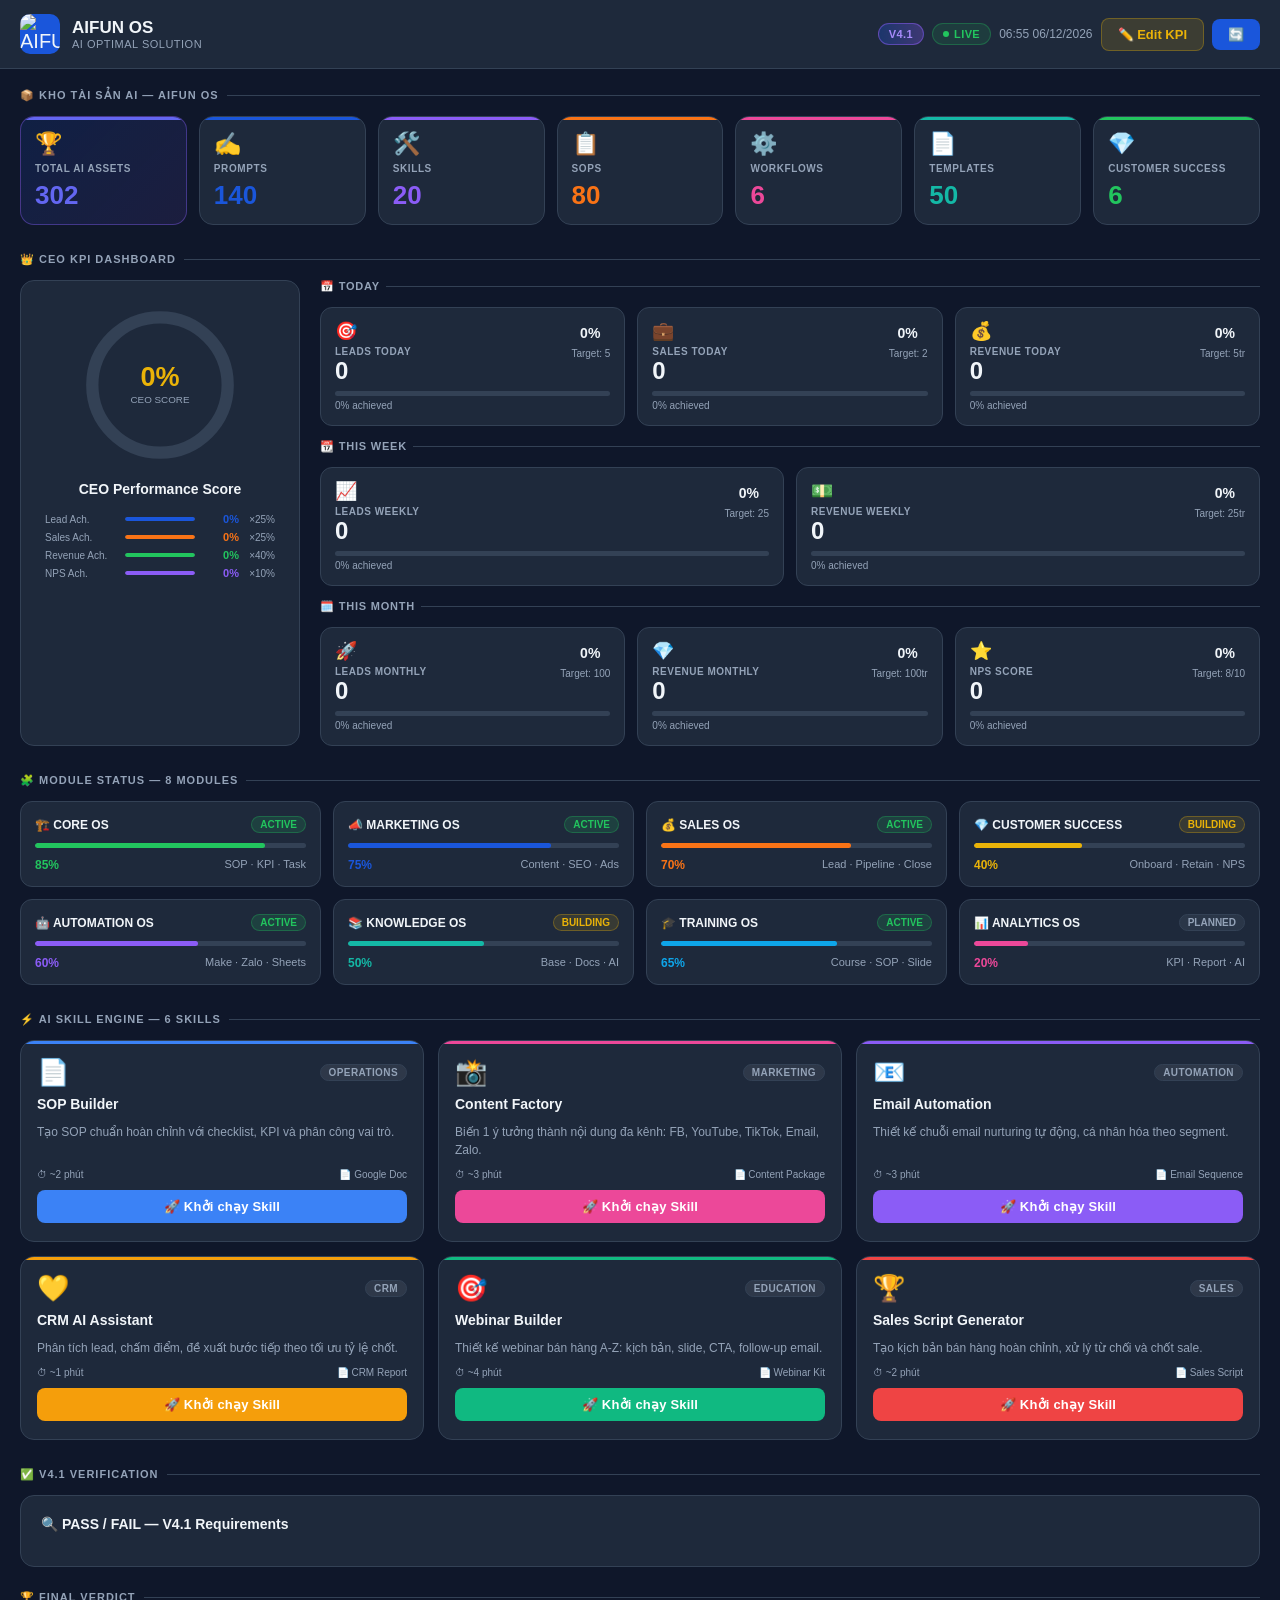
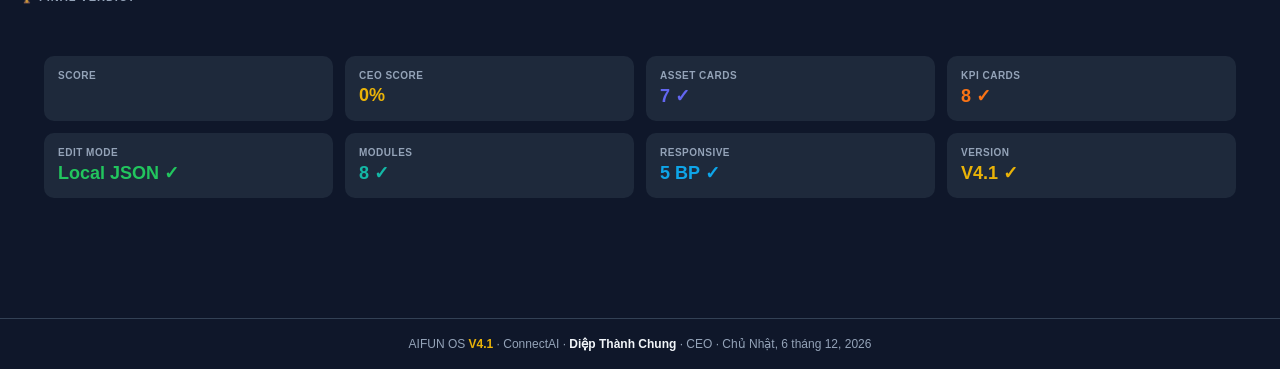
==== commit 9ca4e247: "fix: replace emoji with real logo.svg in header" ====
--- a/index.html
+++ b/index.html
@@ -268,14 +268,14 @@
   font-family:inherit;width:100%;transition:.15s;letter-spacing:.2px}
 .sk-btn:hover{opacity:.88;transform:translateY(-1px)}
 </style>
-<link rel="stylesheet" href="aifun-skill-engine/skill-modal.css">
+<link rel="stylesheet" href="skill-modal.css">
 </head>
 <body>
 
 <!-- HEADER -->
 <div class="hdr">
   <div class="hdr-left">
-    <div class="logo-box">🤖</div>
+    <div class="logo-box"><img src="logo.svg" alt="AIFUN" style="width:100%;height:100%;object-fit:contain;border-radius:10px;"></div>
     <div>
       <div style="font-size:17px;font-weight:800">AIFUN OS</div>
       <div style="font-size:11px;color:var(--muted);letter-spacing:.5px">AI OPTIMAL SOLUTION</div>
@@ -1048,9 +1048,9 @@
 </script>
 
 <!-- AIFUN Skill Engine — load order: config → skill-forms → skill-engine -->
-<script src="aifun-skill-engine/config.js"></script>
-<script src="aifun-skill-engine/skill-forms.js"></script>
-<script src="aifun-skill-engine/skill-engine.js"></script>
+<script src="config.js"></script>
+<script src="skill-forms.js"></script>
+<script src="skill-engine.js"></script>
 <script>
 document.addEventListener('DOMContentLoaded', function() {
   if (window.SkillEngine) {
--- a/skill-modal.css
+++ b/skill-modal.css
@@ -0,0 +1,318 @@
+/* ═══════════════════════════════════════════════════════════════
+   AIFUN OS — skill-modal.css
+   Styles cho: modal, form, loading, result, dashboard stats
+   Thêm vào cuối file style.css hiện tại của bạn
+   ═══════════════════════════════════════════════════════════════ */
+
+/* ── BACKDROP ─────────────────────────────────────────────────── */
+#se-modal-container {
+  display: none;
+  position: fixed; inset: 0; z-index: 9000;
+}
+#se-modal-container.active { display: block; }
+
+#se-backdrop {
+  position: fixed; inset: 0;
+  background: rgba(0, 0, 0, 0.65);
+  backdrop-filter: blur(4px);
+  animation: se-fade-in .2s ease;
+}
+
+/* ── MODAL ────────────────────────────────────────────────────── */
+#se-modal {
+  position: fixed;
+  top: 50%; left: 50%;
+  transform: translate(-50%, -50%);
+  width: min(680px, 96vw);
+  max-height: 92vh;
+  overflow-y: auto;
+  background: #1E293B;
+  border: 1px solid #334155;
+  border-radius: 20px;
+  box-shadow: 0 32px 80px rgba(0,0,0,.7);
+  animation: se-slide-up .25s ease;
+  scrollbar-width: thin;
+  scrollbar-color: #475569 transparent;
+}
+#se-modal::-webkit-scrollbar { width: 5px; }
+#se-modal::-webkit-scrollbar-thumb { background: #475569; border-radius: 99px; }
+
+@keyframes se-fade-in  { from { opacity: 0; } to { opacity: 1; } }
+@keyframes se-slide-up { from { opacity: 0; transform: translate(-50%,-46%); } to { opacity: 1; transform: translate(-50%,-50%); } }
+
+/* ── MODAL HEADER ─────────────────────────────────────────────── */
+.se-modal-header {
+  display: flex; align-items: flex-start; justify-content: space-between;
+  padding: 20px 24px 16px;
+  border-bottom: 1px solid #334155;
+  position: sticky; top: 0; background: #1E293B; z-index: 2;
+}
+.se-modal-title-wrap { display: flex; align-items: center; gap: 14px; }
+.se-modal-icon  { font-size: 32px; line-height: 1; }
+.se-modal-title { font-size: 20px; font-weight: 800; color: #F1F5F9; line-height: 1.2; }
+.se-modal-subtitle { font-size: 12px; color: #94A3B8; margin-top: 3px; }
+
+.se-close-btn {
+  background: none; border: none; cursor: pointer;
+  color: #64748B; font-size: 18px; padding: 4px 8px;
+  border-radius: 8px; line-height: 1; flex-shrink: 0;
+  transition: .15s;
+}
+.se-close-btn:hover { background: #334155; color: #F1F5F9; }
+
+/* ── STEP INDICATOR ───────────────────────────────────────────── */
+.se-steps {
+  display: flex; align-items: center; justify-content: center;
+  padding: 16px 24px; gap: 0;
+}
+.se-step {
+  display: flex; flex-direction: column; align-items: center; gap: 4px;
+  cursor: default; min-width: 72px;
+}
+.se-step span {
+  width: 30px; height: 30px; border-radius: 50%;
+  background: #334155; color: #64748B;
+  display: flex; align-items: center; justify-content: center;
+  font-size: 13px; font-weight: 800; transition: .3s;
+}
+.se-step small { font-size: 10px; color: #64748B; transition: .3s; white-space: nowrap; }
+.se-step.active span  { background: #1A56DB; color: #fff; box-shadow: 0 0 0 3px rgba(26,86,219,.3); }
+.se-step.active small { color: #60A5FA; }
+.se-step.completed span  { background: #22C55E; color: #fff; }
+.se-step.completed small { color: #4ADE80; }
+
+.se-step-line {
+  flex: 1; height: 2px; background: #334155;
+  margin: 0 6px; margin-bottom: 14px; transition: .4s;
+}
+.se-step-line.completed { background: #22C55E; }
+
+/* ── MODAL BODY ───────────────────────────────────────────────── */
+.se-modal-body { padding: 20px 24px 24px; }
+
+/* ── FORM ─────────────────────────────────────────────────────── */
+.se-field-grid {
+  display: grid;
+  grid-template-columns: 1fr 1fr;
+  gap: 14px;
+}
+@media (max-width: 560px) { .se-field-grid { grid-template-columns: 1fr; } }
+
+.se-field { display: flex; flex-direction: column; gap: 5px; }
+.se-field-full { grid-column: 1 / -1; }
+
+.se-label {
+  font-size: 12px; font-weight: 700; color: #94A3B8;
+  text-transform: uppercase; letter-spacing: .5px;
+}
+
+.se-input,
+.se-textarea,
+.se-select {
+  background: #0F172A; border: 1.5px solid #334155;
+  color: #F1F5F9; border-radius: 10px;
+  padding: 10px 14px; font-size: 14px; font-family: inherit;
+  outline: none; transition: .2s; width: 100%;
+}
+.se-textarea { resize: vertical; min-height: 80px; }
+.se-select   { cursor: pointer; }
+
+.se-input:focus,
+.se-textarea:focus,
+.se-select:focus {
+  border-color: #1A56DB;
+  box-shadow: 0 0 0 3px rgba(26,86,219,.2);
+}
+.se-input.se-input-error,
+.se-textarea.se-input-error,
+.se-select.se-input-error {
+  border-color: #EF4444;
+  box-shadow: 0 0 0 3px rgba(239,68,68,.15);
+}
+.se-input::placeholder,
+.se-textarea::placeholder { color: #475569; }
+
+/* Checkbox group */
+.se-checkbox-group {
+  display: flex; flex-wrap: wrap; gap: 8px; margin-top: 2px;
+}
+.se-check-label {
+  display: flex; align-items: center; gap: 6px;
+  padding: 6px 12px; background: #0F172A;
+  border: 1.5px solid #334155; border-radius: 8px;
+  font-size: 13px; color: #94A3B8; cursor: pointer; transition: .15s;
+}
+.se-check-label:hover { border-color: #1A56DB; color: #F1F5F9; }
+.se-checkbox { accent-color: #1A56DB; width: 14px; height: 14px; }
+
+/* Form error */
+.se-form-error {
+  background: rgba(239,68,68,.1); border: 1px solid rgba(239,68,68,.3);
+  color: #FCA5A5; border-radius: 8px; padding: 10px 14px;
+  font-size: 13px; margin-bottom: 14px; display: none;
+}
+
+/* ── BUTTONS ──────────────────────────────────────────────────── */
+.se-btn {
+  display: inline-flex; align-items: center; gap: 6px;
+  padding: 10px 20px; border-radius: 10px; font-size: 14px;
+  font-weight: 700; font-family: inherit; cursor: pointer;
+  border: none; text-decoration: none; transition: .2s;
+  white-space: nowrap; line-height: 1.4;
+}
+.se-btn-primary  { background: #1A56DB; color: #fff; }
+.se-btn-primary:hover  { background: #1649c0; transform: translateY(-1px); }
+.se-btn-secondary { background: #334155; color: #F1F5F9; }
+.se-btn-secondary:hover { background: #475569; }
+.se-btn-ghost    { background: transparent; color: #94A3B8; border: 1px solid #334155; }
+.se-btn-ghost:hover    { background: #334155; color: #F1F5F9; }
+.se-btn-success  { background: #22C55E; color: #0F172A; }
+.se-btn-success:hover  { background: #16a34a; }
+
+.se-form-actions {
+  display: flex; justify-content: flex-end; gap: 10px;
+  margin-top: 20px; padding-top: 16px;
+  border-top: 1px solid #334155;
+}
+
+/* ── LOADING STATE ────────────────────────────────────────────── */
+.se-loading {
+  display: flex; flex-direction: column; align-items: center;
+  padding: 24px 0; gap: 14px; text-align: center;
+}
+.se-spinner {
+  width: 52px; height: 52px;
+  border: 4px solid #334155;
+  border-top-color: #1A56DB;
+  border-radius: 50%;
+  animation: se-spin 1s linear infinite;
+}
+@keyframes se-spin { to { transform: rotate(360deg); } }
+
+.se-loading-title { font-size: 18px; font-weight: 800; color: #F1F5F9; }
+.se-loading-sub   { font-size: 13px; color: #94A3B8; max-width: 360px; }
+
+.se-loading-steps {
+  width: 100%; max-width: 400px;
+  display: flex; flex-direction: column; gap: 8px;
+  margin: 6px 0;
+}
+.se-ls-item {
+  display: flex; align-items: center; gap: 10px;
+  padding: 8px 14px; border-radius: 8px;
+  background: #0F172A; border: 1px solid #334155;
+  font-size: 13px; color: #64748B; transition: .3s;
+}
+.se-ls-item.active  { border-color: #1A56DB; color: #60A5FA; }
+.se-ls-item.done    { border-color: #22C55E; color: #4ADE80; }
+.se-ls-icon { font-size: 16px; width: 20px; text-align: center; }
+.se-loading-note {
+  font-size: 11px; color: #475569;
+  padding: 8px 14px; background: #0F172A;
+  border-radius: 8px; border: 1px solid #334155;
+  max-width: 400px;
+}
+
+/* ── RESULT STATE ─────────────────────────────────────────────── */
+.se-result { display: flex; flex-direction: column; gap: 16px; }
+
+.se-result-success {
+  display: flex; flex-direction: column; align-items: center;
+  padding: 20px; background: rgba(34,197,94,.07);
+  border: 1px solid rgba(34,197,94,.25); border-radius: 14px;
+  text-align: center; gap: 6px;
+}
+.se-result-check { font-size: 36px; }
+.se-result-msg   { font-size: 16px; font-weight: 800; color: #4ADE80; }
+.se-result-file  { font-size: 12px; color: #64748B; font-family: monospace; }
+
+.se-result-actions {
+  display: flex; flex-wrap: wrap; gap: 8px;
+}
+.se-result-actions .se-btn { flex: 1; min-width: 130px; justify-content: center; }
+
+.se-result-preview {
+  background: #0F172A; border: 1px solid #334155;
+  border-radius: 12px; overflow: hidden;
+}
+.se-result-preview-label {
+  padding: 10px 14px; font-size: 12px; font-weight: 700;
+  color: #94A3B8; border-bottom: 1px solid #334155;
+  background: #1E293B;
+}
+.se-result-preview-body {
+  padding: 14px; font-size: 13px; color: #CBD5E1;
+  line-height: 1.75; max-height: 200px; overflow-y: auto;
+  white-space: pre-wrap; font-family: 'Segoe UI', Arial, sans-serif;
+}
+
+.se-result-meta {
+  display: flex; gap: 16px; font-size: 11px; color: #475569; flex-wrap: wrap;
+}
+.se-result-bottom {
+  display: flex; gap: 8px; justify-content: flex-end;
+  padding-top: 8px; border-top: 1px solid #334155;
+}
+
+/* ── ERROR STATE ──────────────────────────────────────────────── */
+.se-error {
+  display: flex; flex-direction: column; align-items: center;
+  gap: 12px; padding: 24px 0; text-align: center;
+}
+.se-error-icon  { font-size: 40px; }
+.se-error-title { font-size: 18px; font-weight: 800; color: #FCA5A5; }
+.se-error-msg   { font-size: 13px; color: #94A3B8; max-width: 400px; line-height: 1.6; }
+
+/* ── TOAST ────────────────────────────────────────────────────── */
+.se-toast {
+  position: fixed; bottom: 24px; right: 24px; z-index: 9999;
+  padding: 12px 20px; border-radius: 10px; font-size: 14px; font-weight: 600;
+  background: #1E293B; border: 1px solid #334155; color: #F1F5F9;
+  box-shadow: 0 8px 24px rgba(0,0,0,.5);
+  transform: translateY(80px); opacity: 0; transition: .3s; pointer-events: none;
+  max-width: 320px;
+}
+.se-toast.show { transform: translateY(0); opacity: 1; }
+.se-toast-success { border-color: rgba(34,197,94,.5); color: #4ADE80; }
+.se-toast-warn    { border-color: rgba(234,179,8,.5);  color: #FDE047; }
+.se-toast-info    { border-color: rgba(96,165,250,.5); color: #60A5FA; }
+
+/* ── DASHBOARD STATS WIDGET ───────────────────────────────────── */
+.se-stats-widget {
+  background: #1E293B; border: 1px solid #334155;
+  border-radius: 14px; padding: 20px;
+}
+.se-stats-title {
+  font-size: 12px; font-weight: 700; color: #94A3B8;
+  text-transform: uppercase; letter-spacing: .8px;
+  margin-bottom: 16px; display: flex; align-items: center; gap: 8px;
+}
+.se-stats-title::after { content: ''; flex: 1; height: 1px; background: #334155; }
+
+.se-stats-grid {
+  display: grid; grid-template-columns: repeat(2, 1fr); gap: 10px;
+}
+@media (min-width: 600px) { .se-stats-grid { grid-template-columns: repeat(4, 1fr); } }
+
+.se-stat-card {
+  background: #0F172A; border: 1px solid #334155;
+  border-radius: 10px; padding: 14px; display: flex; flex-direction: column; gap: 4px;
+}
+.se-stat-label { font-size: 10px; color: #64748B; text-transform: uppercase; letter-spacing: .5px; }
+.se-stat-value { font-size: 28px; font-weight: 900; color: #60A5FA; line-height: 1; }
+.se-stat-sub   { font-size: 11px; color: #475569; }
+
+/* ── SKILLS LIST additions: add data attributes for engine ───── */
+/* Add to your existing .skill-card or .skill-item: */
+/*
+  data-skill-id="sop-builder"   ← matches SKILL_FORMS key
+  data-skill-launch             ← triggers SkillEngine.launch()
+*/
+
+/* ── RESPONSIVE ───────────────────────────────────────────────── */
+@media (max-width: 480px) {
+  #se-modal { border-radius: 16px 16px 0 0; top: auto; bottom: 0; transform: translate(-50%, 0); max-height: 95vh; width: 100%; }
+  @keyframes se-slide-up { from { opacity: 0; transform: translate(-50%, 40px); } to { opacity: 1; transform: translate(-50%, 0); } }
+  .se-form-actions { flex-direction: column-reverse; }
+  .se-btn { width: 100%; justify-content: center; }
+}
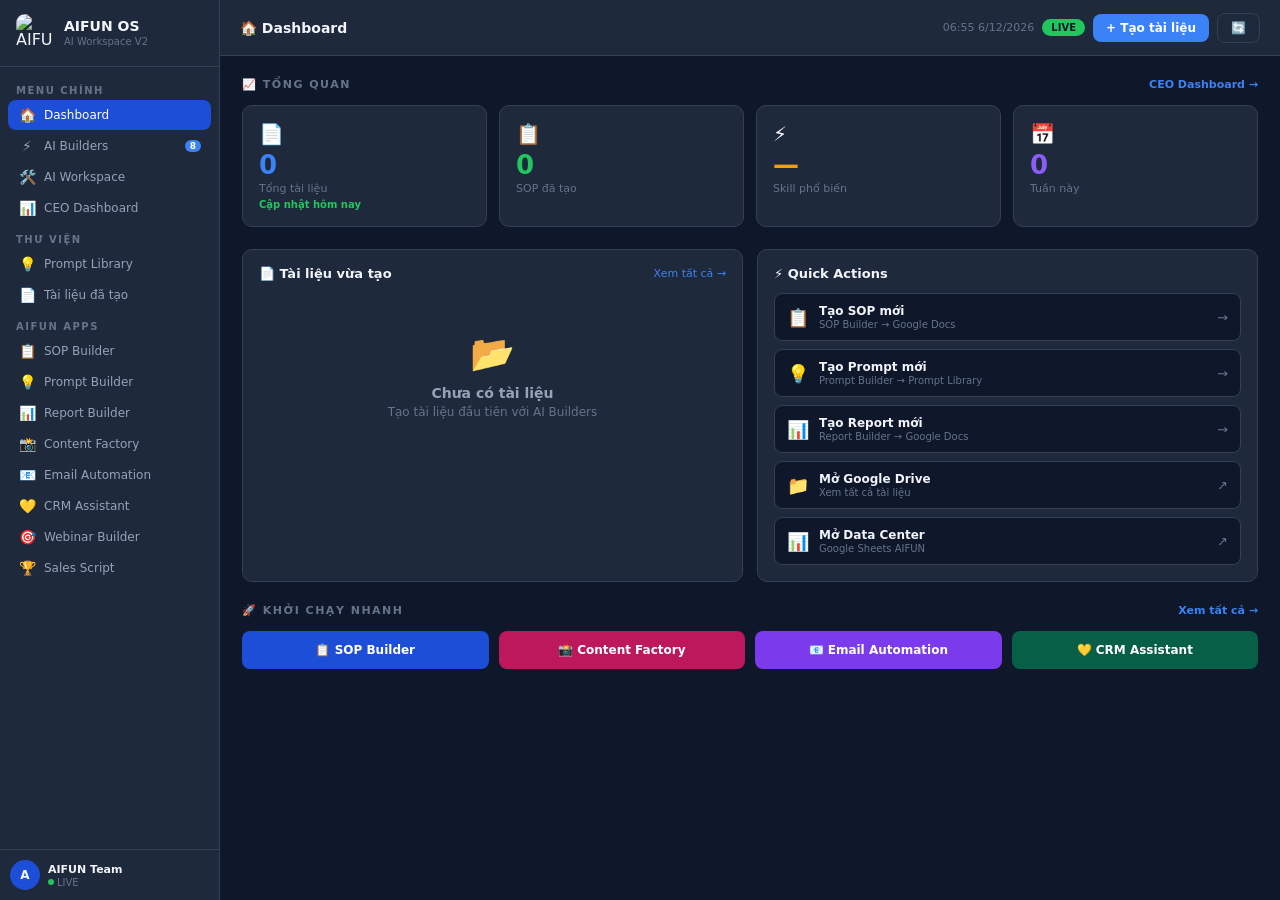
==== commit 7a5c4031: "fix: CEO Dashboard stats, DOCX export, column-aware doc rendering - loadAllData(): single GAS call f" ====
--- a/index.html
+++ b/index.html
@@ -2,1063 +2,1040 @@
 <html lang="vi">
 <head>
 <meta charset="UTF-8">
-<meta name="viewport" content="width=device-width, initial-scale=1.0">
-<title>AIFUN OS Dashboard V4.1</title>
+<meta name="viewport" content="width=device-width,initial-scale=1.0">
+<title>AIFUN OS — AI Workspace V2</title>
+<link rel="icon" href="favicon.svg">
+<link rel="stylesheet" href="skill-modal.css">
 <style>
-*{margin:0;padding:0;box-sizing:border-box}
 :root{
   --bg:#0F172A;--bg2:#1E293B;--bg3:#334155;
-  --primary:#1A56DB;--accent:#F97316;
-  --green:#22C55E;--yellow:#EAB308;--red:#EF4444;
-  --purple:#8B5CF6;--teal:#14B8A6;--pink:#EC4899;
-  --sky:#0EA5E9;--indigo:#6366F1;--amber:#F59E0B;
-  --text:#F1F5F9;--muted:#94A3B8;--border:#334155;
-}
-body{font-family:'Segoe UI',Arial,sans-serif;background:var(--bg);color:var(--text);min-height:100vh}
-
-/* ── HEADER ── */
-.hdr{background:var(--bg2);border-bottom:1px solid var(--border);padding:14px 20px;
+  --primary:#3B82F6;--primary-d:#1D4ED8;
+  --success:#22C55E;--warn:#F59E0B;--error:#EF4444;
+  --text:#F1F5F9;--text2:#94A3B8;--text3:#64748B;
+  --border:#334155;--sb:220px;--tb:56px;--r:10px;
+}
+*{box-sizing:border-box;margin:0;padding:0;}
+html,body{height:100%;overflow:hidden;}
+body{font-family:'Segoe UI',system-ui,sans-serif;background:var(--bg);color:var(--text);}
+button,input,select,textarea{font-family:inherit;}
+a{text-decoration:none;color:inherit;}
+
+/* ── APP ── */
+#app{display:flex;height:100vh;overflow:hidden;}
+
+/* ── SIDEBAR ── */
+.sidebar{
+  width:var(--sb);flex-shrink:0;
+  background:var(--bg2);border-right:1px solid var(--border);
+  display:flex;flex-direction:column;
+  transition:transform .25s ease;z-index:100;
+  overflow:hidden;
+}
+.sb-logo{padding:14px 16px;border-bottom:1px solid var(--border);display:flex;align-items:center;gap:10px;flex-shrink:0;}
+.sb-logo img{width:38px;height:38px;border-radius:9px;object-fit:contain;}
+.sb-logo-name{font-size:14px;font-weight:800;color:var(--text);line-height:1.1;}
+.sb-logo-sub{font-size:10px;color:var(--text3);margin-top:2px;}
+.sb-nav{flex:1;padding:8px;overflow-y:auto;}
+.sb-nav::-webkit-scrollbar{width:3px;}
+.sb-nav::-webkit-scrollbar-thumb{background:var(--border);border-radius:99px;}
+.sb-sec{font-size:10px;font-weight:700;color:var(--text3);letter-spacing:1.5px;text-transform:uppercase;padding:10px 8px 4px;}
+.sb-item{
+  display:flex;align-items:center;gap:8px;
+  padding:7px 10px;border-radius:8px;
+  cursor:pointer;color:var(--text2);
+  transition:.13s;margin-bottom:1px;
+  border:none;background:none;width:100%;text-align:left;
+}
+.sb-item:hover{background:var(--border);color:var(--text);}
+.sb-item.active{background:var(--primary-d);color:#fff;}
+.si-icon{font-size:14px;width:18px;text-align:center;flex-shrink:0;}
+.si-label{font-size:12px;font-weight:500;flex:1;white-space:nowrap;overflow:hidden;text-overflow:ellipsis;}
+.si-badge{background:var(--primary);color:#fff;font-size:9px;font-weight:700;padding:1px 5px;border-radius:99px;flex-shrink:0;}
+.sb-footer{padding:10px;border-top:1px solid var(--border);flex-shrink:0;}
+.sb-user{display:flex;align-items:center;gap:8px;}
+.sb-avatar{width:30px;height:30px;border-radius:50%;background:var(--primary-d);display:flex;align-items:center;justify-content:center;font-size:12px;font-weight:700;flex-shrink:0;}
+.sb-uname{font-size:11px;font-weight:600;color:var(--text);}
+.sb-ustatus{font-size:10px;color:var(--text3);display:flex;align-items:center;gap:3px;margin-top:1px;}
+.live-dot{width:6px;height:6px;border-radius:50%;background:var(--success);display:inline-block;}
+
+/* ── OVERLAY ── */
+.sb-overlay{display:none;position:fixed;inset:0;background:rgba(0,0,0,.6);z-index:90;}
+
+/* ── MAIN ── */
+.main-wrap{flex:1;display:flex;flex-direction:column;overflow:hidden;min-width:0;}
+
+/* ── TOPBAR ── */
+.topbar{
+  height:var(--tb);flex-shrink:0;
+  background:var(--bg2);border-bottom:1px solid var(--border);
   display:flex;align-items:center;justify-content:space-between;
-  position:sticky;top:0;z-index:50;flex-wrap:wrap;gap:10px}
-.hdr-left{display:flex;align-items:center;gap:12px}
-.logo-box{width:40px;height:40px;background:var(--primary);border-radius:10px;
-  display:flex;align-items:center;justify-content:center;font-size:20px}
-.hdr-right{display:flex;align-items:center;gap:8px;flex-wrap:wrap}
-.badge{padding:4px 10px;border-radius:99px;font-size:11px;font-weight:700;letter-spacing:.4px}
-.bver{background:linear-gradient(90deg,rgba(26,86,219,.3),rgba(139,92,246,.3));
-  border:1px solid rgba(139,92,246,.5);color:#a78bfa}
-.blive{background:rgba(34,197,94,.12);border:1px solid rgba(34,197,94,.3);
-  color:var(--green);display:flex;align-items:center;gap:5px}
-.dot{width:6px;height:6px;background:var(--green);border-radius:50%;animation:pulse 2s infinite}
-@keyframes pulse{0%,100%{opacity:1}50%{opacity:.4}}
-.bedit{background:rgba(234,179,8,.15);border:1px solid rgba(234,179,8,.4);
-  color:var(--yellow);display:none}
-body.edit-mode .bedit{display:flex}
-body.edit-mode .blive{display:none}
-.ts{font-size:12px;color:var(--muted)}
-
-.btn{border:none;cursor:pointer;font-family:inherit;font-weight:700;
-  border-radius:8px;padding:8px 16px;font-size:13px;
-  display:flex;align-items:center;gap:6px;transition:.2s;white-space:nowrap}
-.btn-edit{background:rgba(234,179,8,.15);color:var(--yellow);border:1px solid rgba(234,179,8,.3)}
-.btn-edit:hover{background:rgba(234,179,8,.25)}
-.btn-save{background:var(--green);color:#0F172A;display:none}
-.btn-save:hover{background:#16a34a}
-.btn-cancel{background:var(--bg3);color:var(--text);display:none}
-.btn-cancel:hover{background:var(--bg4,#475569)}
-.btn-ref{background:var(--primary);color:#fff}
-.btn-ref:hover{background:#1649c0}
-body.edit-mode .btn-edit{display:none}
-body.edit-mode .btn-save{display:flex}
-body.edit-mode .btn-cancel{display:flex}
-body.edit-mode .btn-ref{display:none}
-
-/* ── EDIT BANNER ── */
-.edit-banner{
-  background:rgba(234,179,8,.08);border:1px solid rgba(234,179,8,.3);
-  border-radius:10px;padding:10px 16px;margin-bottom:16px;
-  font-size:13px;color:var(--yellow);font-weight:500;
-  display:none;align-items:center;gap:8px;
-}
-body.edit-mode .edit-banner{display:flex}
-
-/* ── MAIN ── */
-.main{max-width:1440px;margin:0 auto;padding:20px 20px 60px}
-
-/* ── SECTION LABEL ── */
-.sl{font-size:11px;font-weight:700;color:var(--muted);letter-spacing:1px;
-  text-transform:uppercase;margin-bottom:14px;display:flex;align-items:center;gap:8px}
-.sl::after{content:'';flex:1;height:1px;background:var(--border)}
-
-/* ── ASSET CARDS ── */
-.asset-grid{display:grid;grid-template-columns:repeat(7,1fr);gap:12px;margin-bottom:28px}
-@media(max-width:1200px){.asset-grid{grid-template-columns:repeat(4,1fr)}}
-@media(max-width:700px){.asset-grid{grid-template-columns:repeat(2,1fr)}}
-@media(max-width:360px){.asset-grid{grid-template-columns:1fr}}
-
-.ac{background:var(--bg2);border:1px solid var(--border);border-radius:14px;
-  padding:16px 14px;display:flex;flex-direction:column;gap:8px;
-  position:relative;overflow:hidden;transition:.2s}
-.ac::before{content:'';position:absolute;top:0;left:0;right:0;height:3px;border-radius:14px 14px 0 0}
-.ac:hover{transform:translateY(-2px);box-shadow:0 8px 24px rgba(0,0,0,.3)}
-.ac.total{background:linear-gradient(135deg,rgba(26,86,219,.15),rgba(139,92,246,.1));
-  border-color:rgba(139,92,246,.4)}
-.ac-ico{font-size:22px;line-height:1}
-.ac-lbl{font-size:10px;font-weight:600;color:var(--muted);text-transform:uppercase;letter-spacing:.6px}
-.ac-val{font-size:26px;font-weight:900;line-height:1}
-
-/* Asset edit input — shown only in edit mode */
-.ac-edit{display:none;margin-top:6px;padding-top:8px;border-top:1px solid var(--border)}
-body.edit-mode .ac-edit{display:block}
-body.edit-mode .ac-val{font-size:18px}
-
-.ac-inp{width:100%;background:var(--bg3);border:1px solid var(--border);
-  color:var(--text);padding:6px 10px;border-radius:6px;font-size:14px;
-  font-weight:700;outline:none;font-family:inherit;transition:.2s}
-.ac-inp:focus{border-color:var(--primary);box-shadow:0 0 0 2px rgba(26,86,219,.2)}
-
-/* card colors */
-.c0::before{background:var(--indigo)}.c0:hover{border-color:var(--indigo)}
-.c1::before{background:var(--primary)}.c1:hover{border-color:var(--primary)}
-.c2::before{background:var(--purple)}.c2:hover{border-color:var(--purple)}
-.c3::before{background:var(--accent)}.c3:hover{border-color:var(--accent)}
-.c4::before{background:var(--pink)}.c4:hover{border-color:var(--pink)}
-.c5::before{background:var(--teal)}.c5:hover{border-color:var(--teal)}
-.c6::before{background:var(--green)}.c6:hover{border-color:var(--green)}
-
-/* ── CEO WRAP ── */
-.ceo-wrap{display:grid;grid-template-columns:280px 1fr;gap:20px;margin-bottom:28px}
-@media(max-width:960px){.ceo-wrap{grid-template-columns:1fr}}
-
-/* CEO Score */
-.score-card{background:var(--bg2);border:1px solid var(--border);border-radius:14px;
-  padding:24px;display:flex;flex-direction:column;align-items:center;gap:16px}
-.gauge-svg{width:160px;height:160px}
-.gauge-bg{fill:none;stroke:var(--bg3);stroke-width:10}
-.gauge-fill{fill:none;stroke-width:10;stroke-linecap:round;
-  stroke-dasharray:345.4;stroke-dashoffset:345.4;
-  transform:rotate(-90deg);transform-origin:50% 50%;
-  transition:stroke-dashoffset 1s ease,stroke .4s ease}
-.score-title{font-size:14px;font-weight:800;text-align:center}
-.score-breakdown{width:100%;display:flex;flex-direction:column;gap:6px}
-.sb-row{display:flex;align-items:center;gap:8px}
-.sb-name{font-size:10px;color:var(--muted);width:72px;flex-shrink:0}
-.sb-bar{flex:1;height:4px;background:var(--bg3);border-radius:99px;overflow:hidden}
-.sb-fill{height:100%;border-radius:99px;transition:width .8s ease}
-.sb-pct{font-size:11px;font-weight:700;width:36px;text-align:right;flex-shrink:0}
-.sb-wt{font-size:10px;color:var(--muted);width:28px;text-align:right;flex-shrink:0}
-
-/* KPI area */
-.kpi-area{display:flex;flex-direction:column;gap:14px}
-.kpi-row-label{font-size:11px;font-weight:700;color:var(--muted);
-  text-transform:uppercase;letter-spacing:.8px;display:flex;align-items:center;gap:6px}
-.kpi-row-label::after{content:'';flex:1;height:1px;background:var(--border)}
-.kpi-sub-grid{display:grid;gap:12px}
-.kpi-3{grid-template-columns:repeat(3,1fr)}
-.kpi-2{grid-template-columns:repeat(2,1fr)}
-.kpi-3b{grid-template-columns:repeat(3,1fr)}
-@media(max-width:900px){
-  .kpi-3,.kpi-3b{grid-template-columns:repeat(2,1fr)}
-  .kpi-2{grid-template-columns:1fr 1fr}
-}
-@media(max-width:500px){.kpi-3,.kpi-2,.kpi-3b{grid-template-columns:1fr}}
-
-/* KPI Card */
-.kc{background:var(--bg2);border:1px solid var(--border);border-radius:12px;
-  padding:14px;transition:.2s}
-.kc:hover{transform:translateY(-1px);box-shadow:0 6px 18px rgba(0,0,0,.25)}
-
-/* Display mode content */
-.kc-display{display:flex;flex-direction:column;gap:8px}
-.kc-top{display:flex;align-items:flex-start;justify-content:space-between;gap:8px}
-.kc-left{display:flex;flex-direction:column;gap:2px}
-.kc-ico{font-size:18px;line-height:1;margin-bottom:4px}
-.kc-lbl{font-size:10px;font-weight:600;color:var(--muted);text-transform:uppercase;letter-spacing:.5px}
-.kc-val{font-size:24px;font-weight:900;line-height:1}
-.kc-right{display:flex;flex-direction:column;align-items:flex-end;gap:4px}
-.kc-ach{font-size:14px;font-weight:800;padding:3px 10px;border-radius:8px;white-space:nowrap}
-.kc-tgt{font-size:10px;color:var(--muted)}
-.kc-bar-wrap{display:flex;flex-direction:column;gap:4px}
-.kc-bar{height:5px;background:var(--bg3);border-radius:99px;overflow:hidden}
-.kc-fill{height:100%;border-radius:99px;transition:width .6s ease,background .4s ease}
-.kc-bar-label{font-size:10px;color:var(--muted)}
-.ach-g{background:rgba(34,197,94,.15);color:var(--green)}
-.ach-y{background:rgba(234,179,8,.12);color:var(--yellow)}
-.ach-r{background:rgba(239,68,68,.1);color:var(--red)}
-
-/* Edit mode content */
-.kc-edit{display:none;flex-direction:column;gap:8px}
-body.edit-mode .kc-display{display:none}
-body.edit-mode .kc-edit{display:flex}
-.kc-edit-head{display:flex;align-items:center;gap:6px;padding-bottom:6px;
-  border-bottom:1px solid var(--border)}
-.kc-edit-head .ico{font-size:16px}
-.kc-edit-head .lbl{font-size:11px;font-weight:700;color:var(--muted);text-transform:uppercase;letter-spacing:.5px}
-.edit-row{display:grid;grid-template-columns:1fr 1fr;gap:8px}
-.ef{display:flex;flex-direction:column;gap:3px}
-.ef-label{font-size:10px;font-weight:600;color:var(--muted)}
-.kc-inp{background:var(--bg3);border:1px solid var(--border);color:var(--text);
-  padding:7px 10px;border-radius:6px;font-size:14px;font-weight:700;
-  width:100%;outline:none;font-family:inherit;transition:.2s}
-.kc-inp:focus{border-color:var(--primary);box-shadow:0 0 0 2px rgba(26,86,219,.2)}
-.kc-inp::placeholder{color:var(--bg4,#475569);font-weight:400}
-
-/* ── MODULES ── */
-.mod-grid{display:grid;grid-template-columns:repeat(4,1fr);gap:12px;margin-bottom:28px}
-@media(max-width:900px){.mod-grid{grid-template-columns:repeat(2,1fr)}}
-@media(max-width:480px){.mod-grid{grid-template-columns:1fr}}
-.mc{background:var(--bg2);border:1px solid var(--border);border-radius:12px;
-  padding:14px;display:flex;flex-direction:column;gap:10px}
-.mc-head{display:flex;align-items:center;justify-content:space-between}
-.mc-name{font-size:12px;font-weight:700}
-.mt{font-size:10px;padding:2px 8px;border-radius:99px;font-weight:600}
-.ta{background:rgba(34,197,94,.15);color:var(--green);border:1px solid rgba(34,197,94,.3)}
-.tb{background:rgba(234,179,8,.12);color:var(--yellow);border:1px solid rgba(234,179,8,.3)}
-.tp{background:rgba(148,163,184,.1);color:var(--muted);border:1px solid var(--border)}
-.pb{height:5px;background:var(--bg3);border-radius:99px;overflow:hidden}
-.pf{height:100%;border-radius:99px}
-.mc-foot{display:flex;justify-content:space-between}
-.mc-pct{font-size:12px;font-weight:700}
-.mc-sub{font-size:11px;color:var(--muted)}
-
-/* ── PASS / FAIL ── */
-.pf-panel{background:var(--bg2);border:1px solid var(--border);border-radius:14px;
-  padding:20px;margin-bottom:24px}
-.pf-title{font-size:14px;font-weight:800;margin-bottom:14px;display:flex;align-items:center;gap:8px}
-.pf-list{display:flex;flex-direction:column;gap:7px}
-.pi{display:flex;align-items:center;gap:10px;padding:9px 12px;
-  border-radius:8px;font-size:12px;font-weight:500}
-.pi-ok{background:rgba(34,197,94,.07);border:1px solid rgba(34,197,94,.2)}
-.pi-no{background:rgba(239,68,68,.07);border:1px solid rgba(239,68,68,.2)}
-.pi .pb2{font-size:10px;font-weight:800;padding:2px 8px;border-radius:4px;
-  margin-left:auto;letter-spacing:.4px}
-.pp{background:rgba(34,197,94,.2);color:var(--green)}
-.pf2{background:rgba(239,68,68,.2);color:var(--red)}
-
-/* ── FINAL VERDICT ── */
-.vd{border-radius:14px;padding:22px;border:2px solid transparent;margin-bottom:24px}
-.vd-ok{background:rgba(34,197,94,.06);border-color:rgba(34,197,94,.4)}
-.vd-no{background:rgba(239,68,68,.05);border-color:rgba(239,68,68,.4)}
-.vd-title{font-size:18px;font-weight:900;margin-bottom:14px}
-.vd-grid{display:grid;grid-template-columns:repeat(4,1fr);gap:12px}
-@media(max-width:700px){.vd-grid{grid-template-columns:repeat(2,1fr)}}
-@media(max-width:400px){.vd-grid{grid-template-columns:1fr}}
-.vi{background:var(--bg2);border-radius:10px;padding:14px}
-.vi-lbl{font-size:10px;color:var(--muted);font-weight:600;text-transform:uppercase;
-  letter-spacing:.5px;margin-bottom:4px}
-.vi-val{font-size:18px;font-weight:900}
-.vd-ts{margin-top:12px;font-size:11px;color:var(--muted);line-height:1.8}
-
-/* ── FOOTER ── */
-.footer{text-align:center;padding:18px;font-size:12px;
-  color:var(--muted);border-top:1px solid var(--border)}
+  padding:0 20px;gap:10px;
+}
+.tb-left{display:flex;align-items:center;gap:10px;}
+.menu-btn{display:none;background:none;border:none;color:var(--text2);font-size:18px;cursor:pointer;padding:4px;}
+.tb-title{font-size:14px;font-weight:700;color:var(--text);}
+.tb-right{display:flex;align-items:center;gap:8px;}
+.tb-clock{font-size:11px;color:var(--text3);}
+.live-badge{background:var(--success);color:#0F172A;font-size:10px;font-weight:700;padding:3px 9px;border-radius:99px;}
+.btn{padding:7px 13px;border-radius:8px;font-size:12px;font-weight:600;border:none;cursor:pointer;transition:.13s;}
+.btn-p{background:var(--primary);color:#fff;}
+.btn-p:hover{background:var(--primary-d);}
+.btn-g{background:transparent;color:var(--text2);border:1px solid var(--border);}
+.btn-g:hover{background:var(--border);color:var(--text);}
+
+/* ── CONTENT ── */
+.main-content{flex:1;overflow-y:auto;}
+.main-content::-webkit-scrollbar{width:4px;}
+.main-content::-webkit-scrollbar-thumb{background:var(--border);border-radius:99px;}
+.page{display:none;padding:22px;animation:fadeIn .2s ease;}
+.page.active{display:block;}
+@keyframes fadeIn{from{opacity:0;transform:translateY(5px);}to{opacity:1;transform:translateY(0);}}
+
+/* ── SECTION HEADER ── */
+.sec-hdr{display:flex;align-items:flex-end;justify-content:space-between;margin-bottom:14px;}
+.sec-title{font-size:11px;font-weight:700;color:var(--text3);letter-spacing:1.5px;text-transform:uppercase;}
+.sec-link{font-size:11px;color:var(--primary);cursor:pointer;font-weight:600;}
+.sec-heading{font-size:20px;font-weight:800;margin-top:3px;}
+.sec-sub{font-size:13px;color:var(--text3);margin-top:3px;}
+
+/* ── STATS ── */
+.stats-grid{display:grid;grid-template-columns:repeat(4,1fr);gap:12px;margin-bottom:22px;}
+.stat-card{background:var(--bg2);border:1px solid var(--border);border-radius:var(--r);padding:16px;}
+.stat-icon{font-size:20px;margin-bottom:6px;}
+.stat-num{font-size:26px;font-weight:900;color:var(--primary);line-height:1;}
+.stat-lbl{font-size:11px;color:var(--text3);margin-top:4px;}
+.stat-chg{font-size:10px;color:var(--success);margin-top:4px;font-weight:600;}
+.sc-green .stat-num{color:var(--success);}
+.sc-orange .stat-num{color:var(--warn);}
+.sc-purple .stat-num{color:#8B5CF6;}
+
+/* ── GRID LAYOUTS ── */
+.two-col{display:grid;grid-template-columns:1fr 1fr;gap:14px;margin-bottom:22px;}
+.three-col{display:grid;grid-template-columns:repeat(3,1fr);gap:12px;margin-bottom:22px;}
+
+/* ── PANEL ── */
+.panel{background:var(--bg2);border:1px solid var(--border);border-radius:var(--r);padding:16px;}
+.panel-title{font-size:13px;font-weight:700;color:var(--text);margin-bottom:12px;display:flex;align-items:center;justify-content:space-between;}
+.panel-title a,.panel-title span{font-size:11px;color:var(--primary);cursor:pointer;font-weight:500;}
+
+/* ── DOC ROW ── */
+.doc-row{display:flex;align-items:center;gap:8px;padding:7px 0;border-bottom:1px solid var(--bg);}
+.doc-row:last-child{border-bottom:none;}
+.doc-ico{font-size:14px;flex-shrink:0;}
+.doc-name{font-size:12px;color:var(--text);flex:1;overflow:hidden;text-overflow:ellipsis;white-space:nowrap;}
+.doc-skill{font-size:10px;color:var(--text3);flex-shrink:0;}
+.doc-date{font-size:10px;color:var(--text3);flex-shrink:0;}
+
+/* ── QUICK ACTIONS ── */
+.qa-btn{display:flex;align-items:center;gap:10px;padding:10px 12px;background:var(--bg);border-radius:8px;margin-bottom:8px;cursor:pointer;border:1px solid var(--border);transition:.13s;width:100%;text-align:left;}
+.qa-btn:hover{border-color:var(--primary);}
+.qa-btn:last-child{margin-bottom:0;}
+.qa-ico{font-size:18px;flex-shrink:0;}
+.qa-text{font-size:12px;font-weight:600;color:var(--text);}
+.qa-sub{font-size:10px;color:var(--text3);margin-top:1px;}
+.qa-arrow{margin-left:auto;color:var(--text3);font-size:13px;}
+
+/* ── QUICK LAUNCH ROW ── */
+.ql-grid{display:grid;grid-template-columns:repeat(4,1fr);gap:10px;margin-bottom:22px;}
+.ql-btn{padding:12px;border-radius:8px;font-size:12px;font-weight:700;border:none;cursor:pointer;display:flex;align-items:center;justify-content:center;gap:6px;transition:.13s;color:#fff;}
+.ql-btn:hover{opacity:.88;transform:translateY(-1px);}
+
+/* ── BUILDERS GRID ── */
+.builders-grid{display:grid;grid-template-columns:repeat(4,1fr);gap:14px;}
+.bc{background:var(--bg2);border:1px solid var(--border);border-radius:12px;padding:18px;cursor:pointer;transition:.15s;display:flex;flex-direction:column;gap:8px;}
+.bc:hover{border-color:var(--primary);transform:translateY(-2px);box-shadow:0 8px 24px rgba(0,0,0,.3);}
+.bc-hdr{display:flex;align-items:flex-start;justify-content:space-between;}
+.bc-icon{font-size:28px;}
+.bc-tag{font-size:9px;font-weight:700;padding:2px 7px;border-radius:4px;text-transform:uppercase;letter-spacing:.5px;}
+.t-ops{background:rgba(59,130,246,.15);color:#60A5FA;}
+.t-mkt{background:rgba(236,72,153,.15);color:#F472B6;}
+.t-auto{background:rgba(139,92,246,.15);color:#A78BFA;}
+.t-crm{background:rgba(245,158,11,.15);color:#FCD34D;}
+.t-edu{background:rgba(34,197,94,.15);color:#4ADE80;}
+.t-sales{background:rgba(239,68,68,.15);color:#F87171;}
+.t-ai{background:rgba(6,182,212,.15);color:#22D3EE;}
+.bc-name{font-size:14px;font-weight:700;color:var(--text);}
+.bc-desc{font-size:11px;color:var(--text3);line-height:1.5;flex:1;}
+.bc-meta{display:flex;align-items:center;justify-content:space-between;}
+.bc-time{font-size:10px;color:var(--text3);}
+.bc-out{font-size:10px;color:var(--text3);}
+.bc-btn{width:100%;padding:8px;border-radius:7px;font-size:12px;font-weight:600;border:none;cursor:pointer;margin-top:4px;transition:.13s;color:#fff;}
+.bc-btn:hover{opacity:.88;}
+
+/* ── AI WORKSPACE ── */
+.ws-intro{background:var(--bg2);border:1px solid var(--border);border-radius:var(--r);padding:20px;margin-bottom:20px;}
+.ws-intro h2{font-size:20px;font-weight:800;margin-bottom:4px;}
+.ws-intro p{font-size:13px;color:var(--text2);}
+.tools-grid{display:grid;grid-template-columns:repeat(3,1fr);gap:12px;margin-bottom:22px;}
+.tool-card{background:var(--bg2);border:1px solid var(--border);border-radius:12px;padding:18px;cursor:pointer;transition:.15s;display:flex;align-items:center;gap:14px;color:inherit;}
+.tool-card:hover{border-color:var(--primary);transform:translateY(-1px);}
+.tc-icon{font-size:30px;flex-shrink:0;}
+.tc-name{font-size:14px;font-weight:700;color:var(--text);margin-bottom:2px;}
+.tc-desc{font-size:11px;color:var(--text3);}
+.tc-arrow{margin-left:auto;color:var(--text3);font-size:14px;flex-shrink:0;}
+
+/* ── CEO DASHBOARD ── */
+.ceo-grid-3{display:grid;grid-template-columns:repeat(3,1fr);gap:12px;margin-bottom:20px;}
+.ceo-card{background:var(--bg2);border:1px solid var(--border);border-radius:var(--r);padding:18px;text-align:center;}
+.cc-icon{font-size:26px;margin-bottom:8px;}
+.cc-num{font-size:34px;font-weight:900;color:var(--primary);line-height:1;}
+.cc-lbl{font-size:12px;color:var(--text3);margin-top:6px;}
+.cc-sub{font-size:11px;color:var(--text2);margin-top:3px;}
+.ceo-card.cc-green .cc-num{color:var(--success);}
+.ceo-card.cc-orange .cc-num{color:var(--warn);}
+.ceo-card.cc-purple .cc-num{color:#8B5CF6;}
+.skill-bar-row{display:flex;align-items:center;gap:10px;margin-bottom:10px;}
+.sb-label{font-size:12px;color:var(--text2);min-width:150px;overflow:hidden;text-overflow:ellipsis;white-space:nowrap;}
+.sb-track{flex:1;height:8px;background:var(--bg);border-radius:99px;overflow:hidden;}
+.sb-fill{height:100%;border-radius:99px;background:var(--primary);transition:width 1s ease;}
+.sb-count{font-size:11px;color:var(--text3);min-width:28px;text-align:right;}
+.refresh-btn{background:var(--bg);border:1px solid var(--border);color:var(--text2);padding:7px 14px;border-radius:8px;font-size:11px;cursor:pointer;transition:.13s;}
+.refresh-btn:hover{border-color:var(--primary);color:var(--primary);}
+
+/* ── PROMPT LIBRARY ── */
+.prompt-tb{display:flex;align-items:center;gap:10px;margin-bottom:14px;flex-wrap:wrap;}
+.prompt-search{flex:1;min-width:180px;background:var(--bg2);border:1px solid var(--border);border-radius:8px;padding:8px 12px;font-size:13px;color:var(--text);outline:none;}
+.prompt-search:focus{border-color:var(--primary);}
+.prompt-grid{display:grid;grid-template-columns:repeat(auto-fill,minmax(280px,1fr));gap:12px;}
+.prompt-card{background:var(--bg2);border:1px solid var(--border);border-radius:var(--r);padding:14px;}
+.pc-title{font-size:13px;font-weight:700;color:var(--text);margin-bottom:4px;overflow:hidden;display:-webkit-box;-webkit-line-clamp:1;-webkit-box-orient:vertical;}
+.pc-body{font-size:12px;color:var(--text3);line-height:1.5;margin-bottom:10px;overflow:hidden;display:-webkit-box;-webkit-line-clamp:2;-webkit-box-orient:vertical;}
+.pc-footer{display:flex;align-items:center;gap:6px;}
+.pc-tag{background:var(--bg);border:1px solid var(--border);border-radius:4px;padding:2px 7px;font-size:10px;color:var(--text3);}
+.pc-actions{margin-left:auto;display:flex;gap:4px;}
+.pc-btn{background:none;border:none;cursor:pointer;font-size:14px;padding:4px;border-radius:4px;}
+.pc-btn:hover{background:var(--border);}
+
+/* ── DOCUMENTS TABLE ── */
+.docs-wrap{background:var(--bg2);border:1px solid var(--border);border-radius:var(--r);overflow:hidden;}
+.docs-table{width:100%;border-collapse:collapse;}
+.docs-table th{background:var(--bg);color:var(--text3);font-size:10px;font-weight:700;text-transform:uppercase;letter-spacing:1px;padding:10px 14px;text-align:left;border-bottom:1px solid var(--border);}
+.docs-table td{padding:10px 14px;border-bottom:1px solid var(--bg);font-size:12px;color:var(--text2);vertical-align:middle;}
+.docs-table tr:last-child td{border-bottom:none;}
+.docs-table tr:hover td{background:rgba(59,130,246,.04);}
+.docs-table a{color:var(--primary);}
+.docs-table a:hover{text-decoration:underline;}
+.s-badge{display:inline-block;padding:2px 8px;border-radius:99px;font-size:10px;font-weight:700;}
+.s-active{background:rgba(34,197,94,.15);color:var(--success);}
+.s-gen{background:rgba(59,130,246,.15);color:#60A5FA;}
+
+/* ── MODAL ── */
+.modal-overlay{position:fixed;inset:0;background:rgba(0,0,0,.6);z-index:500;display:none;align-items:center;justify-content:center;padding:20px;}
+.modal-overlay.open{display:flex;}
+.modal-box{background:var(--bg2);border:1px solid var(--border);border-radius:14px;width:100%;max-width:520px;padding:24px;max-height:90vh;overflow-y:auto;}
+.modal-title{font-size:16px;font-weight:800;margin-bottom:16px;}
+.form-group{margin-bottom:14px;}
+.form-label{font-size:10px;font-weight:700;color:var(--text3);text-transform:uppercase;letter-spacing:1px;display:block;margin-bottom:6px;}
+.form-input,.form-textarea,.form-select{width:100%;background:var(--bg);border:1px solid var(--border);border-radius:8px;padding:9px 12px;font-size:13px;color:var(--text);outline:none;}
+.form-input:focus,.form-textarea:focus,.form-select:focus{border-color:var(--primary);}
+.form-textarea{min-height:90px;resize:vertical;}
+.modal-actions{display:flex;gap:8px;justify-content:flex-end;margin-top:16px;}
 
 /* ── TOAST ── */
-.toast{position:fixed;bottom:22px;right:22px;background:var(--bg2);
-  border:1px solid var(--border);color:var(--text);padding:11px 18px;
-  border-radius:10px;font-size:13px;font-weight:500;
-  box-shadow:0 8px 24px rgba(0,0,0,.4);transform:translateY(80px);opacity:0;
-  transition:.3s;z-index:999;max-width:300px}
-.toast.show{transform:translateY(0);opacity:1}
-.toast.ok{border-color:rgba(34,197,94,.5);color:var(--green)}
-.toast.sv{border-color:rgba(234,179,8,.5);color:var(--yellow)}
-
-/* ── SKILL CARDS ── */
-.sk-grid{display:grid;grid-template-columns:repeat(3,1fr);gap:14px;margin-bottom:28px}
-@media(max-width:900px){.sk-grid{grid-template-columns:repeat(2,1fr)}}
-@media(max-width:500px){.sk-grid{grid-template-columns:1fr}}
-.sk-card{background:var(--bg2);border:1px solid var(--border);border-radius:14px;
-  padding:18px 16px;display:flex;flex-direction:column;gap:10px;
-  position:relative;overflow:hidden;transition:.2s;cursor:pointer}
-.sk-card::before{content:'';position:absolute;top:0;left:0;right:0;height:3px;
-  border-radius:14px 14px 0 0;background:var(--sk-color,var(--primary))}
-.sk-card:hover{transform:translateY(-2px);box-shadow:0 8px 28px rgba(0,0,0,.35);
-  border-color:var(--sk-color,var(--primary))}
-.sk-head{display:flex;align-items:center;justify-content:space-between;gap:8px}
-.sk-ico{font-size:26px;line-height:1}
-.sk-cat{font-size:10px;font-weight:700;padding:2px 8px;border-radius:99px;
-  background:rgba(255,255,255,.07);color:var(--muted);border:1px solid var(--border);
-  letter-spacing:.4px}
-.sk-name{font-size:14px;font-weight:800;line-height:1.3}
-.sk-desc{font-size:12px;color:var(--muted);line-height:1.5;flex:1}
-.sk-meta{display:flex;align-items:center;justify-content:space-between;
-  font-size:10px;color:var(--muted)}
-.sk-btn{background:var(--sk-color,var(--primary));color:#fff;border:none;
-  cursor:pointer;padding:9px 0;border-radius:8px;font-size:13px;font-weight:700;
-  font-family:inherit;width:100%;transition:.15s;letter-spacing:.2px}
-.sk-btn:hover{opacity:.88;transform:translateY(-1px)}
+.toast{position:fixed;bottom:24px;right:24px;background:var(--bg2);border:1px solid var(--border);border-radius:10px;padding:12px 16px;font-size:13px;color:var(--text);z-index:9999;transform:translateY(80px);opacity:0;transition:.3s;max-width:320px;pointer-events:none;}
+.toast.show{transform:translateY(0);opacity:1;}
+.toast.success{border-color:var(--success);}
+.toast.error{border-color:var(--error);}
+.toast.warn{border-color:var(--warn);}
+
+/* ── EMPTY STATE ── */
+.empty{text-align:center;padding:40px 20px;color:var(--text3);}
+.empty .e-icon{font-size:36px;margin-bottom:10px;}
+.empty .e-title{font-size:14px;font-weight:700;color:var(--text2);margin-bottom:4px;}
+.empty .e-desc{font-size:12px;}
+
+/* ── RESPONSIVE ── */
+@media(max-width:960px){
+  .sidebar{position:fixed;left:0;top:0;height:100vh;transform:translateX(-100%);}
+  .sidebar.open{transform:translateX(0);}
+  .sb-overlay.open{display:block;}
+  .menu-btn{display:block;}
+  .stats-grid{grid-template-columns:repeat(2,1fr);}
+  .builders-grid{grid-template-columns:repeat(2,1fr);}
+  .ql-grid{grid-template-columns:repeat(2,1fr);}
+  .ceo-grid-3{grid-template-columns:repeat(2,1fr);}
+  .tools-grid{grid-template-columns:repeat(2,1fr);}
+}
+@media(max-width:600px){
+  .stats-grid,.two-col,.three-col,.ceo-grid-3,.ql-grid{grid-template-columns:1fr;}
+  .builders-grid,.tools-grid{grid-template-columns:1fr;}
+  .page{padding:14px;}
+  .topbar{padding:0 14px;}
+  .tb-clock{display:none;}
+}
 </style>
-<link rel="stylesheet" href="skill-modal.css">
 </head>
 <body>
-
-<!-- HEADER -->
-<div class="hdr">
-  <div class="hdr-left">
-    <div class="logo-box"><img src="logo.svg" alt="AIFUN" style="width:100%;height:100%;object-fit:contain;border-radius:10px;"></div>
+<div id="app">
+
+<!-- ════════════════════════════════════════════════ -->
+<!-- SIDEBAR                                         -->
+<!-- ════════════════════════════════════════════════ -->
+<aside id="sidebar" class="sidebar">
+  <div class="sb-logo">
+    <img src="logo.svg" alt="AIFUN">
     <div>
-      <div style="font-size:17px;font-weight:800">AIFUN OS</div>
-      <div style="font-size:11px;color:var(--muted);letter-spacing:.5px">AI OPTIMAL SOLUTION</div>
+      <div class="sb-logo-name">AIFUN OS</div>
+      <div class="sb-logo-sub">AI Workspace V2</div>
     </div>
   </div>
-  <div class="hdr-right">
-    <div class="badge bver">V4.1</div>
-    <div class="badge blive"><span class="dot"></span>LIVE</div>
-    <div class="badge bedit">✏️ EDIT MODE</div>
-    <div class="ts" id="tsEl"></div>
-    <button class="btn btn-edit" id="btnEdit" onclick="enterEdit()">✏️ Edit KPI</button>
-    <button class="btn btn-save" id="btnSave" onclick="saveEdit()">💾 Lưu</button>
-    <button class="btn btn-cancel" id="btnCancel" onclick="cancelEdit()">↩️ Huỷ</button>
-    <button class="btn btn-ref" onclick="refreshDisplay()">🔄</button>
+  <nav class="sb-nav">
+    <div class="sb-sec">Menu chính</div>
+    <button class="sb-item active" data-nav="dashboard"><span class="si-icon">🏠</span><span class="si-label">Dashboard</span></button>
+    <button class="sb-item" data-nav="builders"><span class="si-icon">⚡</span><span class="si-label">AI Builders</span><span class="si-badge">8</span></button>
+    <button class="sb-item" data-nav="workspace"><span class="si-icon">🛠️</span><span class="si-label">AI Workspace</span></button>
+    <button class="sb-item" data-nav="ceo"><span class="si-icon">📊</span><span class="si-label">CEO Dashboard</span></button>
+
+    <div class="sb-sec">Thư viện</div>
+    <button class="sb-item" data-nav="prompts"><span class="si-icon">💡</span><span class="si-label">Prompt Library</span></button>
+    <button class="sb-item" data-nav="documents"><span class="si-icon">📄</span><span class="si-label">Tài liệu đã tạo</span></button>
+
+    <div class="sb-sec">AIFUN Apps</div>
+    <button class="sb-item" onclick="launchSkill('sop-builder')"><span class="si-icon">📋</span><span class="si-label">SOP Builder</span></button>
+    <button class="sb-item" onclick="launchSkill('prompt-builder')"><span class="si-icon">💡</span><span class="si-label">Prompt Builder</span></button>
+    <button class="sb-item" onclick="launchSkill('report-builder')"><span class="si-icon">📊</span><span class="si-label">Report Builder</span></button>
+    <button class="sb-item" onclick="launchSkill('content-factory')"><span class="si-icon">📸</span><span class="si-label">Content Factory</span></button>
+    <button class="sb-item" onclick="launchSkill('email-automation')"><span class="si-icon">📧</span><span class="si-label">Email Automation</span></button>
+    <button class="sb-item" onclick="launchSkill('crm-ai-assistant')"><span class="si-icon">💛</span><span class="si-label">CRM Assistant</span></button>
+    <button class="sb-item" onclick="launchSkill('webinar-builder')"><span class="si-icon">🎯</span><span class="si-label">Webinar Builder</span></button>
+    <button class="sb-item" onclick="launchSkill('sales-script-generator')"><span class="si-icon">🏆</span><span class="si-label">Sales Script</span></button>
+  </nav>
+  <div class="sb-footer">
+    <div class="sb-user">
+      <div class="sb-avatar">A</div>
+      <div>
+        <div class="sb-uname">AIFUN Team</div>
+        <div class="sb-ustatus"><span class="live-dot"></span>LIVE</div>
+      </div>
+    </div>
+  </div>
+</aside>
+
+<div id="sb-overlay" class="sb-overlay"></div>
+
+<!-- ════════════════════════════════════════════════ -->
+<!-- MAIN WRAP                                        -->
+<!-- ════════════════════════════════════════════════ -->
+<div class="main-wrap">
+
+  <!-- TOPBAR -->
+  <header class="topbar">
+    <div class="tb-left">
+      <button class="menu-btn" onclick="toggleSb()">☰</button>
+      <div class="tb-title" id="tb-title">🏠 Dashboard</div>
+    </div>
+    <div class="tb-right">
+      <span class="tb-clock" id="tb-clock"></span>
+      <span class="live-badge">LIVE</span>
+      <button class="btn btn-p" onclick="launchSkill('sop-builder')">+ Tạo tài liệu</button>
+      <button class="btn btn-g" onclick="refreshAll()" title="Làm mới">🔄</button>
+    </div>
+  </header>
+
+  <!-- PAGES -->
+  <main class="main-content">
+
+    <!-- ══════════════════════════════════════ -->
+    <!-- PAGE: DASHBOARD                       -->
+    <!-- ══════════════════════════════════════ -->
+    <div id="page-dashboard" class="page active">
+
+      <div class="sec-hdr">
+        <div><div class="sec-title">📈 Tổng quan</div></div>
+        <span class="sec-link" onclick="navTo('ceo')">CEO Dashboard →</span>
+      </div>
+      <div class="stats-grid">
+        <div class="stat-card">
+          <div class="stat-icon">📄</div>
+          <div class="stat-num" id="ds-total">—</div>
+          <div class="stat-lbl">Tổng tài liệu</div>
+          <div class="stat-chg" id="ds-today-txt">Đang tải...</div>
+        </div>
+        <div class="stat-card sc-green">
+          <div class="stat-icon">📋</div>
+          <div class="stat-num" id="ds-sop">—</div>
+          <div class="stat-lbl">SOP đã tạo</div>
+        </div>
+        <div class="stat-card sc-orange">
+          <div class="stat-icon">⚡</div>
+          <div class="stat-num" id="ds-top">—</div>
+          <div class="stat-lbl">Skill phổ biến</div>
+        </div>
+        <div class="stat-card sc-purple">
+          <div class="stat-icon">📅</div>
+          <div class="stat-num" id="ds-week">—</div>
+          <div class="stat-lbl">Tuần này</div>
+        </div>
+      </div>
+
+      <div class="two-col">
+        <div class="panel">
+          <div class="panel-title">📄 Tài liệu vừa tạo <span onclick="navTo('documents')">Xem tất cả →</span></div>
+          <div id="recent-docs">
+            <div class="empty"><div class="e-icon">📂</div><div class="e-title">Chưa có tài liệu</div><div class="e-desc">Tạo tài liệu đầu tiên với AI Builders</div></div>
+          </div>
+        </div>
+        <div class="panel">
+          <div class="panel-title">⚡ Quick Actions</div>
+          <button class="qa-btn" onclick="launchSkill('sop-builder')">
+            <span class="qa-ico">📋</span><div><div class="qa-text">Tạo SOP mới</div><div class="qa-sub">SOP Builder → Google Docs</div></div><span class="qa-arrow">→</span>
+          </button>
+          <button class="qa-btn" onclick="launchSkill('prompt-builder')">
+            <span class="qa-ico">💡</span><div><div class="qa-text">Tạo Prompt mới</div><div class="qa-sub">Prompt Builder → Prompt Library</div></div><span class="qa-arrow">→</span>
+          </button>
+          <button class="qa-btn" onclick="launchSkill('report-builder')">
+            <span class="qa-ico">📊</span><div><div class="qa-text">Tạo Report mới</div><div class="qa-sub">Report Builder → Google Docs</div></div><span class="qa-arrow">→</span>
+          </button>
+          <button class="qa-btn" onclick="window.open('https://drive.google.com','_blank')">
+            <span class="qa-ico">📁</span><div><div class="qa-text">Mở Google Drive</div><div class="qa-sub">Xem tất cả tài liệu</div></div><span class="qa-arrow">↗</span>
+          </button>
+          <button class="qa-btn" onclick="openDataCenter()">
+            <span class="qa-ico">📊</span><div><div class="qa-text">Mở Data Center</div><div class="qa-sub">Google Sheets AIFUN</div></div><span class="qa-arrow">↗</span>
+          </button>
+        </div>
+      </div>
+
+      <div class="sec-hdr"><div class="sec-title">🚀 Khởi chạy nhanh</div><span class="sec-link" onclick="navTo('builders')">Xem tất cả →</span></div>
+      <div class="ql-grid">
+        <button class="ql-btn" style="background:#1D4ED8;" onclick="launchSkill('sop-builder')">📋 SOP Builder</button>
+        <button class="ql-btn" style="background:#BE185D;" onclick="launchSkill('content-factory')">📸 Content Factory</button>
+        <button class="ql-btn" style="background:#7C3AED;" onclick="launchSkill('email-automation')">📧 Email Automation</button>
+        <button class="ql-btn" style="background:#065F46;" onclick="launchSkill('crm-ai-assistant')">💛 CRM Assistant</button>
+      </div>
+
+    </div>
+
+    <!-- ══════════════════════════════════════ -->
+    <!-- PAGE: AI BUILDERS                     -->
+    <!-- ══════════════════════════════════════ -->
+    <div id="page-builders" class="page">
+      <div class="sec-hdr" style="margin-bottom:20px;">
+        <div>
+          <div class="sec-title">⚡ AI Builders</div>
+          <div class="sec-heading">8 Công cụ AI chuyên biệt</div>
+          <div class="sec-sub">Chọn skill phù hợp → điền form → nhận tài liệu hoàn chỉnh trong ~2 phút</div>
+        </div>
+      </div>
+      <div class="builders-grid">
+
+        <div class="bc" onclick="launchSkill('sop-builder')">
+          <div class="bc-hdr"><div class="bc-icon">📋</div><span class="bc-tag t-ops">OPERATIONS</span></div>
+          <div class="bc-name">SOP Builder</div>
+          <div class="bc-desc">Tạo SOP chuẩn hoàn chỉnh với checklist, KPI và phân công vai trò rõ ràng</div>
+          <div class="bc-meta"><span class="bc-time">⏱ ~2 phút</span><span class="bc-out">📄 Google Doc</span></div>
+          <button class="bc-btn" style="background:#1D4ED8;">🚀 Khởi chạy</button>
+        </div>
+
+        <div class="bc" onclick="launchSkill('prompt-builder')">
+          <div class="bc-hdr"><div class="bc-icon">💡</div><span class="bc-tag t-ai">AI</span></div>
+          <div class="bc-name">Prompt Builder</div>
+          <div class="bc-desc">Tạo prompt AI chuyên nghiệp, tối ưu cho Claude, ChatGPT, Gemini</div>
+          <div class="bc-meta"><span class="bc-time">⏱ ~1 phút</span><span class="bc-out">💡 Prompt</span></div>
+          <button class="bc-btn" style="background:#0891B2;">🚀 Khởi chạy</button>
+        </div>
+
+        <div class="bc" onclick="launchSkill('report-builder')">
+          <div class="bc-hdr"><div class="bc-icon">📊</div><span class="bc-tag t-ops">OPERATIONS</span></div>
+          <div class="bc-name">Report Builder</div>
+          <div class="bc-desc">Tạo báo cáo kinh doanh chuyên nghiệp: doanh thu, KPI, phân tích chiến lược</div>
+          <div class="bc-meta"><span class="bc-time">⏱ ~3 phút</span><span class="bc-out">📊 Report</span></div>
+          <button class="bc-btn" style="background:#1D4ED8;">🚀 Khởi chạy</button>
+        </div>
+
+        <div class="bc" onclick="launchSkill('content-factory')">
+          <div class="bc-hdr"><div class="bc-icon">📸</div><span class="bc-tag t-mkt">MARKETING</span></div>
+          <div class="bc-name">Content Factory</div>
+          <div class="bc-desc">Biến 1 ý tưởng thành nội dung đa kênh: FB, YouTube, TikTok, Email, Zalo</div>
+          <div class="bc-meta"><span class="bc-time">⏱ ~3 phút</span><span class="bc-out">📦 Package</span></div>
+          <button class="bc-btn" style="background:#BE185D;">🚀 Khởi chạy</button>
+        </div>
+
+        <div class="bc" onclick="launchSkill('email-automation')">
+          <div class="bc-hdr"><div class="bc-icon">📧</div><span class="bc-tag t-auto">AUTOMATION</span></div>
+          <div class="bc-name">Email Automation</div>
+          <div class="bc-desc">Thiết kế chuỗi email nurturing tự động, cá nhân hóa theo từng segment</div>
+          <div class="bc-meta"><span class="bc-time">⏱ ~3 phút</span><span class="bc-out">✉️ Sequence</span></div>
+          <button class="bc-btn" style="background:#7C3AED;">🚀 Khởi chạy</button>
+        </div>
+
+        <div class="bc" onclick="launchSkill('crm-ai-assistant')">
+          <div class="bc-hdr"><div class="bc-icon">💛</div><span class="bc-tag t-crm">CRM</span></div>
+          <div class="bc-name">CRM Assistant</div>
+          <div class="bc-desc">Phân tích lead, chấm điểm, đề xuất bước tiếp theo tối ưu tỷ lệ chốt</div>
+          <div class="bc-meta"><span class="bc-time">⏱ ~1 phút</span><span class="bc-out">📋 CRM Report</span></div>
+          <button class="bc-btn" style="background:#B45309;">🚀 Khởi chạy</button>
+        </div>
+
+        <div class="bc" onclick="launchSkill('webinar-builder')">
+          <div class="bc-hdr"><div class="bc-icon">🎯</div><span class="bc-tag t-edu">EDUCATION</span></div>
+          <div class="bc-name">Webinar Builder</div>
+          <div class="bc-desc">Thiết kế webinar bán hàng A-Z: kịch bản, slide, CTA, follow-up email</div>
+          <div class="bc-meta"><span class="bc-time">⏱ ~4 phút</span><span class="bc-out">🎬 Webinar Kit</span></div>
+          <button class="bc-btn" style="background:#065F46;">🚀 Khởi chạy</button>
+        </div>
+
+        <div class="bc" onclick="launchSkill('sales-script-generator')">
+          <div class="bc-hdr"><div class="bc-icon">🏆</div><span class="bc-tag t-sales">SALES</span></div>
+          <div class="bc-name">Sales Script Builder</div>
+          <div class="bc-desc">Tạo kịch bản bán hàng hoàn chỉnh, xử lý từ chối và chốt sale hiệu quả</div>
+          <div class="bc-meta"><span class="bc-time">⏱ ~2 phút</span><span class="bc-out">📜 Script</span></div>
+          <button class="bc-btn" style="background:#991B1B;">🚀 Khởi chạy</button>
+        </div>
+
+      </div>
+    </div>
+
+    <!-- ══════════════════════════════════════ -->
+    <!-- PAGE: AI WORKSPACE                    -->
+    <!-- ══════════════════════════════════════ -->
+    <div id="page-workspace" class="page">
+      <div class="ws-intro">
+        <h2>🛠️ AI Workspace</h2>
+        <p>Truy cập nhanh các công cụ AI và nền tảng làm việc quan trọng nhất — click để mở trong tab mới.</p>
+      </div>
+
+      <div class="sec-title" style="margin-bottom:12px;">🤖 AI Tools</div>
+      <div class="tools-grid">
+        <a class="tool-card" href="https://chat.openai.com" target="_blank" rel="noopener">
+          <div class="tc-icon">🤖</div><div><div class="tc-name">ChatGPT</div><div class="tc-desc">OpenAI · GPT-4o · chat.openai.com</div></div><span class="tc-arrow">↗</span>
+        </a>
+        <a class="tool-card" href="https://claude.ai" target="_blank" rel="noopener">
+          <div class="tc-icon">🧠</div><div><div class="tc-name">Claude</div><div class="tc-desc">Anthropic · Claude Sonnet · claude.ai</div></div><span class="tc-arrow">↗</span>
+        </a>
+        <a class="tool-card" href="https://gemini.google.com" target="_blank" rel="noopener">
+          <div class="tc-icon">✨</div><div><div class="tc-name">Gemini</div><div class="tc-desc">Google · Gemini Pro · gemini.google.com</div></div><span class="tc-arrow">↗</span>
+        </a>
+      </div>
+
+      <div class="sec-title" style="margin-bottom:12px;">🎨 Design & Productivity</div>
+      <div class="tools-grid">
+        <a class="tool-card" href="https://canva.com" target="_blank" rel="noopener">
+          <div class="tc-icon">🎨</div><div><div class="tc-name">Canva</div><div class="tc-desc">Thiết kế đồ họa, slide, poster · canva.com</div></div><span class="tc-arrow">↗</span>
+        </a>
+        <a class="tool-card" href="https://notion.so" target="_blank" rel="noopener">
+          <div class="tc-icon">📝</div><div><div class="tc-name">Notion</div><div class="tc-desc">Wiki, docs, database · notion.so</div></div><span class="tc-arrow">↗</span>
+        </a>
+        <a class="tool-card" href="https://github.com" target="_blank" rel="noopener">
+          <div class="tc-icon">🐙</div><div><div class="tc-name">GitHub</div><div class="tc-desc">Version control, code hosting · github.com</div></div><span class="tc-arrow">↗</span>
+        </a>
+      </div>
+
+      <div class="sec-title" style="margin-bottom:12px;">☁️ Google Workspace & Automation</div>
+      <div class="tools-grid">
+        <a class="tool-card" href="https://drive.google.com" target="_blank" rel="noopener">
+          <div class="tc-icon">📁</div><div><div class="tc-name">Google Drive</div><div class="tc-desc">Lưu trữ & chia sẻ tài liệu · drive.google.com</div></div><span class="tc-arrow">↗</span>
+        </a>
+        <a class="tool-card" id="ws-sheets-link" href="https://sheets.google.com" target="_blank" rel="noopener">
+          <div class="tc-icon">📊</div><div><div class="tc-name">Google Sheets</div><div class="tc-desc">AIFUN DATA CENTER · sheets.google.com</div></div><span class="tc-arrow">↗</span>
+        </a>
+        <a class="tool-card" href="https://make.com" target="_blank" rel="noopener">
+          <div class="tc-icon">⚙️</div><div><div class="tc-name">Make.com</div><div class="tc-desc">Automation workflow · make.com</div></div><span class="tc-arrow">↗</span>
+        </a>
+      </div>
+    </div>
+
+    <!-- ══════════════════════════════════════ -->
+    <!-- PAGE: CEO DASHBOARD                   -->
+    <!-- ══════════════════════════════════════ -->
+    <div id="page-ceo" class="page">
+      <div class="sec-hdr" style="margin-bottom:20px;align-items:flex-start;">
+        <div>
+          <div class="sec-title">📊 CEO Dashboard</div>
+          <div class="sec-heading">Tổng quan hoạt động AI</div>
+          <div class="sec-sub">Dữ liệu từ Google Sheets AIFUN DATA CENTER</div>
+        </div>
+        <button class="refresh-btn" onclick="loadCEOStats()">🔄 Làm mới</button>
+      </div>
+
+      <div class="sec-title" style="margin-bottom:12px;">📁 Tài liệu theo loại</div>
+      <div class="ceo-grid-3">
+        <div class="ceo-card"><div class="cc-icon">📋</div><div class="cc-num" id="ceo-sop">—</div><div class="cc-lbl">Tổng SOP</div><div class="cc-sub">SOP Builder</div></div>
+        <div class="ceo-card cc-purple"><div class="cc-icon">💡</div><div class="cc-num" id="ceo-prompt">—</div><div class="cc-lbl">Tổng Prompt</div><div class="cc-sub">Prompt Builder</div></div>
+        <div class="ceo-card cc-orange"><div class="cc-icon">📊</div><div class="cc-num" id="ceo-report">—</div><div class="cc-lbl">Tổng Reports</div><div class="cc-sub">Report Builder</div></div>
+      </div>
+
+      <div class="sec-title" style="margin-bottom:12px;">📅 Theo thời gian</div>
+      <div class="ceo-grid-3">
+        <div class="ceo-card cc-green"><div class="cc-icon">☀️</div><div class="cc-num" id="ceo-today">—</div><div class="cc-lbl">Hôm nay</div><div class="cc-sub" id="ceo-today-date">—</div></div>
+        <div class="ceo-card"><div class="cc-icon">📅</div><div class="cc-num" id="ceo-week">—</div><div class="cc-lbl">Tuần này</div><div class="cc-sub" id="ceo-week-lbl">—</div></div>
+        <div class="ceo-card cc-orange"><div class="cc-icon">🗓️</div><div class="cc-num" id="ceo-month">—</div><div class="cc-lbl">Tháng này</div><div class="cc-sub" id="ceo-month-lbl">—</div></div>
+      </div>
+
+      <div class="two-col">
+        <div class="panel">
+          <div class="panel-title">⚡ Top Skill sử dụng</div>
+          <div id="ceo-skill-bars"><div class="empty"><div class="e-icon">⏳</div><div class="e-title">Đang tải...</div></div></div>
+        </div>
+        <div class="panel">
+          <div class="panel-title">📄 Tài liệu gần nhất</div>
+          <div id="ceo-recent"><div class="empty"><div class="e-icon">⏳</div><div class="e-title">Đang tải...</div></div></div>
+        </div>
+      </div>
+    </div>
+
+    <!-- ══════════════════════════════════════ -->
+    <!-- PAGE: PROMPT LIBRARY                  -->
+    <!-- ══════════════════════════════════════ -->
+    <div id="page-prompts" class="page">
+      <div class="sec-hdr" style="margin-bottom:16px;">
+        <div>
+          <div class="sec-title">💡 Prompt Library</div>
+          <div class="sec-heading">Thư viện Prompt AI</div>
+        </div>
+        <button class="btn btn-p" onclick="openAddPromptModal()">+ Thêm Prompt</button>
+      </div>
+      <div class="prompt-tb">
+        <input id="promptSearch" class="prompt-search" type="text" placeholder="🔍 Tìm kiếm prompt..." oninput="filterPrompts()">
+        <select id="promptCatFilter" class="form-select" style="width:160px;" onchange="filterPrompts()">
+          <option value="">Tất cả danh mục</option>
+          <option>Marketing</option><option>Sales</option><option>Operations</option>
+          <option>HR</option><option>Finance</option><option>Education</option><option>Other</option>
+        </select>
+      </div>
+      <div id="promptList" class="prompt-grid"></div>
+    </div>
+
+    <!-- ══════════════════════════════════════ -->
+    <!-- PAGE: DOCUMENTS                       -->
+    <!-- ══════════════════════════════════════ -->
+    <div id="page-documents" class="page">
+      <div class="sec-hdr" style="margin-bottom:16px;">
+        <div>
+          <div class="sec-title">📄 Tài liệu đã tạo</div>
+          <div class="sec-heading">GENERATED_DOCUMENTS</div>
+        </div>
+        <button class="refresh-btn" onclick="loadDocuments()">🔄 Làm mới</button>
+      </div>
+      <div class="docs-wrap">
+        <table class="docs-table">
+          <thead><tr><th>ID</th><th>Skill</th><th>Tên tài liệu</th><th>Google Docs</th><th>Ngày tạo</th><th>Status</th></tr></thead>
+          <tbody id="docs-tbody"><tr><td colspan="6"><div class="empty"><div class="e-icon">⏳</div><div class="e-title">Đang tải...</div></div></td></tr></tbody>
+        </table>
+      </div>
+    </div>
+
+  </main>
+</div><!-- end main-wrap -->
+
+</div><!-- end #app -->
+
+<!-- TOAST -->
+<div id="toast" class="toast"></div>
+
+<!-- PROMPT MODAL -->
+<div id="promptModal" class="modal-overlay">
+  <div class="modal-box">
+    <div class="modal-title" id="promptModalTitle">Thêm Prompt mới</div>
+    <div class="form-group"><label class="form-label">Tiêu đề *</label><input id="promptTitle" class="form-input" type="text" placeholder="VD: Viết email chào hàng chuyên nghiệp"></div>
+    <div class="form-group"><label class="form-label">Danh mục</label>
+      <select id="promptCat" class="form-select"><option>Marketing</option><option>Sales</option><option>Operations</option><option>HR</option><option>Finance</option><option>Education</option><option>Other</option></select>
+    </div>
+    <div class="form-group"><label class="form-label">Nội dung Prompt *</label><textarea id="promptBody" class="form-textarea" placeholder="Nhập nội dung prompt..."></textarea></div>
+    <div class="form-group"><label class="form-label">Tags (cách nhau bằng dấu phẩy)</label><input id="promptTags" class="form-input" type="text" placeholder="VD: email, sales, B2B"></div>
+    <div class="modal-actions">
+      <button class="btn btn-g" onclick="closePromptModal()">Huỷ</button>
+      <button class="btn btn-p" onclick="savePrompt()">Lưu Prompt</button>
+    </div>
   </div>
 </div>
 
-<div class="main">
-
-  <!-- EDIT BANNER -->
-  <div class="edit-banner">
-    ✏️ <strong>Chế độ chỉnh sửa</strong> — Nhập số liệu trực tiếp vào các ô bên dưới. Nhấn <strong>💾 Lưu</strong> để ghi dữ liệu, <strong>↩️ Huỷ</strong> để bỏ thay đổi.
+<!-- DELETE PROMPT MODAL -->
+<div id="deletePromptModal" class="modal-overlay">
+  <div class="modal-box" style="max-width:400px;">
+    <div class="modal-title">Xoá Prompt?</div>
+    <p style="font-size:13px;color:var(--text2);margin-bottom:16px;">Hành động này không thể hoàn tác.</p>
+    <div class="modal-actions">
+      <button class="btn btn-g" onclick="closeDeletePromptModal()">Huỷ</button>
+      <button class="btn" style="background:var(--error);color:#fff;" onclick="confirmDeletePrompt()">Xoá</button>
+    </div>
   </div>
-
-  <!-- AI ASSETS -->
-  <div class="sl">📦 Kho tài sản AI — AIFUN OS</div>
-  <div class="asset-grid">
-
-    <div class="ac c0 total">
-      <div class="ac-ico">🏆</div>
-      <div class="ac-lbl">Total AI Assets</div>
-      <div class="ac-val" id="v-total" style="color:var(--indigo)">302</div>
-    </div>
-
-    <div class="ac c1">
-      <div class="ac-ico">✍️</div>
-      <div class="ac-lbl">Prompts</div>
-      <div class="ac-val" id="v-prompts" style="color:var(--primary)">140</div>
-      <div class="ac-edit">
-        <input class="ac-inp" type="number" id="ea-prompts" min="0" oninput="onAssetEdit()">
-      </div>
-    </div>
-
-    <div class="ac c2">
-      <div class="ac-ico">🛠️</div>
-      <div class="ac-lbl">Skills</div>
-      <div class="ac-val" id="v-skills" style="color:var(--purple)">20</div>
-      <div class="ac-edit">
-        <input class="ac-inp" type="number" id="ea-skills" min="0" oninput="onAssetEdit()">
-      </div>
-    </div>
-
-    <div class="ac c3">
-      <div class="ac-ico">📋</div>
-      <div class="ac-lbl">SOPs</div>
-      <div class="ac-val" id="v-sops" style="color:var(--accent)">80</div>
-      <div class="ac-edit">
-        <input class="ac-inp" type="number" id="ea-sops" min="0" oninput="onAssetEdit()">
-      </div>
-    </div>
-
-    <div class="ac c4">
-      <div class="ac-ico">⚙️</div>
-      <div class="ac-lbl">Workflows</div>
-      <div class="ac-val" id="v-workflows" style="color:var(--pink)">6</div>
-      <div class="ac-edit">
-        <input class="ac-inp" type="number" id="ea-workflows" min="0" oninput="onAssetEdit()">
-      </div>
-    </div>
-
-    <div class="ac c5">
-      <div class="ac-ico">📄</div>
-      <div class="ac-lbl">Templates</div>
-      <div class="ac-val" id="v-templates" style="color:var(--teal)">50</div>
-      <div class="ac-edit">
-        <input class="ac-inp" type="number" id="ea-templates" min="0" oninput="onAssetEdit()">
-      </div>
-    </div>
-
-    <div class="ac c6">
-      <div class="ac-ico">💎</div>
-      <div class="ac-lbl">Customer Success</div>
-      <div class="ac-val" id="v-cs" style="color:var(--green)">6</div>
-      <div class="ac-edit">
-        <input class="ac-inp" type="number" id="ea-cs" min="0" oninput="onAssetEdit()">
-      </div>
-    </div>
-
-  </div>
-
-  <!-- CEO KPI DASHBOARD -->
-  <div class="sl">👑 CEO KPI Dashboard</div>
-  <div class="ceo-wrap">
-
-    <!-- GAUGE -->
-    <div class="score-card">
-      <svg class="gauge-svg" viewBox="0 0 130 130">
-        <circle class="gauge-bg" cx="65" cy="65" r="55"/>
-        <circle id="gaugeFill" class="gauge-fill" cx="65" cy="65" r="55"
-          stroke="var(--yellow)"/>
-        <text id="gaugePct" x="65" y="58"
-          style="font-size:22px;font-weight:900;fill:var(--yellow);text-anchor:middle;dominant-baseline:central">0%</text>
-        <text x="65" y="80"
-          style="font-size:8px;fill:var(--muted);text-anchor:middle">CEO SCORE</text>
-      </svg>
-      <div class="score-title">CEO Performance Score</div>
-      <div class="score-breakdown">
-        <div class="sb-row">
-          <div class="sb-name">Lead Ach.</div>
-          <div class="sb-bar"><div class="sb-fill" id="sb-lead" style="background:var(--primary)"></div></div>
-          <div class="sb-pct" id="sp-lead" style="color:var(--primary)">0%</div>
-          <div class="sb-wt">×25%</div>
-        </div>
-        <div class="sb-row">
-          <div class="sb-name">Sales Ach.</div>
-          <div class="sb-bar"><div class="sb-fill" id="sb-sales" style="background:var(--accent)"></div></div>
-          <div class="sb-pct" id="sp-sales" style="color:var(--accent)">0%</div>
-          <div class="sb-wt">×25%</div>
-        </div>
-        <div class="sb-row">
-          <div class="sb-name">Revenue Ach.</div>
-          <div class="sb-bar"><div class="sb-fill" id="sb-rev" style="background:var(--green)"></div></div>
-          <div class="sb-pct" id="sp-rev" style="color:var(--green)">0%</div>
-          <div class="sb-wt">×40%</div>
-        </div>
-        <div class="sb-row">
-          <div class="sb-name">NPS Ach.</div>
-          <div class="sb-bar"><div class="sb-fill" id="sb-nps" style="background:var(--purple)"></div></div>
-          <div class="sb-pct" id="sp-nps" style="color:var(--purple)">0%</div>
-          <div class="sb-wt">×10%</div>
-        </div>
-      </div>
-    </div>
-
-    <!-- KPI CARDS -->
-    <div class="kpi-area">
-
-      <div class="kpi-row-label">📅 Today</div>
-      <div class="kpi-sub-grid kpi-3">
-        <!-- Leads Today -->
-        <div class="kc" id="kc-lt">
-          <div class="kc-display">
-            <div class="kc-top">
-              <div class="kc-left"><div class="kc-ico">🎯</div><div class="kc-lbl">Leads Today</div><div class="kc-val" id="kv-lt">0</div></div>
-              <div class="kc-right"><div class="kc-ach" id="ka-lt">0%</div><div class="kc-tgt" id="kt-lt">Target: 5</div></div>
-            </div>
-            <div class="kc-bar-wrap"><div class="kc-bar"><div class="kc-fill" id="kf-lt"></div></div><div class="kc-bar-label" id="kbl-lt">0% achieved</div></div>
-          </div>
-          <div class="kc-edit">
-            <div class="kc-edit-head"><span class="ico">🎯</span><span class="lbl">Leads Today</span></div>
-            <div class="edit-row">
-              <div class="ef"><div class="ef-label">Thực tế</div><input class="kc-inp" type="number" id="ei-lt" min="0" placeholder="0" oninput="onKpiEdit()"></div>
-              <div class="ef"><div class="ef-label">Mục tiêu</div><input class="kc-inp" type="number" id="et-lt" min="0" placeholder="5" oninput="onKpiEdit()"></div>
-            </div>
-          </div>
-        </div>
-        <!-- Sales Today -->
-        <div class="kc" id="kc-st">
-          <div class="kc-display">
-            <div class="kc-top">
-              <div class="kc-left"><div class="kc-ico">💼</div><div class="kc-lbl">Sales Today</div><div class="kc-val" id="kv-st">0</div></div>
-              <div class="kc-right"><div class="kc-ach" id="ka-st">0%</div><div class="kc-tgt" id="kt-st">Target: 2</div></div>
-            </div>
-            <div class="kc-bar-wrap"><div class="kc-bar"><div class="kc-fill" id="kf-st"></div></div><div class="kc-bar-label" id="kbl-st">0% achieved</div></div>
-          </div>
-          <div class="kc-edit">
-            <div class="kc-edit-head"><span class="ico">💼</span><span class="lbl">Sales Today</span></div>
-            <div class="edit-row">
-              <div class="ef"><div class="ef-label">Thực tế</div><input class="kc-inp" type="number" id="ei-st" min="0" placeholder="0" oninput="onKpiEdit()"></div>
-              <div class="ef"><div class="ef-label">Mục tiêu</div><input class="kc-inp" type="number" id="et-st" min="0" placeholder="2" oninput="onKpiEdit()"></div>
-            </div>
-          </div>
-        </div>
-        <!-- Revenue Today -->
-        <div class="kc" id="kc-rt">
-          <div class="kc-display">
-            <div class="kc-top">
-              <div class="kc-left"><div class="kc-ico">💰</div><div class="kc-lbl">Revenue Today</div><div class="kc-val" id="kv-rt">0</div></div>
-              <div class="kc-right"><div class="kc-ach" id="ka-rt">0%</div><div class="kc-tgt" id="kt-rt">Target: 5tr</div></div>
-            </div>
-            <div class="kc-bar-wrap"><div class="kc-bar"><div class="kc-fill" id="kf-rt"></div></div><div class="kc-bar-label" id="kbl-rt">0% achieved</div></div>
-          </div>
-          <div class="kc-edit">
-            <div class="kc-edit-head"><span class="ico">💰</span><span class="lbl">Revenue Today (VND)</span></div>
-            <div class="edit-row">
-              <div class="ef"><div class="ef-label">Thực tế</div><input class="kc-inp" type="number" id="ei-rt" min="0" placeholder="0" oninput="onKpiEdit()"></div>
-              <div class="ef"><div class="ef-label">Mục tiêu</div><input class="kc-inp" type="number" id="et-rt" min="0" placeholder="5000000" oninput="onKpiEdit()"></div>
-            </div>
-          </div>
-        </div>
-      </div>
-
-      <div class="kpi-row-label">📆 This Week</div>
-      <div class="kpi-sub-grid kpi-2">
-        <!-- Leads Weekly -->
-        <div class="kc" id="kc-lw">
-          <div class="kc-display">
-            <div class="kc-top">
-              <div class="kc-left"><div class="kc-ico">📈</div><div class="kc-lbl">Leads Weekly</div><div class="kc-val" id="kv-lw">0</div></div>
-              <div class="kc-right"><div class="kc-ach" id="ka-lw">0%</div><div class="kc-tgt" id="kt-lw">Target: 25</div></div>
-            </div>
-            <div class="kc-bar-wrap"><div class="kc-bar"><div class="kc-fill" id="kf-lw"></div></div><div class="kc-bar-label" id="kbl-lw">0% achieved</div></div>
-          </div>
-          <div class="kc-edit">
-            <div class="kc-edit-head"><span class="ico">📈</span><span class="lbl">Leads Weekly</span></div>
-            <div class="edit-row">
-              <div class="ef"><div class="ef-label">Thực tế</div><input class="kc-inp" type="number" id="ei-lw" min="0" placeholder="0" oninput="onKpiEdit()"></div>
-              <div class="ef"><div class="ef-label">Mục tiêu</div><input class="kc-inp" type="number" id="et-lw" min="0" placeholder="25" oninput="onKpiEdit()"></div>
-            </div>
-          </div>
-        </div>
-        <!-- Revenue Weekly -->
-        <div class="kc" id="kc-rw">
-          <div class="kc-display">
-            <div class="kc-top">
-              <div class="kc-left"><div class="kc-ico">💵</div><div class="kc-lbl">Revenue Weekly</div><div class="kc-val" id="kv-rw">0</div></div>
-              <div class="kc-right"><div class="kc-ach" id="ka-rw">0%</div><div class="kc-tgt" id="kt-rw">Target: 25tr</div></div>
-            </div>
-            <div class="kc-bar-wrap"><div class="kc-bar"><div class="kc-fill" id="kf-rw"></div></div><div class="kc-bar-label" id="kbl-rw">0% achieved</div></div>
-          </div>
-          <div class="kc-edit">
-            <div class="kc-edit-head"><span class="ico">💵</span><span class="lbl">Revenue Weekly (VND)</span></div>
-            <div class="edit-row">
-              <div class="ef"><div class="ef-label">Thực tế</div><input class="kc-inp" type="number" id="ei-rw" min="0" placeholder="0" oninput="onKpiEdit()"></div>
-              <div class="ef"><div class="ef-label">Mục tiêu</div><input class="kc-inp" type="number" id="et-rw" min="0" placeholder="25000000" oninput="onKpiEdit()"></div>
-            </div>
-          </div>
-        </div>
-      </div>
-
-      <div class="kpi-row-label">🗓️ This Month</div>
-      <div class="kpi-sub-grid kpi-3b">
-        <!-- Leads Monthly -->
-        <div class="kc" id="kc-lm">
-          <div class="kc-display">
-            <div class="kc-top">
-              <div class="kc-left"><div class="kc-ico">🚀</div><div class="kc-lbl">Leads Monthly</div><div class="kc-val" id="kv-lm">0</div></div>
-              <div class="kc-right"><div class="kc-ach" id="ka-lm">0%</div><div class="kc-tgt" id="kt-lm">Target: 100</div></div>
-            </div>
-            <div class="kc-bar-wrap"><div class="kc-bar"><div class="kc-fill" id="kf-lm"></div></div><div class="kc-bar-label" id="kbl-lm">0% achieved</div></div>
-          </div>
-          <div class="kc-edit">
-            <div class="kc-edit-head"><span class="ico">🚀</span><span class="lbl">Leads Monthly</span></div>
-            <div class="edit-row">
-              <div class="ef"><div class="ef-label">Thực tế</div><input class="kc-inp" type="number" id="ei-lm" min="0" placeholder="0" oninput="onKpiEdit()"></div>
-              <div class="ef"><div class="ef-label">Mục tiêu</div><input class="kc-inp" type="number" id="et-lm" min="0" placeholder="100" oninput="onKpiEdit()"></div>
-            </div>
-          </div>
-        </div>
-        <!-- Revenue Monthly -->
-        <div class="kc" id="kc-rm">
-          <div class="kc-display">
-            <div class="kc-top">
-              <div class="kc-left"><div class="kc-ico">💎</div><div class="kc-lbl">Revenue Monthly</div><div class="kc-val" id="kv-rm">0</div></div>
-              <div class="kc-right"><div class="kc-ach" id="ka-rm">0%</div><div class="kc-tgt" id="kt-rm">Target: 100tr</div></div>
-            </div>
-            <div class="kc-bar-wrap"><div class="kc-bar"><div class="kc-fill" id="kf-rm"></div></div><div class="kc-bar-label" id="kbl-rm">0% achieved</div></div>
-          </div>
-          <div class="kc-edit">
-            <div class="kc-edit-head"><span class="ico">💎</span><span class="lbl">Revenue Monthly (VND)</span></div>
-            <div class="edit-row">
-              <div class="ef"><div class="ef-label">Thực tế</div><input class="kc-inp" type="number" id="ei-rm" min="0" placeholder="0" oninput="onKpiEdit()"></div>
-              <div class="ef"><div class="ef-label">Mục tiêu</div><input class="kc-inp" type="number" id="et-rm" min="0" placeholder="100000000" oninput="onKpiEdit()"></div>
-            </div>
-          </div>
-        </div>
-        <!-- NPS -->
-        <div class="kc" id="kc-nps">
-          <div class="kc-display">
-            <div class="kc-top">
-              <div class="kc-left"><div class="kc-ico">⭐</div><div class="kc-lbl">NPS Score</div><div class="kc-val" id="kv-nps">0</div></div>
-              <div class="kc-right"><div class="kc-ach" id="ka-nps">0%</div><div class="kc-tgt" id="kt-nps">Target: 8/10</div></div>
-            </div>
-            <div class="kc-bar-wrap"><div class="kc-bar"><div class="kc-fill" id="kf-nps"></div></div><div class="kc-bar-label" id="kbl-nps">0% achieved</div></div>
-          </div>
-          <div class="kc-edit">
-            <div class="kc-edit-head"><span class="ico">⭐</span><span class="lbl">NPS Score (0–10)</span></div>
-            <div class="edit-row">
-              <div class="ef"><div class="ef-label">Thực tế</div><input class="kc-inp" type="number" id="ei-nps" min="0" max="10" step="0.1" placeholder="0" oninput="onKpiEdit()"></div>
-              <div class="ef"><div class="ef-label">Mục tiêu</div><input class="kc-inp" type="number" id="et-nps" min="0" max="10" step="0.1" placeholder="8" oninput="onKpiEdit()"></div>
-            </div>
-          </div>
-        </div>
-      </div>
-
-    </div><!-- /kpi-area -->
-  </div><!-- /ceo-wrap -->
-
-  <!-- MODULES -->
-  <div class="sl">🧩 Module Status — 8 Modules</div>
-  <div class="mod-grid">
-    <div class="mc"><div class="mc-head"><div class="mc-name">🏗️ CORE OS</div><div class="mt ta">ACTIVE</div></div><div class="pb"><div class="pf" style="width:85%;background:var(--green)"></div></div><div class="mc-foot"><div class="mc-pct" style="color:var(--green)">85%</div><div class="mc-sub">SOP · KPI · Task</div></div></div>
-    <div class="mc"><div class="mc-head"><div class="mc-name">📣 MARKETING OS</div><div class="mt ta">ACTIVE</div></div><div class="pb"><div class="pf" style="width:75%;background:var(--primary)"></div></div><div class="mc-foot"><div class="mc-pct" style="color:var(--primary)">75%</div><div class="mc-sub">Content · SEO · Ads</div></div></div>
-    <div class="mc"><div class="mc-head"><div class="mc-name">💰 SALES OS</div><div class="mt ta">ACTIVE</div></div><div class="pb"><div class="pf" style="width:70%;background:var(--accent)"></div></div><div class="mc-foot"><div class="mc-pct" style="color:var(--accent)">70%</div><div class="mc-sub">Lead · Pipeline · Close</div></div></div>
-    <div class="mc"><div class="mc-head"><div class="mc-name">💎 CUSTOMER SUCCESS</div><div class="mt tb">BUILDING</div></div><div class="pb"><div class="pf" style="width:40%;background:var(--yellow)"></div></div><div class="mc-foot"><div class="mc-pct" style="color:var(--yellow)">40%</div><div class="mc-sub">Onboard · Retain · NPS</div></div></div>
-    <div class="mc"><div class="mc-head"><div class="mc-name">🤖 AUTOMATION OS</div><div class="mt ta">ACTIVE</div></div><div class="pb"><div class="pf" style="width:60%;background:var(--purple)"></div></div><div class="mc-foot"><div class="mc-pct" style="color:var(--purple)">60%</div><div class="mc-sub">Make · Zalo · Sheets</div></div></div>
-    <div class="mc"><div class="mc-head"><div class="mc-name">📚 KNOWLEDGE OS</div><div class="mt tb">BUILDING</div></div><div class="pb"><div class="pf" style="width:50%;background:var(--teal)"></div></div><div class="mc-foot"><div class="mc-pct" style="color:var(--teal)">50%</div><div class="mc-sub">Base · Docs · AI</div></div></div>
-    <div class="mc"><div class="mc-head"><div class="mc-name">🎓 TRAINING OS</div><div class="mt ta">ACTIVE</div></div><div class="pb"><div class="pf" style="width:65%;background:var(--sky)"></div></div><div class="mc-foot"><div class="mc-pct" style="color:var(--sky)">65%</div><div class="mc-sub">Course · SOP · Slide</div></div></div>
-    <div class="mc"><div class="mc-head"><div class="mc-name">📊 ANALYTICS OS</div><div class="mt tp">PLANNED</div></div><div class="pb"><div class="pf" style="width:20%;background:var(--pink)"></div></div><div class="mc-foot"><div class="mc-pct" style="color:var(--pink)">20%</div><div class="mc-sub">KPI · Report · AI</div></div></div>
-  </div>
-
-  <!-- AI SKILL ENGINE -->
-  <div class="sl">⚡ AI Skill Engine — 6 Skills</div>
-  <div class="sk-grid">
-
-    <div class="sk-card" style="--sk-color:#3B82F6" onclick="launchSkill('sop-builder')"
-         data-skill-id="sop-builder" data-skill-launch>
-      <div class="sk-head">
-        <div class="sk-ico">📄</div>
-        <div class="sk-cat">OPERATIONS</div>
-      </div>
-      <div class="sk-name">SOP Builder</div>
-      <div class="sk-desc">Tạo SOP chuẩn hoàn chỉnh với checklist, KPI và phân công vai trò.</div>
-      <div class="sk-meta"><span>⏱ ~2 phút</span><span>📄 Google Doc</span></div>
-      <button class="sk-btn" data-skill-id="sop-builder" data-skill-launch>🚀 Khởi chạy Skill</button>
-    </div>
-
-    <div class="sk-card" style="--sk-color:#EC4899" onclick="launchSkill('content-factory')"
-         data-skill-id="content-factory" data-skill-launch>
-      <div class="sk-head">
-        <div class="sk-ico">📸</div>
-        <div class="sk-cat">MARKETING</div>
-      </div>
-      <div class="sk-name">Content Factory</div>
-      <div class="sk-desc">Biến 1 ý tưởng thành nội dung đa kênh: FB, YouTube, TikTok, Email, Zalo.</div>
-      <div class="sk-meta"><span>⏱ ~3 phút</span><span>📄 Content Package</span></div>
-      <button class="sk-btn" style="background:#EC4899" data-skill-id="content-factory" data-skill-launch>🚀 Khởi chạy Skill</button>
-    </div>
-
-    <div class="sk-card" style="--sk-color:#8B5CF6" onclick="launchSkill('email-automation')"
-         data-skill-id="email-automation" data-skill-launch>
-      <div class="sk-head">
-        <div class="sk-ico">📧</div>
-        <div class="sk-cat">AUTOMATION</div>
-      </div>
-      <div class="sk-name">Email Automation</div>
-      <div class="sk-desc">Thiết kế chuỗi email nurturing tự động, cá nhân hóa theo segment.</div>
-      <div class="sk-meta"><span>⏱ ~3 phút</span><span>📄 Email Sequence</span></div>
-      <button class="sk-btn" style="background:#8B5CF6" data-skill-id="email-automation" data-skill-launch>🚀 Khởi chạy Skill</button>
-    </div>
-
-    <div class="sk-card" style="--sk-color:#F59E0B" onclick="launchSkill('crm-ai')"
-         data-skill-id="crm-ai" data-skill-launch>
-      <div class="sk-head">
-        <div class="sk-ico">💛</div>
-        <div class="sk-cat">CRM</div>
-      </div>
-      <div class="sk-name">CRM AI Assistant</div>
-      <div class="sk-desc">Phân tích lead, chấm điểm, đề xuất bước tiếp theo tối ưu tỷ lệ chốt.</div>
-      <div class="sk-meta"><span>⏱ ~1 phút</span><span>📄 CRM Report</span></div>
-      <button class="sk-btn" style="background:#F59E0B" data-skill-id="crm-ai" data-skill-launch>🚀 Khởi chạy Skill</button>
-    </div>
-
-    <div class="sk-card" style="--sk-color:#10B981" onclick="launchSkill('webinar-builder')"
-         data-skill-id="webinar-builder" data-skill-launch>
-      <div class="sk-head">
-        <div class="sk-ico">🎯</div>
-        <div class="sk-cat">EDUCATION</div>
-      </div>
-      <div class="sk-name">Webinar Builder</div>
-      <div class="sk-desc">Thiết kế webinar bán hàng A-Z: kịch bản, slide, CTA, follow-up email.</div>
-      <div class="sk-meta"><span>⏱ ~4 phút</span><span>📄 Webinar Kit</span></div>
-      <button class="sk-btn" style="background:#10B981" data-skill-id="webinar-builder" data-skill-launch>🚀 Khởi chạy Skill</button>
-    </div>
-
-    <div class="sk-card" style="--sk-color:#EF4444" onclick="launchSkill('sales-script')"
-         data-skill-id="sales-script" data-skill-launch>
-      <div class="sk-head">
-        <div class="sk-ico">🏆</div>
-        <div class="sk-cat">SALES</div>
-      </div>
-      <div class="sk-name">Sales Script Generator</div>
-      <div class="sk-desc">Tạo kịch bản bán hàng hoàn chỉnh, xử lý từ chối và chốt sale.</div>
-      <div class="sk-meta"><span>⏱ ~2 phút</span><span>📄 Sales Script</span></div>
-      <button class="sk-btn" style="background:#EF4444" data-skill-id="sales-script" data-skill-launch>🚀 Khởi chạy Skill</button>
-    </div>
-
-  </div>
-
-  <!-- PASS / FAIL -->
-  <div class="sl">✅ V4.1 Verification</div>
-  <div class="pf-panel">
-    <div class="pf-title">🔍 PASS / FAIL — V4.1 Requirements</div>
-    <div class="pf-list" id="pfList"></div>
-  </div>
-
-  <!-- FINAL VERDICT -->
-  <div class="sl">🏆 Final Verdict</div>
-  <div class="vd" id="vdPanel">
-    <div class="vd-title" id="vdTitle"></div>
-    <div class="vd-grid">
-      <div class="vi"><div class="vi-lbl">Score</div><div class="vi-val" id="vd-score"></div></div>
-      <div class="vi"><div class="vi-lbl">CEO Score</div><div class="vi-val" id="vd-ceo" style="color:var(--yellow)">0%</div></div>
-      <div class="vi"><div class="vi-lbl">Asset Cards</div><div class="vi-val" style="color:var(--indigo)">7 ✓</div></div>
-      <div class="vi"><div class="vi-lbl">KPI Cards</div><div class="vi-val" style="color:var(--accent)">8 ✓</div></div>
-      <div class="vi"><div class="vi-lbl">Edit Mode</div><div class="vi-val" style="color:var(--green)">Local JSON ✓</div></div>
-      <div class="vi"><div class="vi-lbl">Modules</div><div class="vi-val" style="color:var(--teal)">8 ✓</div></div>
-      <div class="vi"><div class="vi-lbl">Responsive</div><div class="vi-val" style="color:var(--sky)">5 BP ✓</div></div>
-      <div class="vi"><div class="vi-lbl">Version</div><div class="vi-val" style="color:var(--yellow)">V4.1 ✓</div></div>
-    </div>
-    <div class="vd-ts" id="vdTs"></div>
-  </div>
-
-</div><!-- /main -->
-
-<div class="footer">
-  AIFUN OS <strong style="color:var(--yellow)">V4.1</strong> · ConnectAI ·
-  <strong style="color:var(--text)">Diệp Thành Chung</strong> · CEO ·
-  <span id="footDate"></span>
 </div>
-<div class="toast" id="toast"></div>
-
+
+<!-- SCRIPTS -->
+<script src="config.js"></script>
+<script src="data.js"></script>
+<script src="sheets.js"></script>
+<script src="skill-forms.js"></script>
+<script src="skill-engine.js"></script>
+<script src="script.js"></script>
 <script>
-'use strict';
-
-// ── LOCAL STORAGE KEY ──
-const LS_KEY = 'aifun_v41_data';
-
-// ── DEFAULTS ──
-const DEFAULTS = {
-  assets: { prompts:140, skills:20, sops:80, workflows:6, templates:50, cs:6 },
-  kpi:    { lt:0, st:0, rt:0, lw:0, rw:0, lm:0, rm:0, nps:0 },
-  tgt:    { lt:5, st:2, rt:5e6, lw:25, rw:25e6, lm:100, rm:1e8, nps:8 }
+/* ════════════════════════════════════════════════════
+   V2 Bootstrap — runs last, overrides old navigation
+════════════════════════════════════════════════════ */
+
+var PAGE_TITLES = {
+  dashboard:'🏠 Dashboard', builders:'⚡ AI Builders',
+  workspace:'🛠️ AI Workspace', ceo:'📊 CEO Dashboard',
+  prompts:'💡 Prompt Library', documents:'📄 Tài liệu đã tạo'
 };
 
-// ── STATE ── (loaded from localStorage or defaults)
-let S = deepClone(DEFAULTS);
-let S_backup = null; // for cancel
-
-// ── INIT ──
-(function init() {
-  loadFromLocal();
-  setTimestamp();
-  renderAll();
-})();
-
-function deepClone(obj) {
-  return JSON.parse(JSON.stringify(obj));
-}
-
-// ── PERSIST ──
-function loadFromLocal() {
-  try {
-    const raw = localStorage.getItem(LS_KEY);
-    if (!raw) return;
-    const saved = JSON.parse(raw);
-    // Merge with defaults (handles new fields)
-    S.assets = Object.assign({}, DEFAULTS.assets, saved.assets || {});
-    S.kpi    = Object.assign({}, DEFAULTS.kpi,    saved.kpi    || {});
-    S.tgt    = Object.assign({}, DEFAULTS.tgt,    saved.tgt    || {});
-  } catch(e) { console.warn('loadFromLocal:', e); }
-}
-
-function saveToLocal() {
-  try {
-    localStorage.setItem(LS_KEY, JSON.stringify({ assets:S.assets, kpi:S.kpi, tgt:S.tgt }));
-  } catch(e) { console.warn('saveToLocal:', e); }
-}
-
-// ── TIMESTAMP ──
-function setTimestamp() {
-  const now = new Date();
-  const el = document.getElementById('tsEl');
-  if (el) el.textContent = now.toLocaleString('vi-VN',
-    {hour:'2-digit',minute:'2-digit',day:'2-digit',month:'2-digit',year:'numeric'});
-  const fd = document.getElementById('footDate');
-  if (fd) fd.textContent = now.toLocaleDateString('vi-VN',
-    {weekday:'long',year:'numeric',month:'long',day:'numeric'});
-}
-
-// ── EDIT MODE ──
-function enterEdit() {
-  S_backup = deepClone(S);
-  // Populate asset inputs
-  Object.keys(S.assets).forEach(k => {
-    const el = document.getElementById('ea-'+k);
-    if (el) el.value = S.assets[k];
-  });
-  // Populate KPI inputs
-  const kpiIds = ['lt','st','rt','lw','rw','lm','rm','nps'];
-  kpiIds.forEach(k => {
-    const ei = document.getElementById('ei-'+k);
-    const et = document.getElementById('et-'+k);
-    if (ei) ei.value = S.kpi[k];
-    if (et) et.value = S.tgt[k];
-  });
-  document.body.classList.add('edit-mode');
-}
-
-function cancelEdit() {
-  if (S_backup) { S = deepClone(S_backup); S_backup = null; }
-  document.body.classList.remove('edit-mode');
-  renderAll();
-  showToast('↩️ Đã huỷ thay đổi', '');
-}
-
-function saveEdit() {
-  // Read asset inputs
-  Object.keys(S.assets).forEach(k => {
-    const el = document.getElementById('ea-'+k);
-    if (el) { const v = parseFloat(el.value); if (!isNaN(v) && v >= 0) S.assets[k] = Math.round(v); }
-  });
-  // Read KPI inputs
-  const kpiIds = ['lt','st','rt','lw','rw','lm','rm','nps'];
-  kpiIds.forEach(k => {
-    const ei = document.getElementById('ei-'+k);
-    const et = document.getElementById('et-'+k);
-    if (ei) { const v = parseFloat(ei.value); if (!isNaN(v) && v >= 0) S.kpi[k] = v; }
-    if (et) { const v = parseFloat(et.value); if (!isNaN(v) && v > 0)  S.tgt[k] = v; }
-  });
-  saveToLocal();
-  S_backup = null;
-  document.body.classList.remove('edit-mode');
-  setTimestamp();
-  renderAll();
-  showToast('💾 Đã lưu dữ liệu vào local JSON', 'sv');
-}
-
-// ── LIVE PREVIEW WHILE EDITING ──
-function onAssetEdit() {
-  const tmp = Object.assign({}, S.assets);
-  Object.keys(tmp).forEach(k => {
-    const el = document.getElementById('ea-'+k);
-    if (el && el.value !== '') {
-      const v = parseFloat(el.value);
-      if (!isNaN(v) && v >= 0) tmp[k] = Math.round(v);
-    }
-  });
-  const total = Object.values(tmp).reduce((a,b)=>a+b,0);
-  const el = document.getElementById('v-total');
-  if (el) el.textContent = total;
-}
-
-function onKpiEdit() {
-  const tmpKpi = Object.assign({}, S.kpi);
-  const tmpTgt = Object.assign({}, S.tgt);
-  const kpiIds = ['lt','st','rt','lw','rw','lm','rm','nps'];
-  kpiIds.forEach(k => {
-    const ei = document.getElementById('ei-'+k);
-    const et = document.getElementById('et-'+k);
-    if (ei && ei.value !== '') { const v = parseFloat(ei.value); if (!isNaN(v)) tmpKpi[k] = v; }
-    if (et && et.value !== '') { const v = parseFloat(et.value); if (!isNaN(v) && v > 0) tmpTgt[k] = v; }
-  });
-  renderCEOScore(tmpKpi, tmpTgt);
-}
-
-// ── REFRESH (view only) ──
-function refreshDisplay() {
-  setTimestamp();
-  renderAll();
-  showToast('🔄 Đã refresh', 'ok');
-}
-
-// ── RENDER ALL ──
-function renderAll() {
-  renderAssets();
-  renderKPIs(S.kpi, S.tgt);
-  renderCEOScore(S.kpi, S.tgt);
-  runChecks();
-}
-
-// ── ASSETS ──
-function renderAssets() {
-  const a = S.assets;
-  const total = Object.values(a).reduce((s,v)=>s+v, 0);
-  setText('v-total', total);
-  setText('v-prompts', a.prompts);
-  setText('v-skills',  a.skills);
-  setText('v-sops',    a.sops);
-  setText('v-workflows', a.workflows);
-  setText('v-templates', a.templates);
-  setText('v-cs',      a.cs);
-}
-
-// ── KPI CARDS ──
-const KPI_CFG = {
-  lt:  { fmt:fmtNum,  label:'Leads Today' },
-  st:  { fmt:fmtNum,  label:'Sales Today' },
-  rt:  { fmt:fmtVND,  label:'Revenue Today' },
-  lw:  { fmt:fmtNum,  label:'Leads Weekly' },
-  rw:  { fmt:fmtVND,  label:'Revenue Weekly' },
-  lm:  { fmt:fmtNum,  label:'Leads Monthly' },
-  rm:  { fmt:fmtVND,  label:'Revenue Monthly' },
-  nps: { fmt:fmtNPS,  label:'NPS' },
-};
-
-function renderKPIs(kpi, tgt) {
-  Object.keys(KPI_CFG).forEach(k => {
-    const cfg   = KPI_CFG[k];
-    const actual = kpi[k];
-    const target = tgt[k];
-    const pct   = target > 0 ? Math.round((actual / target) * 100) : 0;
-    const barW  = Math.min(pct, 100);
-    const { color, cls } = achColor(pct);
-
-    const valEl = document.getElementById('kv-'+k);
-    const achEl = document.getElementById('ka-'+k);
-    const tgtEl = document.getElementById('kt-'+k);
-    const fillEl= document.getElementById('kf-'+k);
-    const lblEl = document.getElementById('kbl-'+k);
-    const cardEl= document.getElementById('kc-'+k);
-
-    if (valEl) valEl.textContent = cfg.fmt(actual);
-    if (achEl) { achEl.textContent = pct+'%'; achEl.className = 'kc-ach '+cls; }
-    if (tgtEl) tgtEl.textContent = 'Target: '+cfg.fmt(target);
-    if (fillEl){ fillEl.style.width = barW+'%'; fillEl.style.background = color; }
-    if (lblEl) lblEl.textContent = pct+'% achieved';
-    if (cardEl){ cardEl.style.borderColor = pct>=100?'rgba(34,197,94,.4)':pct>=80?'rgba(234,179,8,.3)':'rgba(239,68,68,.3)'; }
-  });
-}
-
-// ── CEO SCORE ──
-function renderCEOScore(kpi, tgt) {
-  const k = kpi || S.kpi;
-  const t = tgt  || S.tgt;
-
-  const leadAch  = ach(k.lm,  t.lm);
-  const salesAch = ach(k.st,  t.st);
-  const revAch   = ach(k.rm,  t.rm);
-  const npsAch   = ach(k.nps, t.nps);
-
-  const score = leadAch*0.25 + salesAch*0.25 + revAch*0.40 + npsAch*0.10;
-  const rounded = Math.round(score);
-
-  setSB('lead',  leadAch);
-  setSB('sales', salesAch);
-  setSB('rev',   revAch);
-  setSB('nps',   npsAch);
-
-  const CIRC = 345.4;
-  const offset = CIRC * (1 - Math.min(rounded, 100) / 100);
-  const { color } = achColor(rounded);
-
-  const gf = document.getElementById('gaugeFill');
-  const gp = document.getElementById('gaugePct');
-  if (gf) { gf.style.strokeDashoffset = offset; gf.style.stroke = color; }
-  if (gp) { gp.textContent = rounded+'%'; gp.style.fill = color; }
-
-  const vdCeo = document.getElementById('vd-ceo');
-  if (vdCeo) { vdCeo.textContent = rounded+'%'; vdCeo.style.color = color; }
-}
-
-function setSB(id, pct) {
-  const bar = document.getElementById('sb-'+id);
-  const txt = document.getElementById('sp-'+id);
-  const capped = Math.min(pct, 100);
-  if (bar) bar.style.width = capped+'%';
-  if (txt) txt.textContent = Math.round(pct)+'%';
-}
-
-// ── HELPERS ──
-function setText(id, val) {
-  const el = document.getElementById(id);
-  if (el) el.textContent = val;
-}
-
-function ach(actual, target) {
-  if (!target || actual == null) return 0;
-  return Math.min((actual / target) * 100, 150);
-}
-
-function achColor(pct) {
-  if (pct >= 100) return { color:'var(--green)',  cls:'ach-g' };
-  if (pct >= 80)  return { color:'var(--yellow)', cls:'ach-y' };
-  return              { color:'var(--red)',    cls:'ach-r' };
-}
-
-function fmtNum(v)  { return Math.round(v||0).toLocaleString('vi-VN'); }
-function fmtVND(v)  {
-  v = v || 0;
-  if (v >= 1e9) return (v/1e9).toFixed(1)+' tỷ';
-  if (v >= 1e6) return (v/1e6).toFixed(0)+' tr';
-  if (v >= 1e3) return (v/1e3).toFixed(0)+'K';
-  return v.toLocaleString('vi-VN');
-}
-function fmtNPS(v)  { return (v||0).toFixed(1)+'/10'; }
-
-// ── PASS / FAIL ──
-const CHECKS = [
-  { label:'7 Asset Cards đầy đủ (Total, Prompts, Skills, SOPs, Workflows, Templates, CS)',
-    fn:()=> document.querySelectorAll('.ac').length === 7 },
-  { label:'8 CEO KPI Cards có progress bars + color coding',
-    fn:()=> document.querySelectorAll('.kc').length === 8 },
-  { label:'Edit Mode: Enter / Save / Cancel hoạt động',
-    fn:()=> !!document.getElementById('btnEdit') && !!document.getElementById('btnSave') && !!document.getElementById('btnCancel') },
-  { label:'Inline inputs trong từng KPI card (Actual + Target)',
-    fn:()=> ['lt','st','rt','lw','rw','lm','rm','nps'].every(k => !!document.getElementById('ei-'+k) && !!document.getElementById('et-'+k)) },
-  { label:'Asset inputs chỉnh được trong Edit Mode',
-    fn:()=> ['prompts','skills','sops','workflows','templates','cs'].every(k => !!document.getElementById('ea-'+k)) },
-  { label:'localStorage JSON: load + save hoạt động',
-    fn:()=> { try { localStorage.setItem('__test__','1'); localStorage.removeItem('__test__'); return true; } catch(e){ return false; } }},
-  { label:'CEO Score gauge SVG: gaugeFill + gaugePct',
-    fn:()=> !!document.getElementById('gaugeFill') && !!document.getElementById('gaugePct') },
-  { label:'CEO Score = Lead×25% + Sales×25% + Revenue×40% + NPS×10%',
-    fn:()=> { const s=100*0.25+100*0.25+100*0.40+100*0.10; return s===100; }},
-  { label:'Color coding: green>100%, yellow 80-100%, red<80%',
-    fn:()=> { const g=achColor(101),y=achColor(90),r=achColor(70); return g.color==='var(--green)'&&y.color==='var(--yellow)'&&r.color==='var(--red)'; }},
-  { label:'8 Modules giữ nguyên từ V4.0',
-    fn:()=> document.querySelectorAll('.mc').length === 8 },
-  { label:'Responsive: 5 breakpoints (1200/960/900/700/500px)',
-    fn:()=> { const s=document.querySelector('style').textContent; return ['1200px','960px','900px','700px','500px'].every(b=>s.includes(b)); }},
-  { label:'Không có GSheets URL panel / "Chưa kết nối"',
-    fn:()=> !document.querySelector('.gs-panel') && !document.querySelector('#gsSt') },
-];
-
-function runChecks() {
-  const list = document.getElementById('pfList');
-  if (!list) return;
-  list.innerHTML = '';
-  let pass = 0;
-  CHECKS.forEach((c,i) => {
-    let ok = false;
-    try { ok = !!c.fn(); } catch(e) {}
-    if (ok) pass++;
-    const div = document.createElement('div');
-    div.className = 'pi '+(ok?'pi-ok':'pi-no');
-    div.innerHTML = `<span style="font-size:15px">${ok?'✅':'❌'}</span>
-      <span>${i+1}. ${c.label}</span>
-      <span class="pb2 ${ok?'pp':'pf2'}">${ok?'PASS':'FAIL'}</span>`;
-    list.appendChild(div);
-  });
-  renderVerdict(pass, CHECKS.length);
-}
-
-function renderVerdict(pass, total) {
-  const allPass = pass === total;
-  const panel = document.getElementById('vdPanel');
-  const title = document.getElementById('vdTitle');
-  const score = document.getElementById('vd-score');
-  const ts    = document.getElementById('vdTs');
-
-  if (panel) panel.className = 'vd '+(allPass?'vd-ok':'vd-no');
-  if (title) title.innerHTML = allPass
-    ? '🎉 FINAL VERDICT: PASS — Dashboard V4.1 READY'
-    : `⚠️ FINAL VERDICT: ${total-pass} issue cần xử lý`;
-  if (score) { score.textContent = `${pass}/${total}`; score.style.color = allPass?'var(--green)':'var(--red)'; }
-  if (ts) ts.innerHTML = [
-    `${allPass?'✅':'⚠️'} <strong>${pass}/${total} PASS</strong>`,
-    '· V4.1 · No GSheets · Local JSON · Edit Mode',
-    '· 7 Asset Cards · 8 KPI Cards · CEO Score (25/25/40/10%)',
-    '· 8 Modules unchanged · 5 responsive breakpoints',
-    `· Saved: ${localStorage.getItem(LS_KEY) ? '✅ Data in localStorage' : '⬜ Using defaults'}`,
-    `· Timestamp: ${new Date().toLocaleString('vi-VN')}`,
-    allPass ? '· STATUS: COMMIT APPROVED 🚀' : '· STATUS: NEEDS FIX ❌',
-  ].join('  ');
-}
-
-// ── TOAST ──
+function navTo(page) {
+  document.querySelectorAll('.page').forEach(function(p){ p.classList.remove('active'); });
+  var pg = document.getElementById('page-' + page);
+  if (pg) pg.classList.add('active');
+
+  document.querySelectorAll('.sb-item[data-nav]').forEach(function(b){ b.classList.remove('active'); });
+  var btn = document.querySelector('.sb-item[data-nav="' + page + '"]');
+  if (btn) btn.classList.add('active');
+
+  var t = document.getElementById('tb-title');
+  if (t) t.textContent = PAGE_TITLES[page] || page;
+
+  closeSb();
+
+  if (page === 'ceo') loadCEOStats();
+  if (page === 'documents') loadDocuments();
+  if (page === 'prompts' && typeof renderPrompts === 'function') renderPrompts();
+}
+
+// alias for old script.js compat
+function nav(p) { navTo(p || 'dashboard'); }
+
+// Sidebar
+function toggleSb() {
+  document.getElementById('sidebar').classList.toggle('open');
+  document.getElementById('sb-overlay').classList.toggle('open');
+}
+function closeSb() {
+  document.getElementById('sidebar').classList.remove('open');
+  document.getElementById('sb-overlay').classList.remove('open');
+}
+document.getElementById('sb-overlay').addEventListener('click', closeSb);
+
+// Bind nav buttons
+document.querySelectorAll('.sb-item[data-nav]').forEach(function(b){
+  b.addEventListener('click', function(){ navTo(b.dataset.nav); });
+});
+
+// Clock
+function tickClock() {
+  var n = new Date();
+  var el = document.getElementById('tb-clock');
+  if (el) el.textContent = n.toLocaleTimeString('vi-VN',{hour:'2-digit',minute:'2-digit'}) + ' ' + n.toLocaleDateString('vi-VN');
+}
+tickClock(); setInterval(tickClock, 30000);
+
+// Toast override
 function showToast(msg, type) {
   try {
-    const t = document.getElementById('toast');
+    var t = document.getElementById('toast');
     if (!t) return;
     t.textContent = msg;
-    t.className = 'toast show '+(type||'');
-    setTimeout(()=>{ t.className='toast'; }, 3000);
-  } catch(e) {}
-}
-
-// ── SKILL ENGINE LAUNCHER ──
+    t.className = 'toast show ' + (type || '');
+    setTimeout(function(){ t.className = 'toast'; }, 3200);
+  } catch(e){}
+}
+
+// launchSkill override — SkillEngine intercepts onclick="launchSkill" anyway
 function launchSkill(skillId) {
   if (window.SkillEngine) {
     SkillEngine.launch(skillId);
   } else {
-    showToast('⚡ Skill Engine đang tải, thử lại sau 1 giây...', 'sv');
-    setTimeout(() => {
-      if (window.SkillEngine) SkillEngine.launch(skillId);
-    }, 1200);
+    showToast('⚡ Skill Engine đang tải, thử lại sau...', 'warn');
+    setTimeout(function(){ if (window.SkillEngine) SkillEngine.launch(skillId); }, 1200);
   }
 }
-</script>
-
-<!-- AIFUN Skill Engine — load order: config → skill-forms → skill-engine -->
-<script src="config.js"></script>
-<script src="skill-forms.js"></script>
-<script src="skill-engine.js"></script>
-<script>
-document.addEventListener('DOMContentLoaded', function() {
-  if (window.SkillEngine) {
-    SkillEngine.init();
+
+// Open Data Center
+function openDataCenter() {
+  var id = (typeof AIFUN_CONFIG !== 'undefined' && AIFUN_CONFIG.spreadsheetId) ? AIFUN_CONFIG.spreadsheetId : '';
+  window.open(id ? 'https://docs.google.com/spreadsheets/d/' + id : 'https://sheets.google.com', '_blank');
+}
+
+// Update Sheets link with actual spreadsheet ID
+(function(){
+  if (typeof AIFUN_CONFIG !== 'undefined' && AIFUN_CONFIG.spreadsheetId) {
+    var el = document.getElementById('ws-sheets-link');
+    if (el) el.href = 'https://docs.google.com/spreadsheets/d/' + AIFUN_CONFIG.spreadsheetId;
   }
-  // Kiểm tra nhanh — mở Console để xác nhận
-  console.log('[AIFUN OS] SkillEngine:', typeof window.SkillEngine !== 'undefined' ? '✅ OK' : '❌ NOT LOADED');
-  console.log('[AIFUN OS] GAS URL:', typeof AIFUN_CONFIG !== 'undefined' ? AIFUN_CONFIG.gasWebAppUrl.substring(0,60)+'...' : '❌ NOT LOADED');
+})();
+
+function refreshAll() { loadAllData(); showToast('🔄 Đang làm mới dữ liệu...'); }
+
+/*
+ * ════════════════════════════════════════════════════════
+ *  COLUMN MAPPING — GENERATED_DOCUMENTS sheet
+ *  A(0)=ID  B(1)=Skill  C(2)=User  D(3)=Prompt
+ *  E(4)=File Name  F(5)=Google Docs URL  G(6)=Status  H(7)=Created Date
+ *
+ *  GAS getDocuments trả về object với fields:
+ *  id, skill, user, prompt, title(=fileName), docUrl, status, date
+ *  → frontend map theo chuẩn này
+ * ════════════════════════════════════════════════════════
+ */
+
+// Cache toàn bộ docs để tránh gọi GAS nhiều lần
+var _allDocsCache = null;
+var _allDocsFetching = false;
+var _allDocsCbs = [];
+
+function _fetchAllDocs(cb) {
+  if (_allDocsCache) { cb(null, _allDocsCache); return; }
+  _allDocsCbs.push(cb);
+  if (_allDocsFetching) return;
+  _allDocsFetching = true;
+
+  fetch(AIFUN_CONFIG.gasWebAppUrl, {
+    method:'POST',
+    headers:{'Content-Type':'text/plain'},
+    body:JSON.stringify({action:'getDocuments', spreadsheetId:AIFUN_CONFIG.spreadsheetId, page:1, pageSize:500})
+  })
+  .then(function(r){ return r.text(); })
+  .then(function(txt){
+    var d = JSON.parse(txt);
+    if (d.error) throw new Error(d.error);
+    _allDocsCache = _normalizeDocs(d.docs || []);
+    _allDocsFetching = false;
+    _allDocsCbs.forEach(function(fn){ fn(null, _allDocsCache); });
+    _allDocsCbs = [];
+  })
+  .catch(function(e){
+    _allDocsFetching = false;
+    _allDocsCbs.forEach(function(fn){ fn(e, []); });
+    _allDocsCbs = [];
+  });
+}
+
+// Chuẩn hóa doc object theo đúng column layout
+function _normalizeDocs(docs) {
+  return docs.map(function(doc) {
+    // GAS Code.gs hiện trả về fields dựa theo thứ tự cột cũ (sai)
+    // Ta map lại: ưu tiên field đúng, fallback sang field sai nếu cần
+    // Quy tắc nhận biết: docUrl phải bắt đầu bằng "https://docs.google.com"
+    var id     = doc.id     || doc[0] || '';
+    var skill  = doc.skill  || doc[1] || '';
+    // title = File Name (cột E). GAS cũ có thể trả về "title" = cột C (user)
+    // Nếu doc.title trông như tên người (không chứa dấu '_') và doc.user trống,
+    // thì title thực sự là trong doc.docUrl (cột D theo mapping cũ)
+    var title  = doc.title  || doc.fileName || '';
+    var docUrl = doc.docUrl || doc.url || '';
+    var status = doc.status || 'active';
+    var date   = doc.date   || doc.createdAt || doc.created || '';
+    var user   = doc.user   || '';
+
+    // Nếu docUrl không hợp lệ, thử tìm url trong các field khác
+    if (docUrl && !docUrl.toString().startsWith('http')) {
+      // GAS map sai — tìm field nào có URL hợp lệ
+      var allVals = [doc.title, doc.user, doc.prompt, doc.docUrl, doc.date, doc.status];
+      for (var i=0; i<allVals.length; i++) {
+        if (allVals[i] && String(allVals[i]).startsWith('https://docs.google.com')) {
+          docUrl = allVals[i]; break;
+        }
+      }
+    }
+
+    // Parse date — thử các format VN và ISO
+    var dateObj = _parseDate(date);
+
+    return { id:id, skill:skill, title:title, docUrl:docUrl, status:status, date:date, dateObj:dateObj, user:user };
+  });
+}
+
+// Parse date từ nhiều format: DD/MM/YYYY HH:MM:SS, ISO, vv
+function _parseDate(s) {
+  if (!s) return null;
+  var str = String(s).trim();
+  // DD/MM/YYYY HH:MM:SS or DD/MM/YYYY
+  var m = str.match(/^(\d{1,2})\/(\d{1,2})\/(\d{4})/);
+  if (m) return new Date(+m[3], +m[2]-1, +m[1]);
+  // ISO
+  var d = new Date(str);
+  return isNaN(d.getTime()) ? null : d;
+}
+
+// Tính stats từ mảng docs
+function _computeStats(docs) {
+  var now = new Date();
+  var todayStr = now.toDateString();
+  var weekStart = new Date(now); weekStart.setDate(now.getDate() - now.getDay());
+  var monthY = now.getFullYear(), monthM = now.getMonth();
+
+  var stats = { total:docs.length, today:0, week:0, month:0, bySkill:{} };
+
+  docs.forEach(function(doc) {
+    var sk = doc.skill || 'Unknown';
+    stats.bySkill[sk] = (stats.bySkill[sk] || 0) + 1;
+
+    var d = doc.dateObj;
+    if (!d) return;
+    if (d.toDateString() === todayStr) stats.today++;
+    if (d >= weekStart) stats.week++;
+    if (d.getFullYear() === monthY && d.getMonth() === monthM) stats.month++;
+  });
+
+  return stats;
+}
+
+/* ── CEO DASHBOARD ─────────────────────────────── */
+function loadCEOStats() {
+  if (!window.AIFUN_CONFIG || !AIFUN_CONFIG.gasWebAppUrl) return;
+  ['ceo-sop','ceo-prompt','ceo-report','ceo-today','ceo-week','ceo-month'].forEach(function(id){
+    var el = document.getElementById(id); if (el) el.textContent = '...';
+  });
+  document.getElementById('ceo-skill-bars').innerHTML = '<div class="empty"><div class="e-icon">⏳</div><div class="e-title">Đang tải...</div></div>';
+  document.getElementById('ceo-recent').innerHTML = '<div class="empty"><div class="e-icon">⏳</div><div class="e-title">Đang tải...</div></div>';
+
+  _allDocsCache = null; // invalidate cache on manual refresh
+  _fetchAllDocs(function(err, docs) {
+    if (err) {
+      console.warn('[CEO] Error:', err.message);
+      docs = [];
+    }
+    var stats = _computeStats(docs);
+    _renderCEO(stats, docs);
+    _updateDashStats(stats, docs);
+  });
+}
+
+function _renderCEO(stats, docs) {
+  var now = new Date();
+  var months = ['Tháng 1','Tháng 2','Tháng 3','Tháng 4','Tháng 5','Tháng 6','Tháng 7','Tháng 8','Tháng 9','Tháng 10','Tháng 11','Tháng 12'];
+  var bs = stats.bySkill;
+
+  _setTxt('ceo-today', stats.today);
+  _setTxt('ceo-today-date', now.toLocaleDateString('vi-VN'));
+  _setTxt('ceo-week', stats.week);
+  _setTxt('ceo-week-lbl', 'Tuần ' + _weekNum(now));
+  _setTxt('ceo-month', stats.month);
+  _setTxt('ceo-month-lbl', months[now.getMonth()] + ' ' + now.getFullYear());
+  _setTxt('ceo-sop',    _sumSkill(bs,['sop-builder','SOP Builder','SOP']));
+  _setTxt('ceo-prompt', _sumSkill(bs,['prompt-builder','Prompt Builder']));
+  _setTxt('ceo-report', _sumSkill(bs,['report-builder','Report Builder']));
+
+  // Skill bars
+  var entries = Object.entries(bs).sort(function(a,b){return b[1]-a[1];});
+  var max = entries.length ? entries[0][1] : 1;
+  var bHtml = entries.length === 0
+    ? '<div class="empty"><div class="e-icon">📊</div><div class="e-title">Chưa có dữ liệu</div></div>'
+    : entries.slice(0,8).map(function(e){
+        var pct = Math.round(e[1]/max*100);
+        return '<div class="skill-bar-row">' +
+          '<div class="sb-label">' + _esc(e[0]) + '</div>' +
+          '<div class="sb-track"><div class="sb-fill" style="width:'+pct+'%"></div></div>' +
+          '<div class="sb-count">' + e[1] + '</div></div>';
+      }).join('');
+  document.getElementById('ceo-skill-bars').innerHTML = bHtml;
+
+  // 10 tài liệu gần nhất
+  var recent = docs.slice().sort(function(a,b){
+    return (b.dateObj||new Date(0)) - (a.dateObj||new Date(0));
+  }).slice(0,10);
+
+  var dHtml = recent.length === 0
+    ? '<div class="empty"><div class="e-icon">📂</div><div class="e-title">Chưa có tài liệu</div></div>'
+    : recent.map(function(doc){
+        var link = doc.docUrl && doc.docUrl.startsWith('http')
+          ? '<a href="' + _esc(doc.docUrl) + '" target="_blank" style="color:var(--primary);font-size:10px;">↗</a>' : '';
+        return '<div class="doc-row"><span class="doc-ico">' + _skillIcon(doc.skill) + '</span>' +
+          '<span class="doc-name">' + _esc(doc.title || doc.id || '—') + '</span>' +
+          '<span class="doc-date" style="margin-right:4px;">' + _fmtDate(doc.dateObj) + '</span>' +
+          link + '</div>';
+      }).join('');
+  document.getElementById('ceo-recent').innerHTML = dHtml;
+}
+
+function _updateDashStats(stats, docs) {
+  var bs = stats.bySkill;
+  var top = Object.entries(bs).sort(function(a,b){return b[1]-a[1];})[0];
+  _setTxt('ds-total', stats.total);
+  _setTxt('ds-today-txt', stats.today > 0 ? '↑ +' + stats.today + ' hôm nay' : 'Cập nhật hôm nay');
+  _setTxt('ds-sop',  _sumSkill(bs,['sop-builder','SOP Builder','SOP']));
+  _setTxt('ds-week', stats.week);
+  _setTxt('ds-top',  top ? top[0].replace(' Builder','').replace(' Generator','').replace(' Assistant','') : '—');
+
+  // Render recent docs on Dashboard
+  var recent = docs.slice().sort(function(a,b){
+    return (b.dateObj||new Date(0)) - (a.dateObj||new Date(0));
+  }).slice(0,5);
+  _renderRecentDocs(recent);
+}
+
+/* ── DOCUMENTS PAGE ────────────────────────────── */
+function loadDocuments() {
+  if (!window.AIFUN_CONFIG || !AIFUN_CONFIG.gasWebAppUrl) return;
+  document.getElementById('docs-tbody').innerHTML = '<tr><td colspan="6"><div class="empty"><div class="e-icon">⏳</div><div class="e-title">Đang tải...</div></div></td></tr>';
+
+  _allDocsCache = null;
+  _fetchAllDocs(function(err, docs) {
+    if (err) {
+      document.getElementById('docs-tbody').innerHTML = '<tr><td colspan="6" style="color:var(--error);text-align:center;padding:20px;">Lỗi: ' + _esc(err.message) + '</td></tr>';
+      return;
+    }
+    _renderDocsTable(docs);
+  });
+}
+
+function loadAllData() {
+  _allDocsCache = null;
+  _fetchAllDocs(function(err, docs) {
+    if (err) { console.warn('[loadAllData]', err.message); docs = []; }
+    var stats = _computeStats(docs);
+    _updateDashStats(stats, docs);
+    // Re-render CEO if open
+    var ceoPage = document.getElementById('page-ceo');
+    if (ceoPage && ceoPage.classList.contains('active')) _renderCEO(stats, docs);
+    var docsPage = document.getElementById('page-documents');
+    if (docsPage && docsPage.classList.contains('active')) _renderDocsTable(docs);
+  });
+}
+
+function _renderDocsTable(docs) {
+  if (!docs.length) {
+    document.getElementById('docs-tbody').innerHTML = '<tr><td colspan="6"><div class="empty"><div class="e-icon">📂</div><div class="e-title">Chưa có tài liệu</div><div class="e-desc">Tạo tài liệu đầu tiên với AI Builders</div></div></td></tr>';
+    return;
+  }
+  // Sort newest first
+  var sorted = docs.slice().sort(function(a,b){ return (b.dateObj||new Date(0))-(a.dateObj||new Date(0)); });
+  document.getElementById('docs-tbody').innerHTML = sorted.map(function(doc){
+    var sc = (doc.status||'').toLowerCase() === 'active' ? 's-active' : 's-gen';
+    var hasUrl = doc.docUrl && doc.docUrl.startsWith('http');
+    var link = hasUrl ? '<a href="' + _esc(doc.docUrl) + '" target="_blank" rel="noopener">📄 Mở ↗</a>' : '—';
+    return '<tr>' +
+      '<td style="font-family:monospace;font-size:10px;">' + _esc(doc.id) + '</td>' +
+      '<td>' + _esc(doc.skill) + '</td>' +
+      '<td>' + _esc((doc.title||doc.id||'—').substring(0,55)) + '</td>' +
+      '<td>' + link + '</td>' +
+      '<td>' + _esc(_fmtDate(doc.dateObj) || doc.date || '—') + '</td>' +
+      '<td><span class="s-badge ' + sc + '">' + _esc(doc.status||'active') + '</span></td></tr>';
+  }).join('');
+}
+
+function _renderRecentDocs(docs) {
+  var el = document.getElementById('recent-docs');
+  if (!el) return;
+  if (!docs.length) {
+    el.innerHTML = '<div class="empty"><div class="e-icon">📂</div><div class="e-title">Chưa có tài liệu</div><div class="e-desc">Tạo tài liệu đầu tiên với AI Builders</div></div>';
+    return;
+  }
+  el.innerHTML = docs.map(function(doc){
+    return '<div class="doc-row"><span class="doc-ico">' + _skillIcon(doc.skill) + '</span>' +
+      '<span class="doc-name">' + _esc(doc.title || doc.id || '—') + '</span>' +
+      '<span class="doc-skill">' + _esc((doc.skill||'').substring(0,14)) + '</span>' +
+      '<span class="doc-date">' + _fmtDate(doc.dateObj) + '</span></div>';
+  }).join('');
+}
+
+/* ── Helpers ───────────────────────────────────── */
+function _setTxt(id,v){ var e=document.getElementById(id); if(e) e.textContent=v; }
+function _esc(s){ return String(s||'').replace(/&/g,'&amp;').replace(/</g,'&lt;').replace(/>/g,'&gt;'); }
+function _weekNum(d){ var j=new Date(d.getFullYear(),0,1); return Math.ceil((((d-j)/86400000)+j.getDay()+1)/7); }
+function _sumSkill(bs,keys){ var t=0; keys.forEach(function(k){ if(bs[k]) t+=bs[k]; }); return t||0; }
+function _fmtDate(d){
+  if (!d) return '';
+  return d.toLocaleDateString('vi-VN',{day:'2-digit',month:'2-digit',year:'numeric'});
+}
+function _skillIcon(s){
+  var m={'SOP Builder':'📋','sop-builder':'📋','Prompt Builder':'💡','prompt-builder':'💡',
+    'Report Builder':'📊','report-builder':'📊','Content Factory':'📸','content-factory':'📸',
+    'Email Automation':'📧','email-automation':'📧','CRM AI Assistant':'💛','crm-ai-assistant':'💛',
+    'CRM Assistant':'💛','Webinar Builder':'🎯','webinar-builder':'🎯',
+    'Sales Script Generator':'🏆','sales-script-generator':'🏆','Sales Script':'🏆'};
+  return m[s]||'📄';
+}
+
+/* ── Init ──────────────────────────────────────── */
+document.addEventListener('DOMContentLoaded', function(){
+  loadAllData();
 });
 </script>
 </body>
